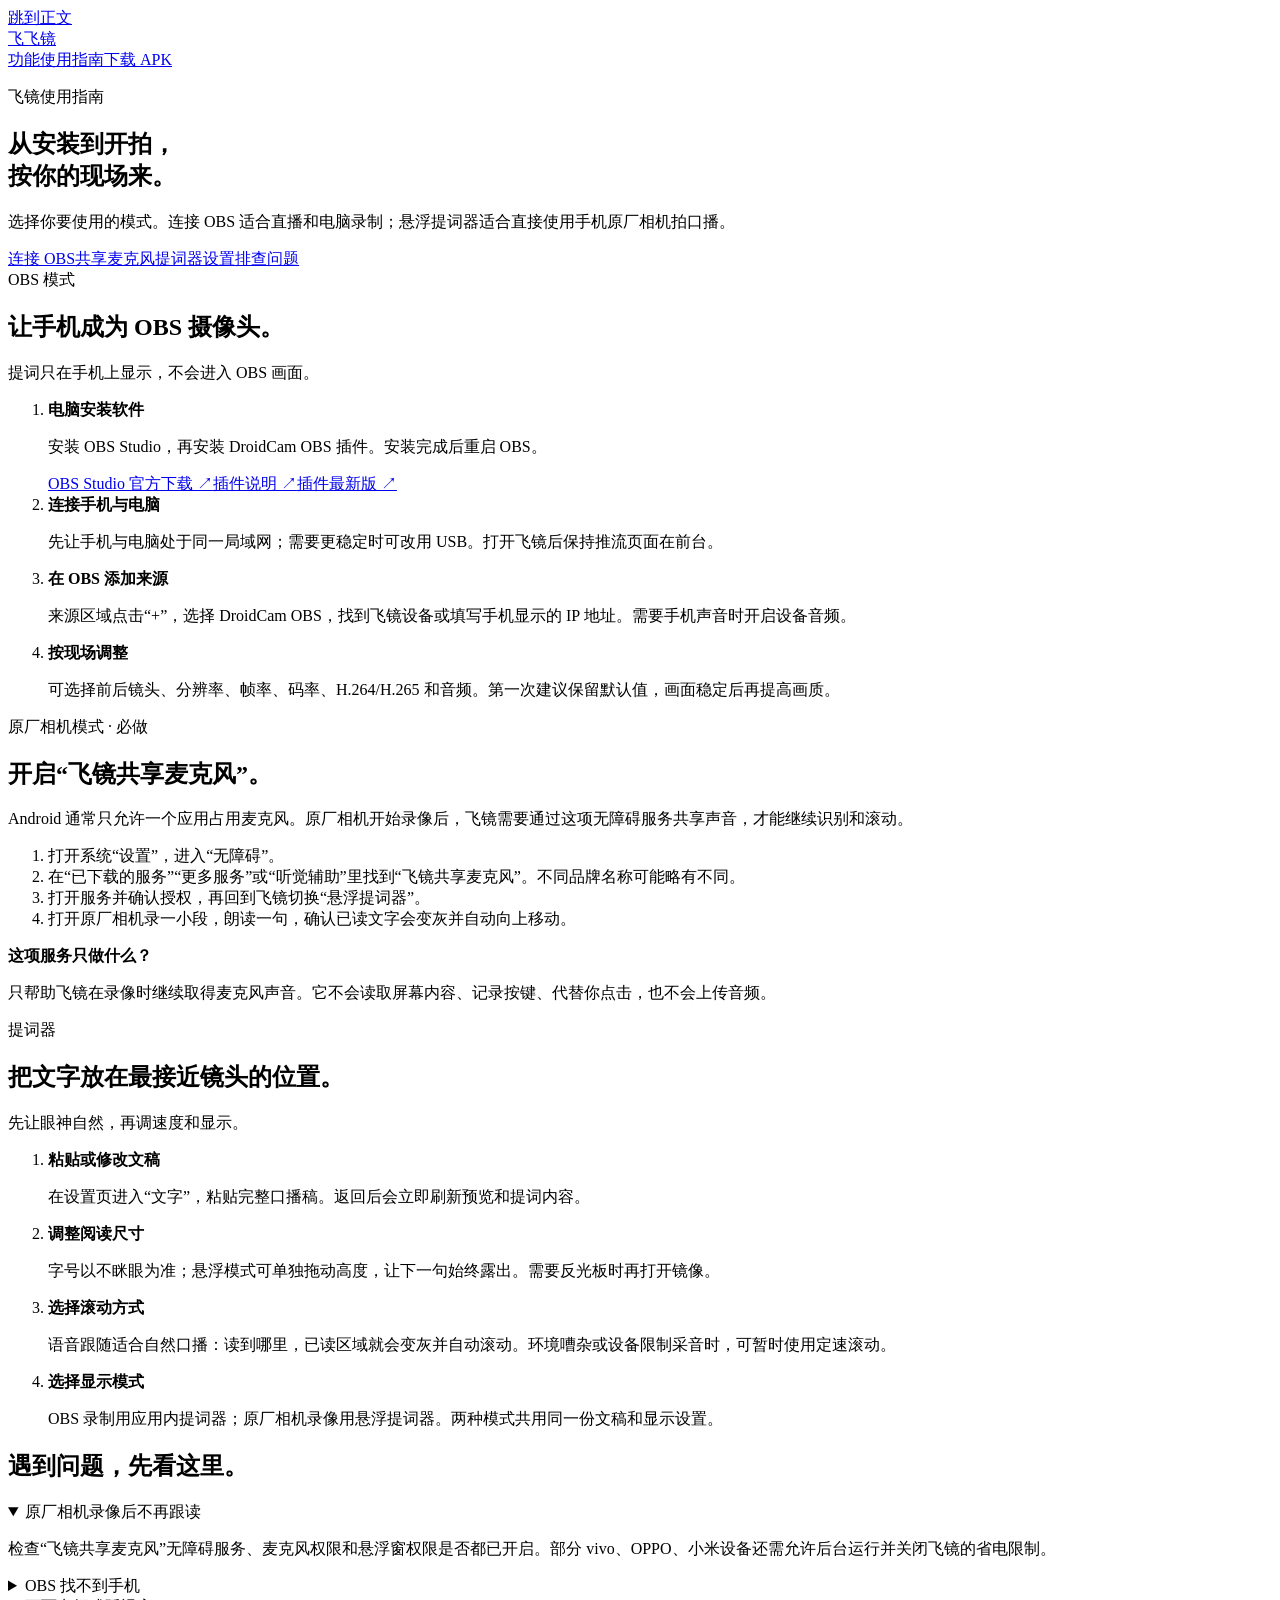
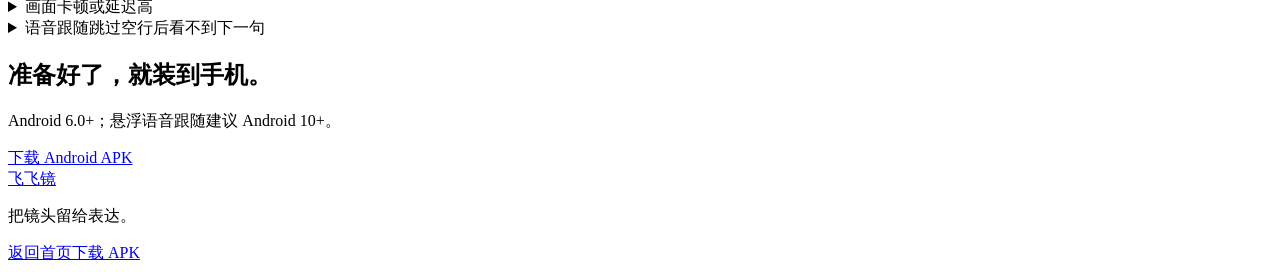
==== guide.html @ b9c84a75 "Publish FlyLens download site" ====
<!doctype html>
<html lang="zh-CN">
<head>
  <meta charset="utf-8"><meta name="viewport" content="width=device-width, initial-scale=1"><meta name="theme-color" content="#f6f1f1">
  <meta name="description" content="飞镜使用指南：连接 OBS、开启共享麦克风无障碍服务，以及设置语音跟随提词器。">
  <title>使用指南 · 飞镜</title><link rel="icon" href="assets/favicon.svg" type="image/svg+xml"><link rel="stylesheet" href="assets/styles.css"><script src="site-config.js"></script><script src="assets/app.js" defer></script>
</head>
<body class="guide-page">
  <a class="skip-link" href="#guide-content">跳到正文</a>
  <header class="site-header"><nav class="nav-wrap" aria-label="主导航"><a class="brand" href="index.html"><span class="brand-mark" aria-hidden="true">飞</span><span>飞镜</span></a><div class="nav-links"><a href="index.html#modes">功能</a><a class="is-current" href="guide.html">使用指南</a><a class="nav-download" id="navDownload" href="#download">下载 APK</a></div></nav></header>
  <main id="guide-content">
    <section class="guide-hero section-wide"><p class="context-line">飞镜使用指南</p><h1>从安装到开拍，<br>按你的现场来。</h1><p>选择你要使用的模式。连接 OBS 适合直播和电脑录制；悬浮提词器适合直接使用手机原厂相机拍口播。</p><nav class="guide-jump" aria-label="本页目录"><a href="#obs">连接 OBS</a><a href="#accessibility">共享麦克风</a><a href="#teleprompter">提词器设置</a><a href="#troubleshooting">排查问题</a></nav></section>
    <section class="guide-chapter section-wide" id="obs"><div class="chapter-heading"><span>OBS 模式</span><h2>让手机成为 OBS 摄像头。</h2><p>提词只在手机上显示，不会进入 OBS 画面。</p></div><ol class="instruction-list"><li><strong>电脑安装软件</strong><p>安装 OBS Studio，再安装 DroidCam OBS 插件。安装完成后重启 OBS。</p><div class="external-actions"><a href="https://obsproject.com/download" target="_blank" rel="noopener noreferrer">OBS Studio 官方下载 ↗</a><a href="https://droidcam.app/obs/" target="_blank" rel="noopener noreferrer">插件说明 ↗</a><a href="https://github.com/dev47apps/droidcam-obs-plugin/releases/latest" target="_blank" rel="noopener noreferrer">插件最新版 ↗</a></div></li><li><strong>连接手机与电脑</strong><p>先让手机与电脑处于同一局域网；需要更稳定时可改用 USB。打开飞镜后保持推流页面在前台。</p></li><li><strong>在 OBS 添加来源</strong><p>来源区域点击“+”，选择 DroidCam OBS，找到飞镜设备或填写手机显示的 IP 地址。需要手机声音时开启设备音频。</p></li><li><strong>按现场调整</strong><p>可选择前后镜头、分辨率、帧率、码率、H.264/H.265 和音频。第一次建议保留默认值，画面稳定后再提高画质。</p></li></ol></section>
    <section class="accessibility-guide" id="accessibility"><div class="section-wide accessibility-guide-inner"><div><span>原厂相机模式 · 必做</span><h2>开启“飞镜共享麦克风”。</h2><p>Android 通常只允许一个应用占用麦克风。原厂相机开始录像后，飞镜需要通过这项无障碍服务共享声音，才能继续识别和滚动。</p></div><ol><li>打开系统“设置”，进入“无障碍”。</li><li>在“已下载的服务”“更多服务”或“听觉辅助”里找到“飞镜共享麦克风”。不同品牌名称可能略有不同。</li><li>打开服务并确认授权，再回到飞镜切换“悬浮提词器”。</li><li>打开原厂相机录一小段，朗读一句，确认已读文字会变灰并自动向上移动。</li></ol><div class="privacy-note"><strong>这项服务只做什么？</strong><p>只帮助飞镜在录像时继续取得麦克风声音。它不会读取屏幕内容、记录按键、代替你点击，也不会上传音频。</p></div></div></section>
    <section class="guide-chapter section-wide" id="teleprompter"><div class="chapter-heading"><span>提词器</span><h2>把文字放在最接近镜头的位置。</h2><p>先让眼神自然，再调速度和显示。</p></div><ol class="instruction-list"><li><strong>粘贴或修改文稿</strong><p>在设置页进入“文字”，粘贴完整口播稿。返回后会立即刷新预览和提词内容。</p></li><li><strong>调整阅读尺寸</strong><p>字号以不眯眼为准；悬浮模式可单独拖动高度，让下一句始终露出。需要反光板时再打开镜像。</p></li><li><strong>选择滚动方式</strong><p>语音跟随适合自然口播：读到哪里，已读区域就会变灰并自动滚动。环境嘈杂或设备限制采音时，可暂时使用定速滚动。</p></li><li><strong>选择显示模式</strong><p>OBS 录制用应用内提词器；原厂相机录像用悬浮提词器。两种模式共用同一份文稿和显示设置。</p></li></ol></section>
    <section class="troubleshooting section-wide" id="troubleshooting"><h2>遇到问题，先看这里。</h2><details open><summary>原厂相机录像后不再跟读</summary><p>检查“飞镜共享麦克风”无障碍服务、麦克风权限和悬浮窗权限是否都已开启。部分 vivo、OPPO、小米设备还需允许后台运行并关闭飞镜的省电限制。</p></details><details><summary>OBS 找不到手机</summary><p>确认手机和电脑在同一局域网、插件已安装并重启 OBS；关闭隔离客户端的访客 Wi-Fi。使用 USB 时，确认系统已识别设备。</p></details><details><summary>画面卡顿或延迟高</summary><p>先降低分辨率、帧率或码率，优先使用 5 GHz Wi-Fi；直播环境建议用 USB 或稳定的局域网。编码可先选择兼容性更高的 H.264。</p></details><details><summary>语音跟随跳过空行后看不到下一句</summary><p>飞镜会把连续空行作为段落间隔处理，并在当前段落读完时提前露出下一段。仍觉得内容太少时，可直接拖高提词区域。</p></details></section>
    <section class="guide-download" id="download"><div class="section-wide"><div><h2>准备好了，就装到手机。</h2><p>Android 6.0+；悬浮语音跟随建议 Android 10+。</p></div><a class="dark-button" id="downloadButton" href="#download">下载 Android APK</a></div></section>
  </main>
  <footer class="section-wide"><a class="brand" href="index.html"><span class="brand-mark" aria-hidden="true">飞</span><span>飞镜</span></a><p>把镜头留给表达。</p><nav><a href="index.html">返回首页</a><a id="footerDownload" href="#download">下载 APK</a></nav></footer><div class="toast" id="toast" role="status" aria-live="polite"></div>
</body></html>
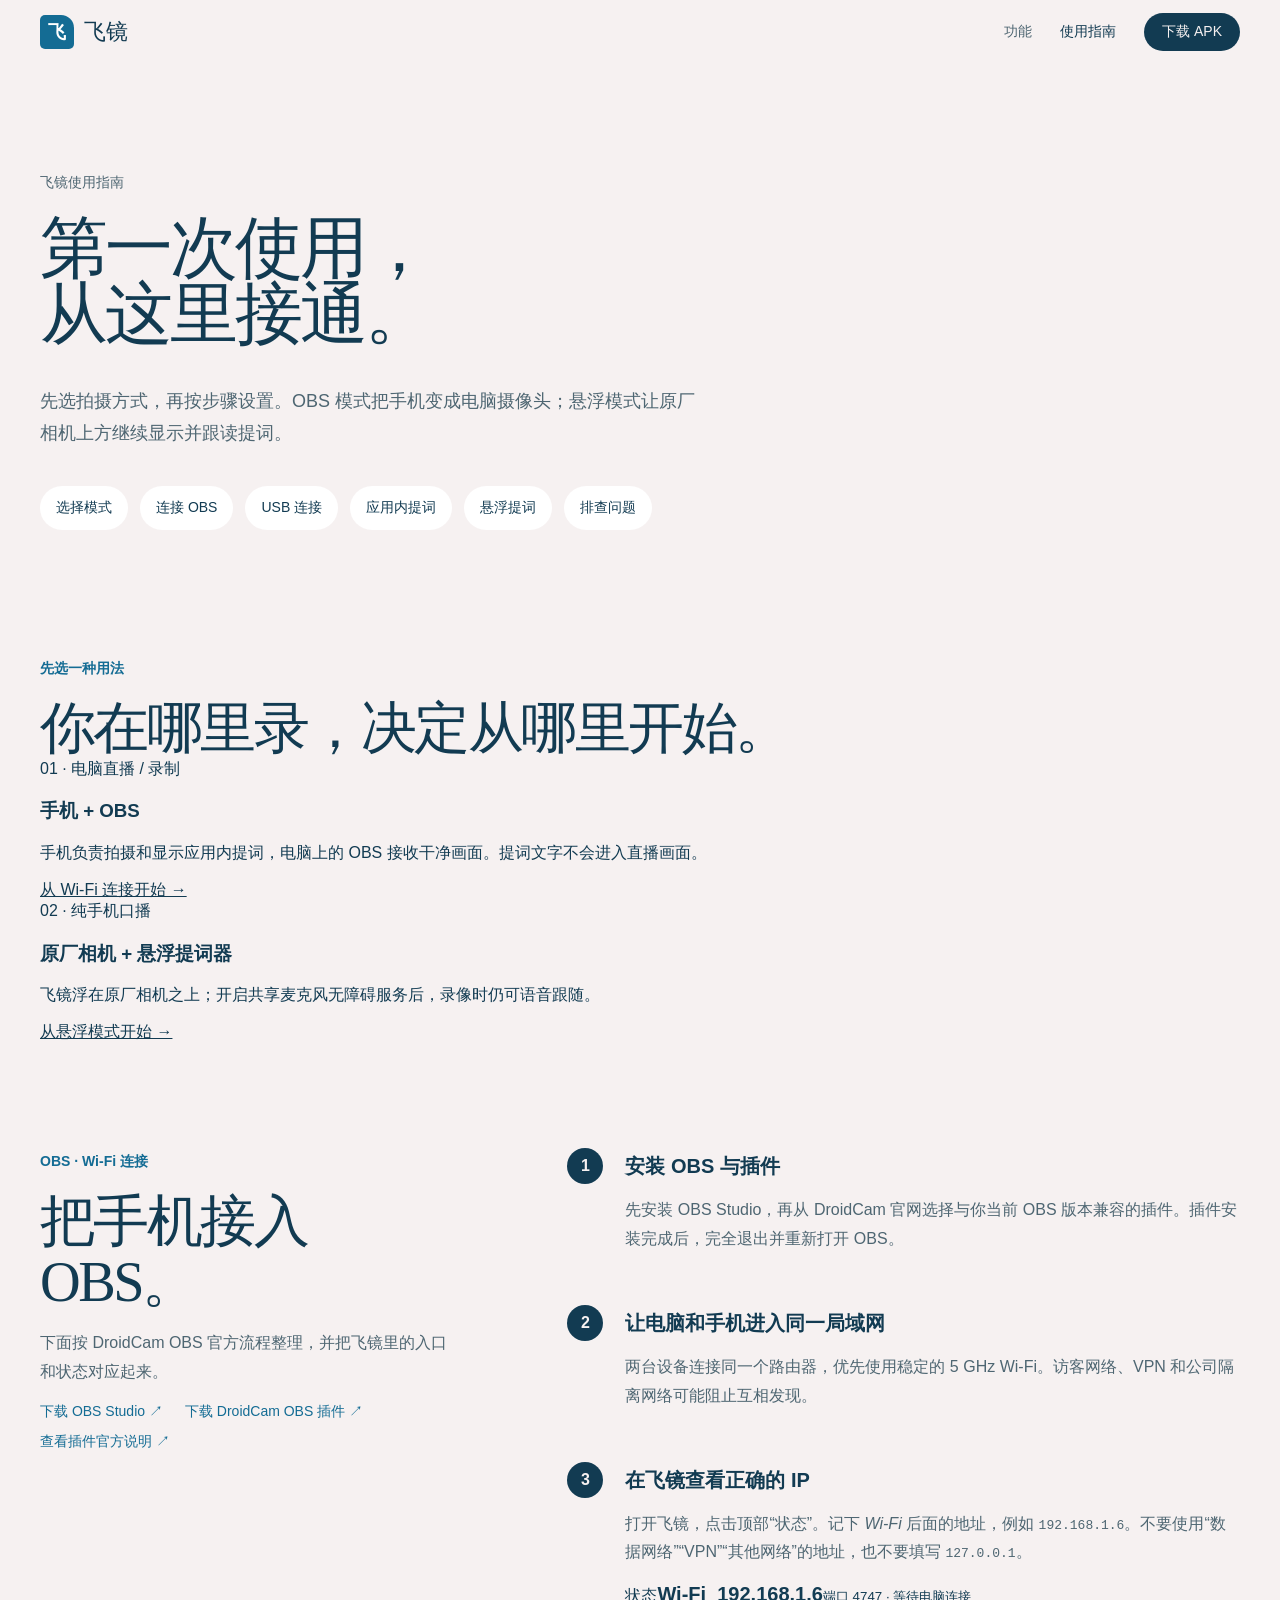
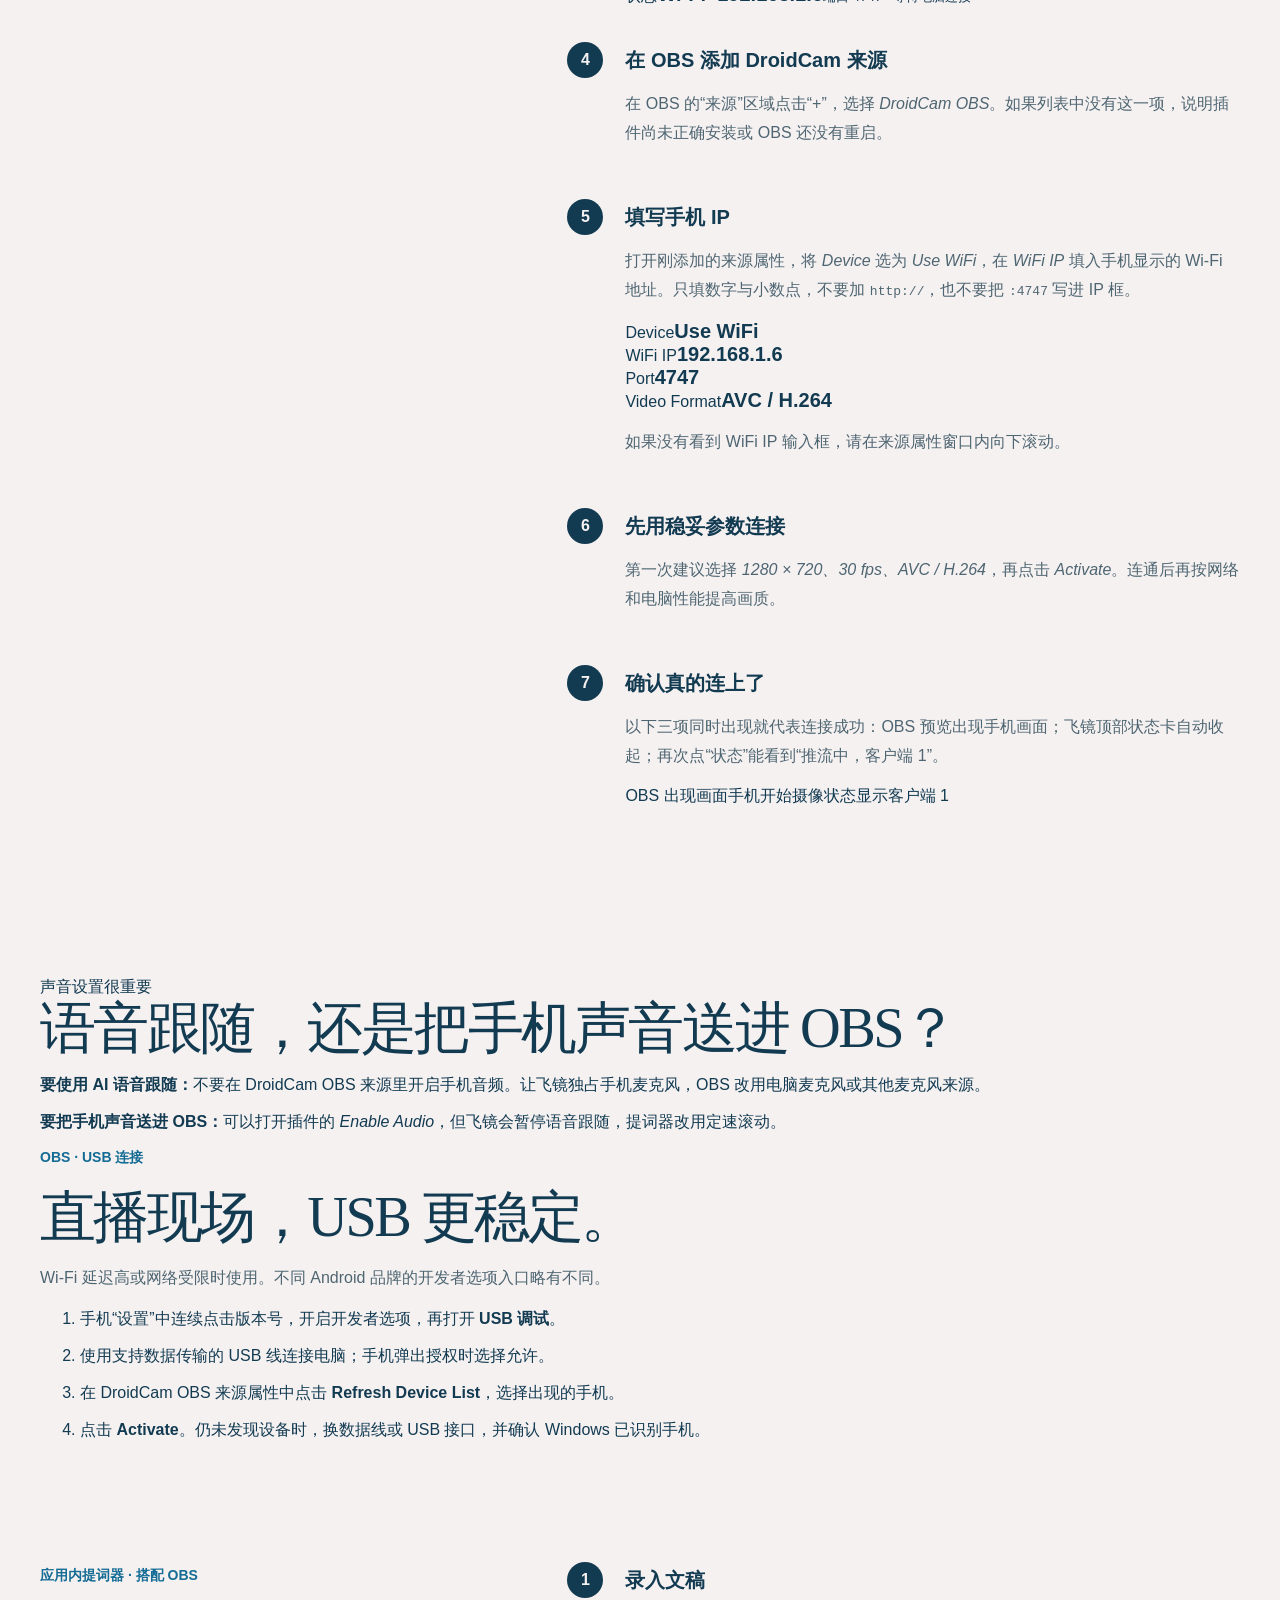
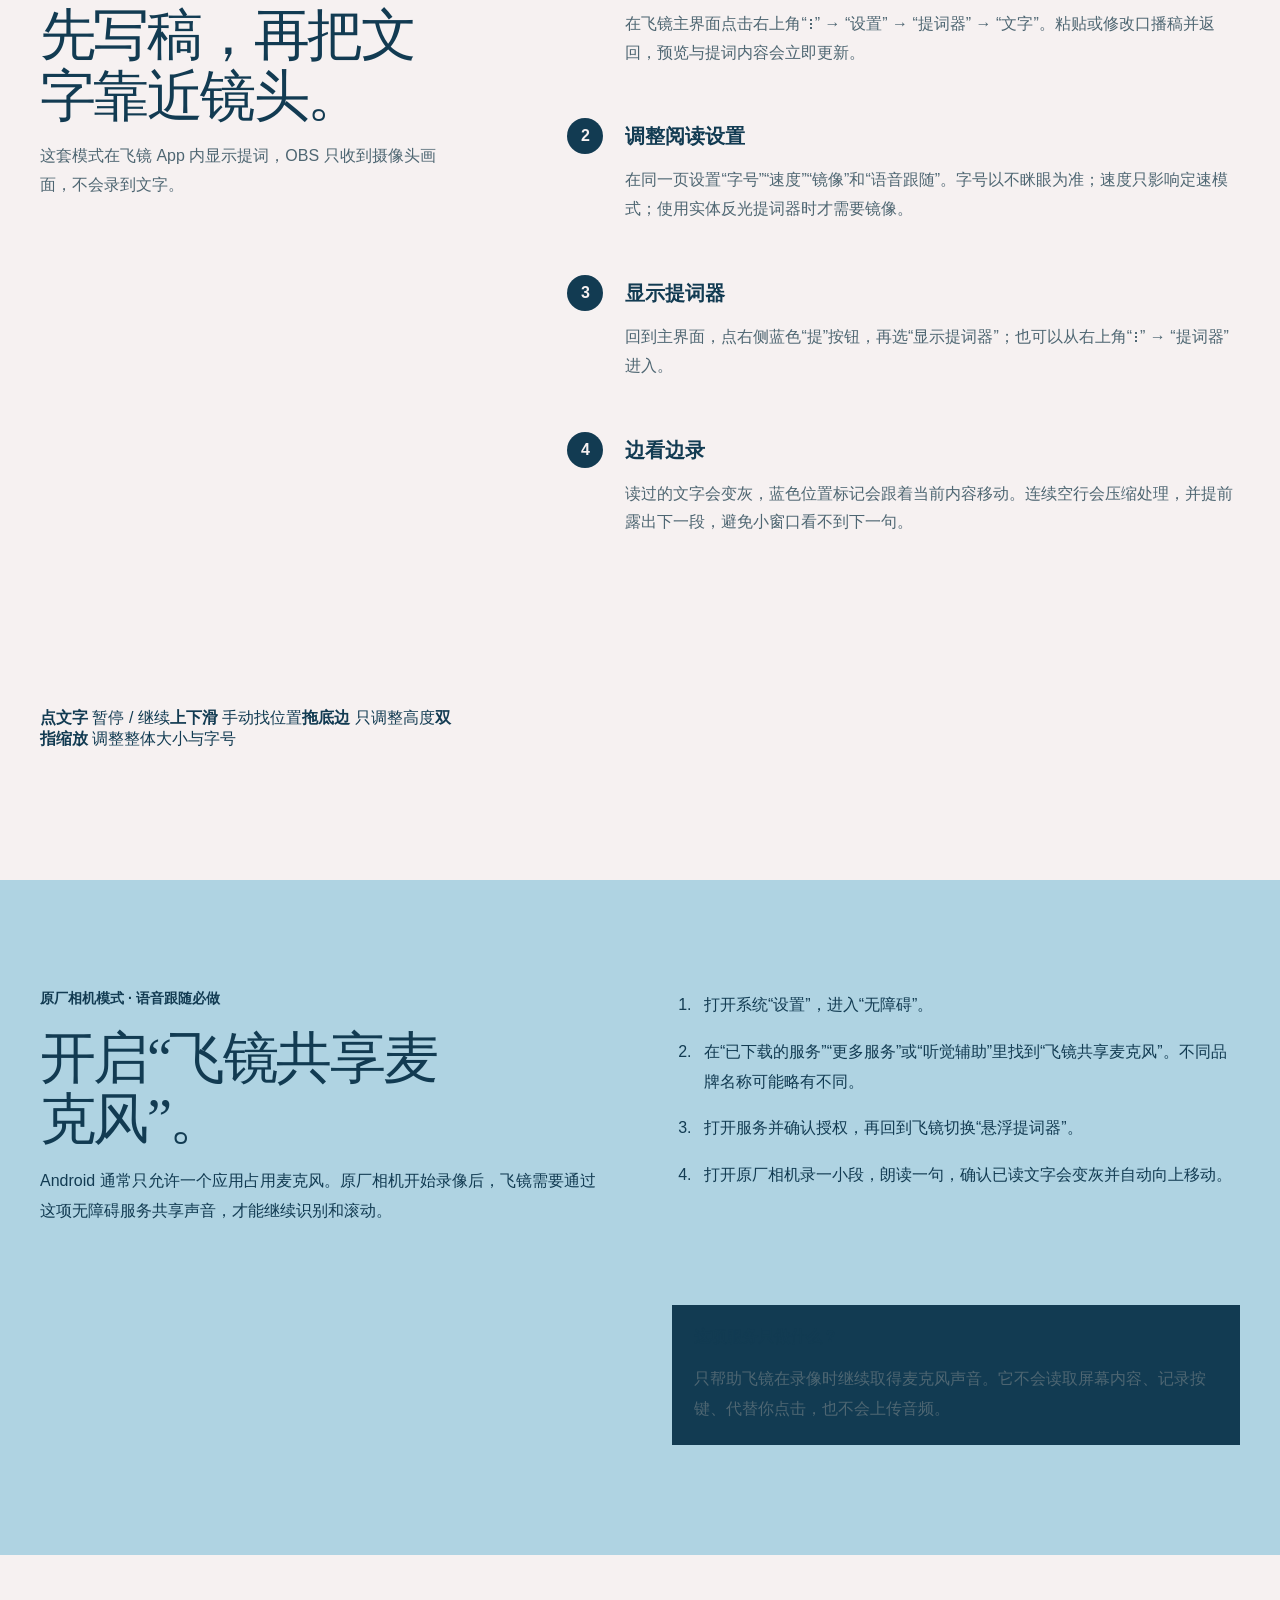
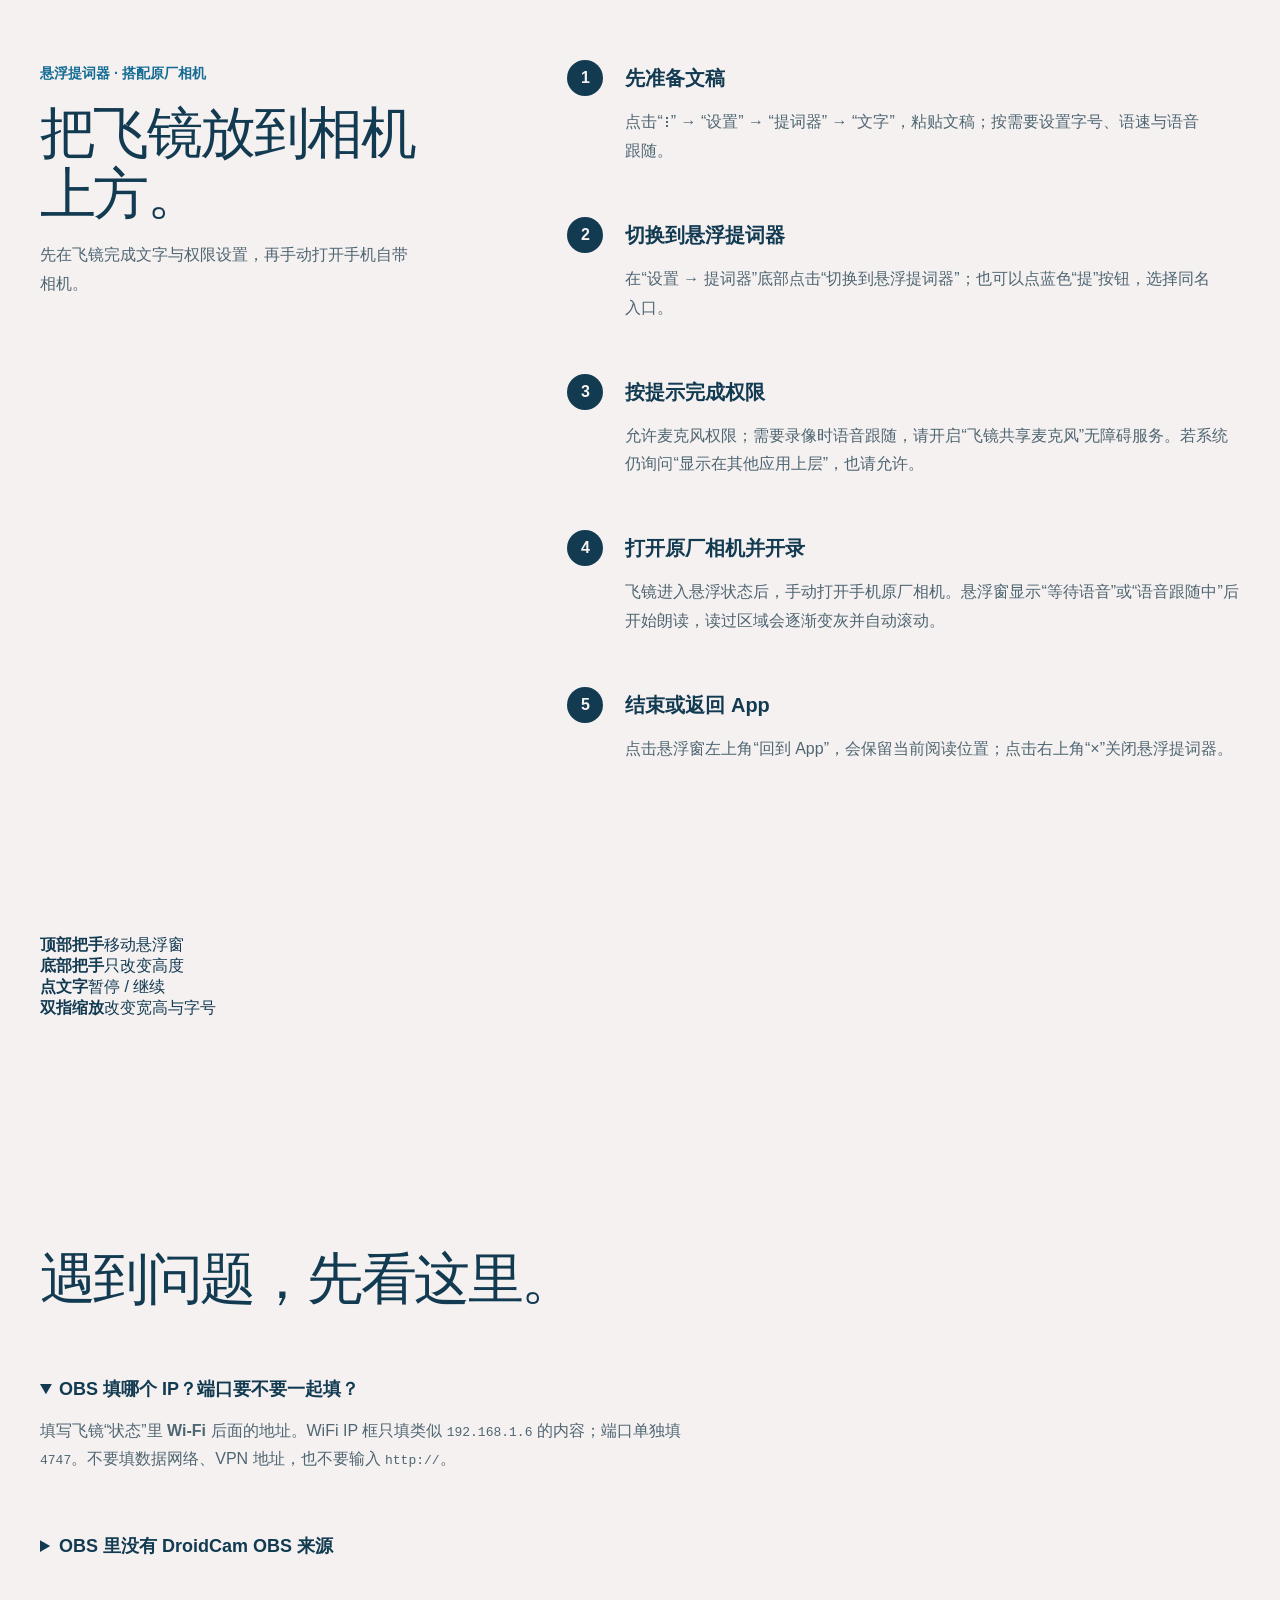
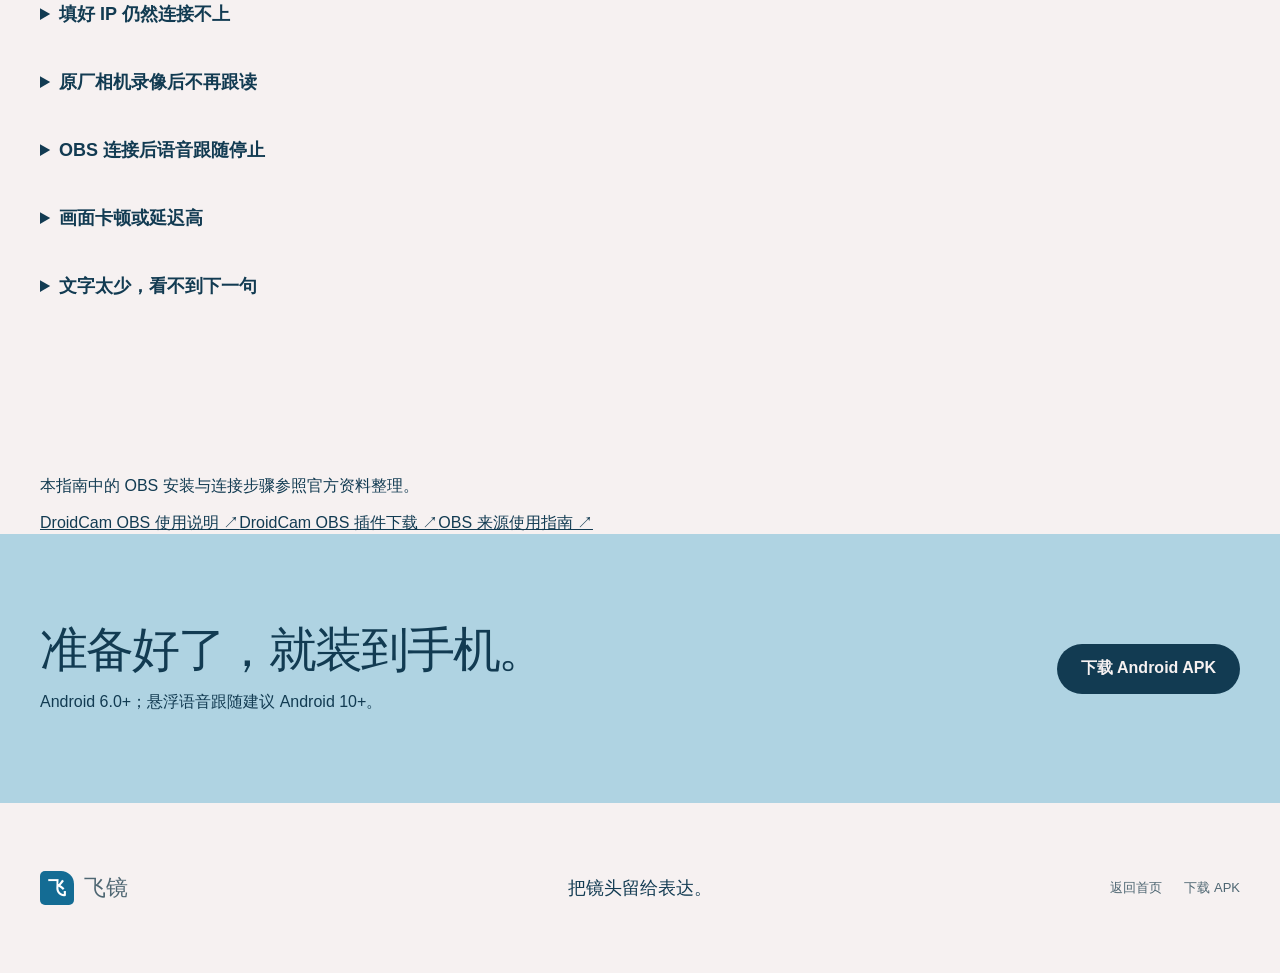
==== commit 7a152040: "docs: update FlyLens guide" ====
--- a/guide.html
+++ b/guide.html
@@ -1,20 +1,129 @@
 <!doctype html>
 <html lang="zh-CN">
 <head>
-  <meta charset="utf-8"><meta name="viewport" content="width=device-width, initial-scale=1"><meta name="theme-color" content="#f6f1f1">
-  <meta name="description" content="飞镜使用指南：连接 OBS、开启共享麦克风无障碍服务，以及设置语音跟随提词器。">
-  <title>使用指南 · 飞镜</title><link rel="icon" href="assets/favicon.svg" type="image/svg+xml"><link rel="stylesheet" href="assets/styles.css"><script src="site-config.js"></script><script src="assets/app.js" defer></script>
+  <meta charset="utf-8">
+  <meta name="viewport" content="width=device-width, initial-scale=1">
+  <meta name="theme-color" content="#f6f1f1">
+  <meta name="description" content="飞镜完整使用指南：连接 OBS、填写手机 IP、配置 USB、开启应用内与悬浮提词器，以及语音跟随排查。">
+  <title>使用指南 · 飞镜</title>
+  <link rel="icon" href="assets/favicon.svg" type="image/svg+xml">
+  <link rel="stylesheet" href="assets/styles.css">
+  <script src="site-config.js"></script>
+  <script src="assets/app.js" defer></script>
 </head>
 <body class="guide-page">
   <a class="skip-link" href="#guide-content">跳到正文</a>
-  <header class="site-header"><nav class="nav-wrap" aria-label="主导航"><a class="brand" href="index.html"><span class="brand-mark" aria-hidden="true">飞</span><span>飞镜</span></a><div class="nav-links"><a href="index.html#modes">功能</a><a class="is-current" href="guide.html">使用指南</a><a class="nav-download" id="navDownload" href="#download">下载 APK</a></div></nav></header>
+  <header class="site-header">
+    <nav class="nav-wrap" aria-label="主导航">
+      <a class="brand" href="index.html"><span class="brand-mark" aria-hidden="true">飞</span><span>飞镜</span></a>
+      <div class="nav-links"><a href="index.html#modes">功能</a><a class="is-current" href="guide.html">使用指南</a><a class="nav-download" id="navDownload" href="#download">下载 APK</a></div>
+    </nav>
+  </header>
+
   <main id="guide-content">
-    <section class="guide-hero section-wide"><p class="context-line">飞镜使用指南</p><h1>从安装到开拍，<br>按你的现场来。</h1><p>选择你要使用的模式。连接 OBS 适合直播和电脑录制；悬浮提词器适合直接使用手机原厂相机拍口播。</p><nav class="guide-jump" aria-label="本页目录"><a href="#obs">连接 OBS</a><a href="#accessibility">共享麦克风</a><a href="#teleprompter">提词器设置</a><a href="#troubleshooting">排查问题</a></nav></section>
-    <section class="guide-chapter section-wide" id="obs"><div class="chapter-heading"><span>OBS 模式</span><h2>让手机成为 OBS 摄像头。</h2><p>提词只在手机上显示，不会进入 OBS 画面。</p></div><ol class="instruction-list"><li><strong>电脑安装软件</strong><p>安装 OBS Studio，再安装 DroidCam OBS 插件。安装完成后重启 OBS。</p><div class="external-actions"><a href="https://obsproject.com/download" target="_blank" rel="noopener noreferrer">OBS Studio 官方下载 ↗</a><a href="https://droidcam.app/obs/" target="_blank" rel="noopener noreferrer">插件说明 ↗</a><a href="https://github.com/dev47apps/droidcam-obs-plugin/releases/latest" target="_blank" rel="noopener noreferrer">插件最新版 ↗</a></div></li><li><strong>连接手机与电脑</strong><p>先让手机与电脑处于同一局域网；需要更稳定时可改用 USB。打开飞镜后保持推流页面在前台。</p></li><li><strong>在 OBS 添加来源</strong><p>来源区域点击“+”，选择 DroidCam OBS，找到飞镜设备或填写手机显示的 IP 地址。需要手机声音时开启设备音频。</p></li><li><strong>按现场调整</strong><p>可选择前后镜头、分辨率、帧率、码率、H.264/H.265 和音频。第一次建议保留默认值，画面稳定后再提高画质。</p></li></ol></section>
-    <section class="accessibility-guide" id="accessibility"><div class="section-wide accessibility-guide-inner"><div><span>原厂相机模式 · 必做</span><h2>开启“飞镜共享麦克风”。</h2><p>Android 通常只允许一个应用占用麦克风。原厂相机开始录像后，飞镜需要通过这项无障碍服务共享声音，才能继续识别和滚动。</p></div><ol><li>打开系统“设置”，进入“无障碍”。</li><li>在“已下载的服务”“更多服务”或“听觉辅助”里找到“飞镜共享麦克风”。不同品牌名称可能略有不同。</li><li>打开服务并确认授权，再回到飞镜切换“悬浮提词器”。</li><li>打开原厂相机录一小段，朗读一句，确认已读文字会变灰并自动向上移动。</li></ol><div class="privacy-note"><strong>这项服务只做什么？</strong><p>只帮助飞镜在录像时继续取得麦克风声音。它不会读取屏幕内容、记录按键、代替你点击，也不会上传音频。</p></div></div></section>
-    <section class="guide-chapter section-wide" id="teleprompter"><div class="chapter-heading"><span>提词器</span><h2>把文字放在最接近镜头的位置。</h2><p>先让眼神自然，再调速度和显示。</p></div><ol class="instruction-list"><li><strong>粘贴或修改文稿</strong><p>在设置页进入“文字”，粘贴完整口播稿。返回后会立即刷新预览和提词内容。</p></li><li><strong>调整阅读尺寸</strong><p>字号以不眯眼为准；悬浮模式可单独拖动高度，让下一句始终露出。需要反光板时再打开镜像。</p></li><li><strong>选择滚动方式</strong><p>语音跟随适合自然口播：读到哪里，已读区域就会变灰并自动滚动。环境嘈杂或设备限制采音时，可暂时使用定速滚动。</p></li><li><strong>选择显示模式</strong><p>OBS 录制用应用内提词器；原厂相机录像用悬浮提词器。两种模式共用同一份文稿和显示设置。</p></li></ol></section>
-    <section class="troubleshooting section-wide" id="troubleshooting"><h2>遇到问题，先看这里。</h2><details open><summary>原厂相机录像后不再跟读</summary><p>检查“飞镜共享麦克风”无障碍服务、麦克风权限和悬浮窗权限是否都已开启。部分 vivo、OPPO、小米设备还需允许后台运行并关闭飞镜的省电限制。</p></details><details><summary>OBS 找不到手机</summary><p>确认手机和电脑在同一局域网、插件已安装并重启 OBS；关闭隔离客户端的访客 Wi-Fi。使用 USB 时，确认系统已识别设备。</p></details><details><summary>画面卡顿或延迟高</summary><p>先降低分辨率、帧率或码率，优先使用 5 GHz Wi-Fi；直播环境建议用 USB 或稳定的局域网。编码可先选择兼容性更高的 H.264。</p></details><details><summary>语音跟随跳过空行后看不到下一句</summary><p>飞镜会把连续空行作为段落间隔处理，并在当前段落读完时提前露出下一段。仍觉得内容太少时，可直接拖高提词区域。</p></details></section>
+    <section class="guide-hero section-wide">
+      <p class="context-line">飞镜使用指南</p>
+      <h1>第一次使用，<br>从这里接通。</h1>
+      <p>先选拍摄方式，再按步骤设置。OBS 模式把手机变成电脑摄像头；悬浮模式让原厂相机上方继续显示并跟读提词。</p>
+      <nav class="guide-jump" aria-label="本页目录">
+        <a href="#choose-mode">选择模式</a><a href="#obs">连接 OBS</a><a href="#usb">USB 连接</a><a href="#teleprompter">应用内提词</a><a href="#overlay">悬浮提词</a><a href="#troubleshooting">排查问题</a>
+      </nav>
+    </section>
+
+    <section class="mode-decision section-wide" id="choose-mode">
+      <div class="chapter-heading"><span>先选一种用法</span><h2>你在哪里录，决定从哪里开始。</h2></div>
+      <div class="mode-paths">
+        <article><span>01 · 电脑直播 / 录制</span><h3>手机 + OBS</h3><p>手机负责拍摄和显示应用内提词，电脑上的 OBS 接收干净画面。提词文字不会进入直播画面。</p><a href="#obs">从 Wi-Fi 连接开始 →</a></article>
+        <article><span>02 · 纯手机口播</span><h3>原厂相机 + 悬浮提词器</h3><p>飞镜浮在原厂相机之上；开启共享麦克风无障碍服务后，录像时仍可语音跟随。</p><a href="#overlay">从悬浮模式开始 →</a></article>
+      </div>
+    </section>
+
+    <section class="guide-chapter section-wide" id="obs">
+      <div class="chapter-heading">
+        <span>OBS · Wi-Fi 连接</span>
+        <h2>把手机接入 OBS。</h2>
+        <p>下面按 DroidCam OBS 官方流程整理，并把飞镜里的入口和状态对应起来。</p>
+        <div class="external-actions"><a href="https://obsproject.com/download" target="_blank" rel="noopener noreferrer">下载 OBS Studio ↗</a><a href="https://droidcam.app/obs/" target="_blank" rel="noopener noreferrer">下载 DroidCam OBS 插件 ↗</a><a href="https://www.droidcam.app/obs/usage/" target="_blank" rel="noopener noreferrer">查看插件官方说明 ↗</a></div>
+      </div>
+      <ol class="instruction-list instruction-list-detailed">
+        <li><strong>安装 OBS 与插件</strong><p>先安装 OBS Studio，再从 DroidCam 官网选择与你当前 OBS 版本兼容的插件。插件安装完成后，完全退出并重新打开 OBS。</p></li>
+        <li><strong>让电脑和手机进入同一局域网</strong><p>两台设备连接同一个路由器，优先使用稳定的 5 GHz Wi-Fi。访客网络、VPN 和公司隔离网络可能阻止互相发现。</p></li>
+        <li><strong>在飞镜查看正确的 IP</strong><p>打开飞镜，点击顶部“状态”。记下 <em>Wi-Fi</em> 后面的地址，例如 <code>192.168.1.6</code>。不要使用“数据网络”“VPN”“其他网络”的地址，也不要填写 <code>127.0.0.1</code>。</p><div class="phone-status-example" aria-label="飞镜状态示例"><span>状态</span><strong>Wi-Fi&nbsp;&nbsp;192.168.1.6</strong><small>端口 4747 · 等待电脑连接</small></div></li>
+        <li><strong>在 OBS 添加 DroidCam 来源</strong><p>在 OBS 的“来源”区域点击“+”，选择 <em>DroidCam OBS</em>。如果列表中没有这一项，说明插件尚未正确安装或 OBS 还没有重启。</p></li>
+        <li><strong>填写手机 IP</strong><p>打开刚添加的来源属性，将 <em>Device</em> 选为 <em>Use WiFi</em>，在 <em>WiFi IP</em> 填入手机显示的 Wi-Fi 地址。只填数字与小数点，不要加 <code>http://</code>，也不要把 <code>:4747</code> 写进 IP 框。</p><div class="obs-settings-example" aria-label="OBS 设置示例"><div><span>Device</span><strong>Use WiFi</strong></div><div><span>WiFi IP</span><strong>192.168.1.6</strong></div><div><span>Port</span><strong>4747</strong></div><div><span>Video Format</span><strong>AVC / H.264</strong></div></div><p class="plain-note">如果没有看到 WiFi IP 输入框，请在来源属性窗口内向下滚动。</p></li>
+        <li><strong>先用稳妥参数连接</strong><p>第一次建议选择 <em>1280 × 720、30 fps、AVC / H.264</em>，再点击 <em>Activate</em>。连通后再按网络和电脑性能提高画质。</p></li>
+        <li><strong>确认真的连上了</strong><p>以下三项同时出现就代表连接成功：OBS 预览出现手机画面；飞镜顶部状态卡自动收起；再次点“状态”能看到“推流中，客户端 1”。</p><div class="success-check"><span>OBS 出现画面</span><span>手机开始摄像</span><span>状态显示客户端 1</span></div></li>
+      </ol>
+    </section>
+
+    <section class="choice-note">
+      <div class="section-wide">
+        <div><span>声音设置很重要</span><h2>语音跟随，还是把手机声音送进 OBS？</h2></div>
+        <div><p><strong>要使用 AI 语音跟随：</strong>不要在 DroidCam OBS 来源里开启手机音频。让飞镜独占手机麦克风，OBS 改用电脑麦克风或其他麦克风来源。</p><p><strong>要把手机声音送进 OBS：</strong>可以打开插件的 <em>Enable Audio</em>，但飞镜会暂停语音跟随，提词器改用定速滚动。</p></div>
+      </div>
+    </section>
+
+    <section class="usb-guide section-wide" id="usb">
+      <div class="chapter-heading"><span>OBS · USB 连接</span><h2>直播现场，USB 更稳定。</h2><p>Wi-Fi 延迟高或网络受限时使用。不同 Android 品牌的开发者选项入口略有不同。</p></div>
+      <ol>
+        <li><p>手机“设置”中连续点击版本号，开启开发者选项，再打开 <strong>USB 调试</strong>。</p></li>
+        <li><p>使用支持数据传输的 USB 线连接电脑；手机弹出授权时选择允许。</p></li>
+        <li><p>在 DroidCam OBS 来源属性中点击 <strong>Refresh Device List</strong>，选择出现的手机。</p></li>
+        <li><p>点击 <strong>Activate</strong>。仍未发现设备时，换数据线或 USB 接口，并确认 Windows 已识别手机。</p></li>
+      </ol>
+    </section>
+
+    <section class="guide-chapter section-wide" id="teleprompter">
+      <div class="chapter-heading"><span>应用内提词器 · 搭配 OBS</span><h2>先写稿，再把文字靠近镜头。</h2><p>这套模式在飞镜 App 内显示提词，OBS 只收到摄像头画面，不会录到文字。</p></div>
+      <ol class="instruction-list instruction-list-detailed">
+        <li><strong>录入文稿</strong><p>在飞镜主界面点击右上角“⋮” → “设置” → “提词器” → “文字”。粘贴或修改口播稿并返回，预览与提词内容会立即更新。</p></li>
+        <li><strong>调整阅读设置</strong><p>在同一页设置“字号”“速度”“镜像”和“语音跟随”。字号以不眯眼为准；速度只影响定速模式；使用实体反光提词器时才需要镜像。</p></li>
+        <li><strong>显示提词器</strong><p>回到主界面，点右侧蓝色“提”按钮，再选“显示提词器”；也可以从右上角“⋮” → “提词器”进入。</p></li>
+        <li><strong>边看边录</strong><p>读过的文字会变灰，蓝色位置标记会跟着当前内容移动。连续空行会压缩处理，并提前露出下一段，避免小窗口看不到下一句。</p></li>
+      </ol>
+      <div class="gesture-list" aria-label="应用内提词器快捷操作"><span><strong>点文字</strong> 暂停 / 继续</span><span><strong>上下滑</strong> 手动找位置</span><span><strong>拖底边</strong> 只调整高度</span><span><strong>双指缩放</strong> 调整整体大小与字号</span></div>
+    </section>
+
+    <section class="accessibility-guide" id="accessibility">
+      <div class="section-wide accessibility-guide-inner">
+        <div><span>原厂相机模式 · 语音跟随必做</span><h2>开启“飞镜共享麦克风”。</h2><p>Android 通常只允许一个应用占用麦克风。原厂相机开始录像后，飞镜需要通过这项无障碍服务共享声音，才能继续识别和滚动。</p></div>
+        <ol><li>打开系统“设置”，进入“无障碍”。</li><li>在“已下载的服务”“更多服务”或“听觉辅助”里找到“飞镜共享麦克风”。不同品牌名称可能略有不同。</li><li>打开服务并确认授权，再回到飞镜切换“悬浮提词器”。</li><li>打开原厂相机录一小段，朗读一句，确认已读文字会变灰并自动向上移动。</li></ol>
+        <div class="privacy-note"><strong>这项服务只做什么？</strong><p>只帮助飞镜在录像时继续取得麦克风声音。它不会读取屏幕内容、记录按键、代替你点击，也不会上传音频。</p></div>
+      </div>
+    </section>
+
+    <section class="guide-chapter section-wide" id="overlay">
+      <div class="chapter-heading"><span>悬浮提词器 · 搭配原厂相机</span><h2>把飞镜放到相机上方。</h2><p>先在飞镜完成文字与权限设置，再手动打开手机自带相机。</p></div>
+      <ol class="instruction-list instruction-list-detailed">
+        <li><strong>先准备文稿</strong><p>点击“⋮” → “设置” → “提词器” → “文字”，粘贴文稿；按需要设置字号、语速与语音跟随。</p></li>
+        <li><strong>切换到悬浮提词器</strong><p>在“设置 → 提词器”底部点击“切换到悬浮提词器”；也可以点蓝色“提”按钮，选择同名入口。</p></li>
+        <li><strong>按提示完成权限</strong><p>允许麦克风权限；需要录像时语音跟随，请开启“飞镜共享麦克风”无障碍服务。若系统仍询问“显示在其他应用上层”，也请允许。</p></li>
+        <li><strong>打开原厂相机并开录</strong><p>飞镜进入悬浮状态后，手动打开手机原厂相机。悬浮窗显示“等待语音”或“语音跟随中”后开始朗读，读过区域会逐渐变灰并自动滚动。</p></li>
+        <li><strong>结束或返回 App</strong><p>点击悬浮窗左上角“回到 App”，会保留当前阅读位置；点击右上角“×”关闭悬浮提词器。</p></li>
+      </ol>
+      <div class="overlay-controls"><div><strong>顶部把手</strong><span>移动悬浮窗</span></div><div><strong>底部把手</strong><span>只改变高度</span></div><div><strong>点文字</strong><span>暂停 / 继续</span></div><div><strong>双指缩放</strong><span>改变宽高与字号</span></div></div>
+    </section>
+
+    <section class="troubleshooting section-wide" id="troubleshooting">
+      <h2>遇到问题，先看这里。</h2>
+      <details open><summary>OBS 填哪个 IP？端口要不要一起填？</summary><p>填写飞镜“状态”里 <strong>Wi-Fi</strong> 后面的地址。WiFi IP 框只填类似 <code>192.168.1.6</code> 的内容；端口单独填 <code>4747</code>。不要填数据网络、VPN 地址，也不要输入 <code>http://</code>。</p></details>
+      <details><summary>OBS 里没有 DroidCam OBS 来源</summary><p>重新确认安装的是与当前 OBS 版本兼容的 DroidCam OBS 插件，并在安装后完全重启 OBS。添加入口位于 OBS“来源”区域的“+”菜单。</p></details>
+      <details><summary>填好 IP 仍然连接不上</summary><p>确认手机和电脑连接同一局域网，临时关闭 VPN，避免访客 Wi-Fi；点击 Activate 前先用 720p / 30 fps / H.264。若网络有设备隔离，改用 USB。</p></details>
+      <details><summary>原厂相机录像后不再跟读</summary><p>检查“飞镜共享麦克风”无障碍服务、麦克风权限和悬浮窗权限是否都已开启。部分 vivo、OPPO、小米设备还需允许后台运行并关闭飞镜的省电限制。</p></details>
+      <details><summary>OBS 连接后语音跟随停止</summary><p>检查 DroidCam OBS 来源是否开启了手机音频。手机音频推流会占用麦克风，此时飞镜自动暂停语音跟随。关闭 Enable Audio，并在 OBS 中改用电脑麦克风即可恢复。</p></details>
+      <details><summary>画面卡顿或延迟高</summary><p>先降低到 1280 × 720、30 fps，使用 H.264，并优先连接 5 GHz Wi-Fi；直播环境建议使用 USB 或稳定局域网。</p></details>
+      <details><summary>文字太少，看不到下一句</summary><p>拖动提词器底部把手可只增加高度；飞镜也会压缩连续空行，并在当前段落读完时提前露出下一段。双指缩放会同时改变窗口与字号。</p></details>
+    </section>
+
+    <section class="official-reference section-wide">
+      <p>本指南中的 OBS 安装与连接步骤参照官方资料整理。</p>
+      <div><a href="https://www.droidcam.app/obs/usage/" target="_blank" rel="noopener noreferrer">DroidCam OBS 使用说明 ↗</a><a href="https://droidcam.app/obs/" target="_blank" rel="noopener noreferrer">DroidCam OBS 插件下载 ↗</a><a href="https://obsproject.com/kb/sources-guide" target="_blank" rel="noopener noreferrer">OBS 来源使用指南 ↗</a></div>
+    </section>
+
     <section class="guide-download" id="download"><div class="section-wide"><div><h2>准备好了，就装到手机。</h2><p>Android 6.0+；悬浮语音跟随建议 Android 10+。</p></div><a class="dark-button" id="downloadButton" href="#download">下载 Android APK</a></div></section>
   </main>
-  <footer class="section-wide"><a class="brand" href="index.html"><span class="brand-mark" aria-hidden="true">飞</span><span>飞镜</span></a><p>把镜头留给表达。</p><nav><a href="index.html">返回首页</a><a id="footerDownload" href="#download">下载 APK</a></nav></footer><div class="toast" id="toast" role="status" aria-live="polite"></div>
-</body></html>
+
+  <footer class="section-wide"><a class="brand" href="index.html"><span class="brand-mark" aria-hidden="true">飞</span><span>飞镜</span></a><p>把镜头留给表达。</p><nav><a href="index.html">返回首页</a><a id="footerDownload" href="#download">下载 APK</a></nav></footer>
+  <div class="toast" id="toast" role="status" aria-live="polite"></div>
+</body>
+</html>
--- a/assets/styles.css
+++ b/assets/styles.css
@@ -0,0 +1,24 @@
+:root{--ink:#f6f1f1;--surface:#ffffff;--raised:#e8f1f4;--paper:#123b52;--muted:#4e6672;--faint:#667d87;--blue:#afd3e2;--accent:#146c94;--blue-dark:#123b52;--display:"STKaiti","KaiTi",serif;--body:"Noto Sans SC","Microsoft YaHei",sans-serif;--ease:cubic-bezier(.16,1,.3,1)}
+*{box-sizing:border-box}html{scroll-behavior:smooth}body{margin:0;background:var(--ink);color:var(--paper);font-family:var(--body);-webkit-font-smoothing:antialiased;overflow-x:hidden}a{color:inherit}button,a{-webkit-tap-highlight-color:transparent}button{font:inherit}.section-wide{width:min(1200px,calc(100% - 48px));margin-inline:auto}.skip-link{position:fixed;z-index:99;top:12px;left:12px;padding:10px 14px;background:var(--paper);color:var(--ink);transform:translateY(-180%)}.skip-link:focus{transform:none}.site-header{position:sticky;top:0;z-index:20;background:rgba(0,31,63,.96)}.nav-wrap{width:min(1200px,calc(100% - 48px));height:64px;margin:auto;display:flex;align-items:center;justify-content:space-between}.brand{display:inline-flex;align-items:center;gap:10px;text-decoration:none;font:500 22px var(--display)}.brand-mark{width:34px;height:34px;display:grid;place-items:center;background:var(--blue);color:var(--blue-dark);font:800 18px var(--body);border-radius:5px 13px 5px 5px}.nav-links{display:flex;align-items:center;gap:28px}.nav-links a{text-decoration:none;color:var(--muted);font-size:14px}.nav-links a:hover,.nav-links .is-current{color:var(--paper)}.nav-links .nav-download{height:38px;padding:0 18px;display:flex;align-items:center;border-radius:999px;background:var(--paper);color:var(--ink)}
+h1,h2,h3,p{text-wrap:pretty}h1,h2{font-family:var(--display);font-weight:500;letter-spacing:-.045em}h1{margin:0;font-size:clamp(58px,6.4vw,96px);line-height:.98}h2{margin:0;font-size:clamp(40px,4.4vw,66px);line-height:1.08}.context-line{margin:0 0 24px;color:var(--muted);font-size:14px}.hero{min-height:790px;display:grid;grid-template-columns:.9fr 1.1fr;gap:7vw;align-items:center;padding:78px 0 88px}.hero-lede{max-width:520px;margin:34px 0 0;color:var(--muted);font-size:18px;line-height:1.85}.hero-actions{display:flex;align-items:center;gap:28px;margin-top:38px}.primary-button,.dark-button{min-height:50px;display:inline-flex;align-items:center;justify-content:center;padding:0 24px;border:0;border-radius:999px;background:var(--paper);color:var(--ink);font-weight:700;text-decoration:none;transition:transform 180ms var(--ease),background 180ms ease}.primary-button:hover,.dark-button:hover{transform:translateY(-2px)}.primary-button:focus-visible,.dark-button:focus-visible,a:focus-visible,button:focus-visible,summary:focus-visible{outline:3px solid var(--blue);outline-offset:4px}.text-link{font-weight:700;text-decoration:none}.text-link span{display:inline-block;transition:transform 180ms ease}.text-link:hover span{transform:translateX(5px)}.compatibility{margin:18px 0 0;color:var(--faint);font-size:13px}
+.product-stage{min-height:630px;position:relative;overflow:hidden;padding:34px;background:var(--blue);color:var(--blue-dark);clip-path:inset(0 100% 0 0);animation:shutter 1.15s var(--ease) .15s forwards}.stage-copy{display:flex;justify-content:space-between;align-items:flex-start;gap:20px}.stage-copy span{font-size:13px;font-weight:700}.stage-copy strong{max-width:240px;text-align:right;font-size:19px}.mode-switch{display:inline-flex;margin-top:32px;padding:4px;background:var(--blue-dark);border-radius:999px}.mode-switch button{min-height:42px;padding:0 18px;border:0;border-radius:999px;background:transparent;color:var(--muted);cursor:pointer}.mode-switch button.is-active{background:var(--paper);color:var(--ink)}.camera-canvas{position:absolute;left:34px;right:34px;top:158px;bottom:34px;overflow:hidden;background:#0c0e10;color:var(--paper);transition:background 260ms ease}.camera-top{height:54px;padding:0 18px;display:flex;align-items:center;justify-content:space-between;background:#f0f2f3;color:#23303a;font-size:12px;font-weight:700}.lens-field{position:absolute;inset:54px 0 0;background:#20262b}.lens-field:before,.lens-field:after{content:"";position:absolute}.lens-field:before{width:220px;height:220px;left:calc(50% - 110px);top:65px;background:#333d43;border-radius:50%}.lens-field:after{width:150px;height:190px;left:calc(50% - 75px);top:96px;background:#6f7b81;border-radius:48% 48% 24% 24%}.lens-field span{position:absolute;z-index:1;width:86px;height:86px;left:calc(50% - 43px);top:107px;background:#121619;border-radius:50%}.lens-field i{position:absolute;z-index:2;width:30px;height:30px;left:calc(50% - 15px);top:135px;background:var(--blue);border-radius:50%}.teleprompter-panel{position:absolute;z-index:3;left:28px;right:28px;top:110px;max-height:238px;overflow:hidden;padding:36px 24px 22px;background:rgba(5,6,7,.9);border-radius:20px}.teleprompter-panel p{margin:0 0 10px;font-size:19px;font-weight:700;line-height:1.58}.teleprompter-panel .read-text{color:#676d72}.teleprompter-panel .next-text{color:#aeb3b7}.prompt-state{position:absolute;top:13px;left:24px;color:#b8dcf5;font-size:11px}.prompt-state span,.obs-output span,.connection-state span{display:inline-block;width:7px;height:7px;margin-right:7px;background:var(--blue);border-radius:50%}.obs-output{position:absolute;z-index:4;left:18px;bottom:16px;padding:10px 13px;background:var(--paper);color:var(--ink);font-size:11px;font-weight:800;border-radius:999px}.camera-canvas.is-camera .obs-output{background:#ffd859}.camera-canvas.is-camera .obs-output span{background:#111}.camera-canvas.is-camera .teleprompter-panel{left:46px;right:46px;top:95px}.camera-canvas.is-camera .camera-top span:first-child{color:transparent}
+@keyframes shutter{to{clip-path:inset(0)}}
+.mode-section{padding:150px 0;display:grid;grid-template-columns:.78fr 1.22fr;gap:9vw}.section-intro p{max-width:390px;margin:28px 0 0;color:var(--muted);line-height:1.8}.mode-rows article{padding:30px 0 38px}.mode-rows article+article{margin-top:24px}.mode-rows h3{margin:0 0 14px;font-size:26px}.mode-rows p{max-width:620px;margin:0 0 18px;color:var(--muted);font-size:16px;line-height:1.8}.mode-rows span,.mode-rows a{color:var(--blue);font-size:14px;text-decoration:none}.accessibility-band{background:var(--blue);color:var(--blue-dark);padding:100px 24px}.accessibility-inner{width:min(1200px,100%);margin:auto;display:grid;grid-template-columns:1.08fr .92fr;gap:9vw}.accessibility-band h2{max-width:680px}.accessibility-band p{margin:0 0 20px;line-height:1.8}.accessibility-band>div>div:first-child>p{font-size:14px;font-weight:800}.accessibility-band .dark-button,.guide-download .dark-button{background:var(--blue-dark);color:var(--paper)}
+.setup-section{padding:150px 0;display:grid;grid-template-columns:.9fr 1.1fr;gap:9vw;align-items:center}.setup-copy>p{max-width:490px;margin:30px 0;color:var(--muted);line-height:1.85}.external-actions{display:flex;flex-wrap:wrap;gap:12px 22px}.external-actions a{color:var(--blue);text-decoration:none;font-size:14px}.obs-fragment{overflow:hidden;background:var(--surface);border-radius:18px}.obs-bar{height:58px;padding:0 22px;display:flex;align-items:center;justify-content:space-between;background:#24272a}.obs-bar span{color:var(--muted);font-size:13px}.obs-body{padding:24px;display:grid;grid-template-columns:88px 1fr;gap:14px 18px;align-items:center}.obs-body label{color:var(--muted);font-size:13px}.select-like,.switch-like{height:44px;padding:0 14px;display:flex;align-items:center;justify-content:space-between;background:var(--raised);border-radius:8px;font-size:13px}.switch-like i{width:34px;height:20px;position:relative;background:var(--blue);border-radius:999px}.switch-like i:after{content:"";position:absolute;width:14px;height:14px;right:3px;top:3px;background:var(--paper);border-radius:50%}.connection-state{grid-column:2;color:var(--muted);font-size:12px}.privacy-section{padding:120px 0 150px;display:grid;grid-template-columns:1.15fr .85fr;gap:9vw;align-items:end}.statement{max-width:680px;margin:0;font-family:var(--display);font-size:clamp(42px,5vw,74px);line-height:1.1}.privacy-section>div p{color:var(--muted);line-height:1.8}.privacy-section h2{font:700 24px var(--body);letter-spacing:0}.faq{padding:20px 0 150px;display:grid;grid-template-columns:.8fr 1.2fr;gap:8vw}.faq h2{font-size:48px}.faq-list details,.troubleshooting details{padding:22px 0}.faq-list summary,.troubleshooting summary{cursor:pointer;font-size:18px;font-weight:700}.faq-list p,.troubleshooting p{max-width:680px;color:var(--muted);line-height:1.8}.guide-link{grid-column:2;margin-top:10px}.download-close{min-height:670px;padding:90px 24px;display:grid;align-items:center;background:var(--blue);color:var(--blue-dark)}.download-close-inner{width:min(1200px,100%);margin:auto;display:grid;grid-template-columns:1fr 1fr;gap:9vw;align-items:center}.download-ticket{display:flex;align-items:center;gap:28px}.download-ticket img{width:min(220px,45%);background:#fff;padding:12px}.download-ticket>div{display:grid;gap:12px}.download-ticket button{border:0;background:transparent;color:var(--blue-dark);font-weight:700;text-decoration:underline;cursor:pointer}.download-ticket span{font-size:12px}.download-close h2{font-size:clamp(62px,7vw,104px)}footer{min-height:170px;display:grid;grid-template-columns:1fr 1fr 1fr;align-items:center;color:var(--muted);font-size:13px}footer>p{text-align:center;font-family:var(--display);font-size:18px;color:var(--paper)}footer nav{display:flex;justify-content:flex-end;gap:22px}footer nav a{text-decoration:none}.toast{position:fixed;z-index:50;left:50%;bottom:26px;padding:12px 18px;background:var(--paper);color:var(--ink);border-radius:999px;opacity:0;transform:translate(-50%,16px);pointer-events:none;transition:opacity 180ms ease,transform 180ms var(--ease)}.toast.show{opacity:1;transform:translate(-50%,0)}
+.guide-hero{padding:110px 0 130px}.guide-hero>p:not(.context-line){max-width:660px;margin:36px 0;color:var(--muted);font-size:18px;line-height:1.8}.guide-jump{display:flex;flex-wrap:wrap;gap:12px}.guide-jump a{min-height:44px;display:flex;align-items:center;padding:0 16px;background:var(--surface);border-radius:999px;text-decoration:none;font-size:14px}.guide-chapter{padding:110px 0 130px;display:grid;grid-template-columns:.76fr 1.24fr;gap:9vw}.chapter-heading>span,.accessibility-guide-inner>div>span{display:block;margin-bottom:20px;color:var(--blue);font-size:14px;font-weight:700}.chapter-heading>p{color:var(--muted);line-height:1.8}.instruction-list{margin:0;padding:0;list-style:none;counter-reset:steps}.instruction-list li{position:relative;padding:0 0 40px 58px;counter-increment:steps}.instruction-list li:before{content:counter(steps);position:absolute;left:0;top:-5px;width:36px;height:36px;display:grid;place-items:center;background:var(--paper);color:var(--ink);border-radius:50%;font-weight:800}.instruction-list strong{font-size:20px}.instruction-list p{color:var(--muted);line-height:1.8}.accessibility-guide{padding:110px 0;background:var(--blue);color:var(--blue-dark)}.accessibility-guide-inner{display:grid;grid-template-columns:1fr 1fr;gap:5vw}.accessibility-guide-inner>div>span{color:var(--blue-dark)}.accessibility-guide-inner>div>p,.accessibility-guide li{line-height:1.85}.accessibility-guide ol{margin:0;padding-left:24px}.accessibility-guide li{padding-left:8px;margin-bottom:17px}.privacy-note{grid-column:2;padding:22px;background:var(--blue-dark);color:var(--paper)}.privacy-note p{margin-bottom:0;color:var(--muted)}.troubleshooting{padding:100px 0 140px}.troubleshooting h2{margin-bottom:45px}.troubleshooting details{max-width:800px}.guide-download{padding:90px 0;background:var(--blue);color:var(--blue-dark)}.guide-download>div{display:flex;align-items:center;justify-content:space-between;gap:40px}.guide-download h2{font-size:48px}.guide-download p{margin-bottom:0}
+@media(max-width:900px){.hero,.mode-section,.setup-section,.privacy-section,.faq,.guide-chapter{grid-template-columns:1fr}.hero{padding-top:70px}.product-stage{min-height:610px}.mode-section,.setup-section{gap:60px}.accessibility-inner,.download-close-inner,.accessibility-guide-inner{grid-template-columns:1fr}.privacy-note{grid-column:1}.faq,.guide-chapter{gap:55px}.guide-link{grid-column:1}.download-close{min-height:760px}.download-ticket{justify-content:flex-start}}
+@media(max-width:620px){.section-wide,.nav-wrap{width:min(100% - 32px,560px)}.nav-wrap{height:58px}.nav-links{gap:16px}.nav-links>a:first-child{display:none}.nav-links a{font-size:13px}.nav-links .nav-download{height:36px;padding:0 14px}.brand{font-size:19px}.brand-mark{width:31px;height:31px}.hero{min-height:0;padding:64px 0 90px;gap:58px}h1{font-size:clamp(52px,16vw,72px)}h2{font-size:42px}.hero-lede{font-size:16px}.hero-actions{align-items:flex-start;flex-direction:column;gap:20px}.product-stage{min-height:560px;padding:18px}.camera-canvas{left:18px;right:18px;top:146px;bottom:18px}.stage-copy strong{font-size:16px}.mode-switch{margin-top:22px}.camera-top{padding:0 12px}.teleprompter-panel{left:16px;right:16px;padding-inline:18px}.teleprompter-panel p{font-size:16px}.mode-section,.setup-section,.privacy-section,.faq,.guide-chapter{padding:90px 0}.accessibility-band,.accessibility-guide{padding:76px 16px}.accessibility-inner{gap:36px}.obs-body{grid-template-columns:1fr}.connection-state{grid-column:1}.privacy-section{gap:60px}.faq h2{font-size:40px}.download-close{min-height:760px;padding:76px 16px}.download-close-inner{gap:48px}.download-close h2{font-size:64px}.download-ticket{align-items:flex-start}.download-ticket img{width:46%}.download-ticket>div{flex:1}.guide-hero{padding:76px 0 90px}.guide-jump{display:grid;grid-template-columns:1fr 1fr}.instruction-list li{padding-left:50px}.guide-download>div{align-items:flex-start;flex-direction:column}.guide-download h2{font-size:40px}footer{min-height:240px;padding:45px 0;grid-template-columns:1fr;gap:18px}footer>p{text-align:left;margin:0}footer nav{justify-content:flex-start}}
+@media(prefers-reduced-motion:reduce){html{scroll-behavior:auto}.product-stage{clip-path:none;animation:none}*,*::before,*::after{transition-duration:.01ms!important;animation-duration:.01ms!important;animation-iteration-count:1!important}}
+@view-transition{navigation:auto}@media(prefers-reduced-motion:reduce){@view-transition{navigation:none}}::view-transition-old(root){animation:fade-out 180ms ease both}::view-transition-new(root){animation:arrive 360ms var(--ease) both}@keyframes fade-out{to{opacity:0}}@keyframes arrive{from{opacity:0;transform:translateY(16px)}}
+@media(max-width:620px){.stage-copy strong{max-width:170px;font-size:14px}.guide-hero h1{font-size:46px}}
+.site-header{background:rgba(246,241,241,.96)}
+.brand-mark{background:var(--accent);color:#fff}
+.primary-button:focus-visible,.dark-button:focus-visible,a:focus-visible,button:focus-visible,summary:focus-visible{outline-color:var(--accent)}
+.lens-field i,.prompt-state span,.obs-output span,.connection-state span{background:var(--accent)}
+.switch-like i{background:var(--accent)}
+.mode-rows span,.mode-rows a,.external-actions a,.chapter-heading>span{color:var(--accent)}
+.camera-canvas,.teleprompter-panel{color:#f6f1f1}.teleprompter-panel{background:rgba(5,15,22,.92)}
+.mode-switch button{color:#c9dbe3}.mode-switch button.is-active{background:var(--ink);color:var(--paper)}
+.accessibility-band .dark-button,.guide-download .dark-button{color:var(--ink)}
+h1{font-size:clamp(52px,5.3vw,76px)}
+.stage-copy strong{max-width:210px;font-size:17px;word-break:break-all}
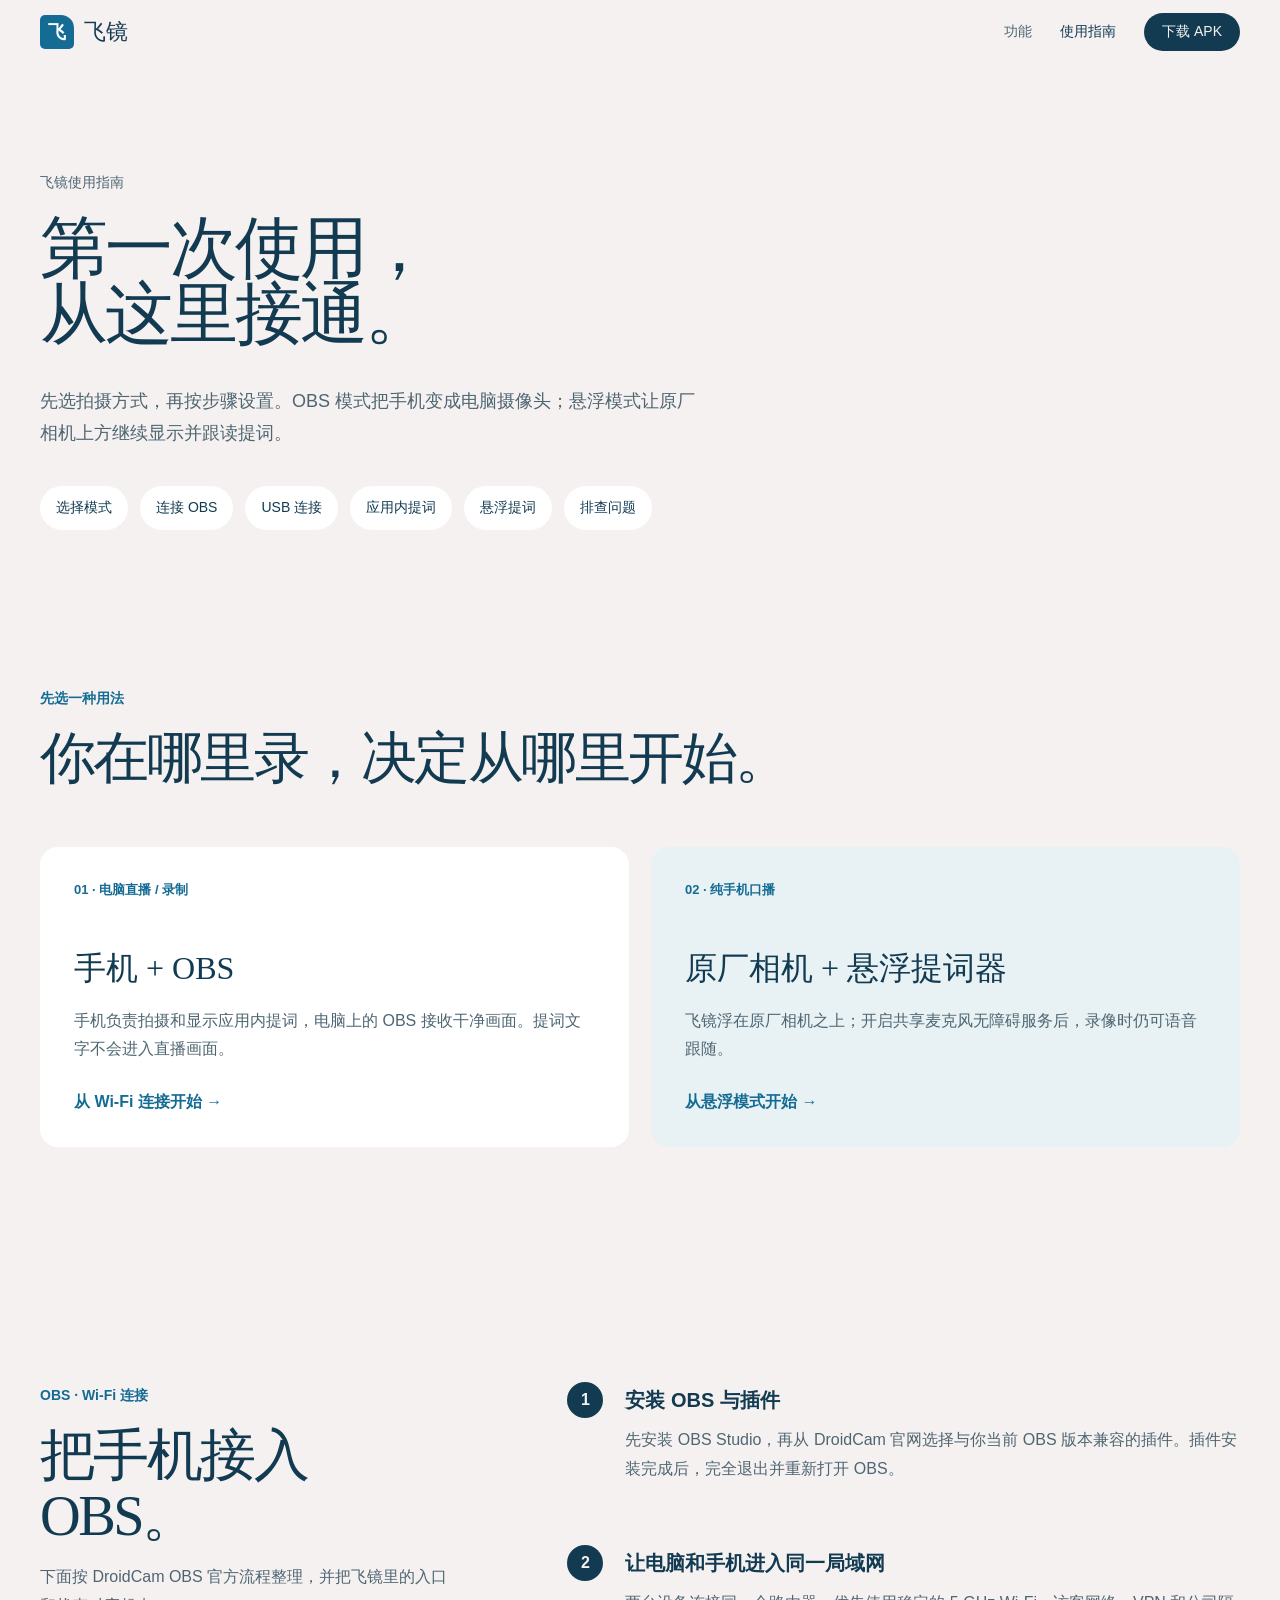
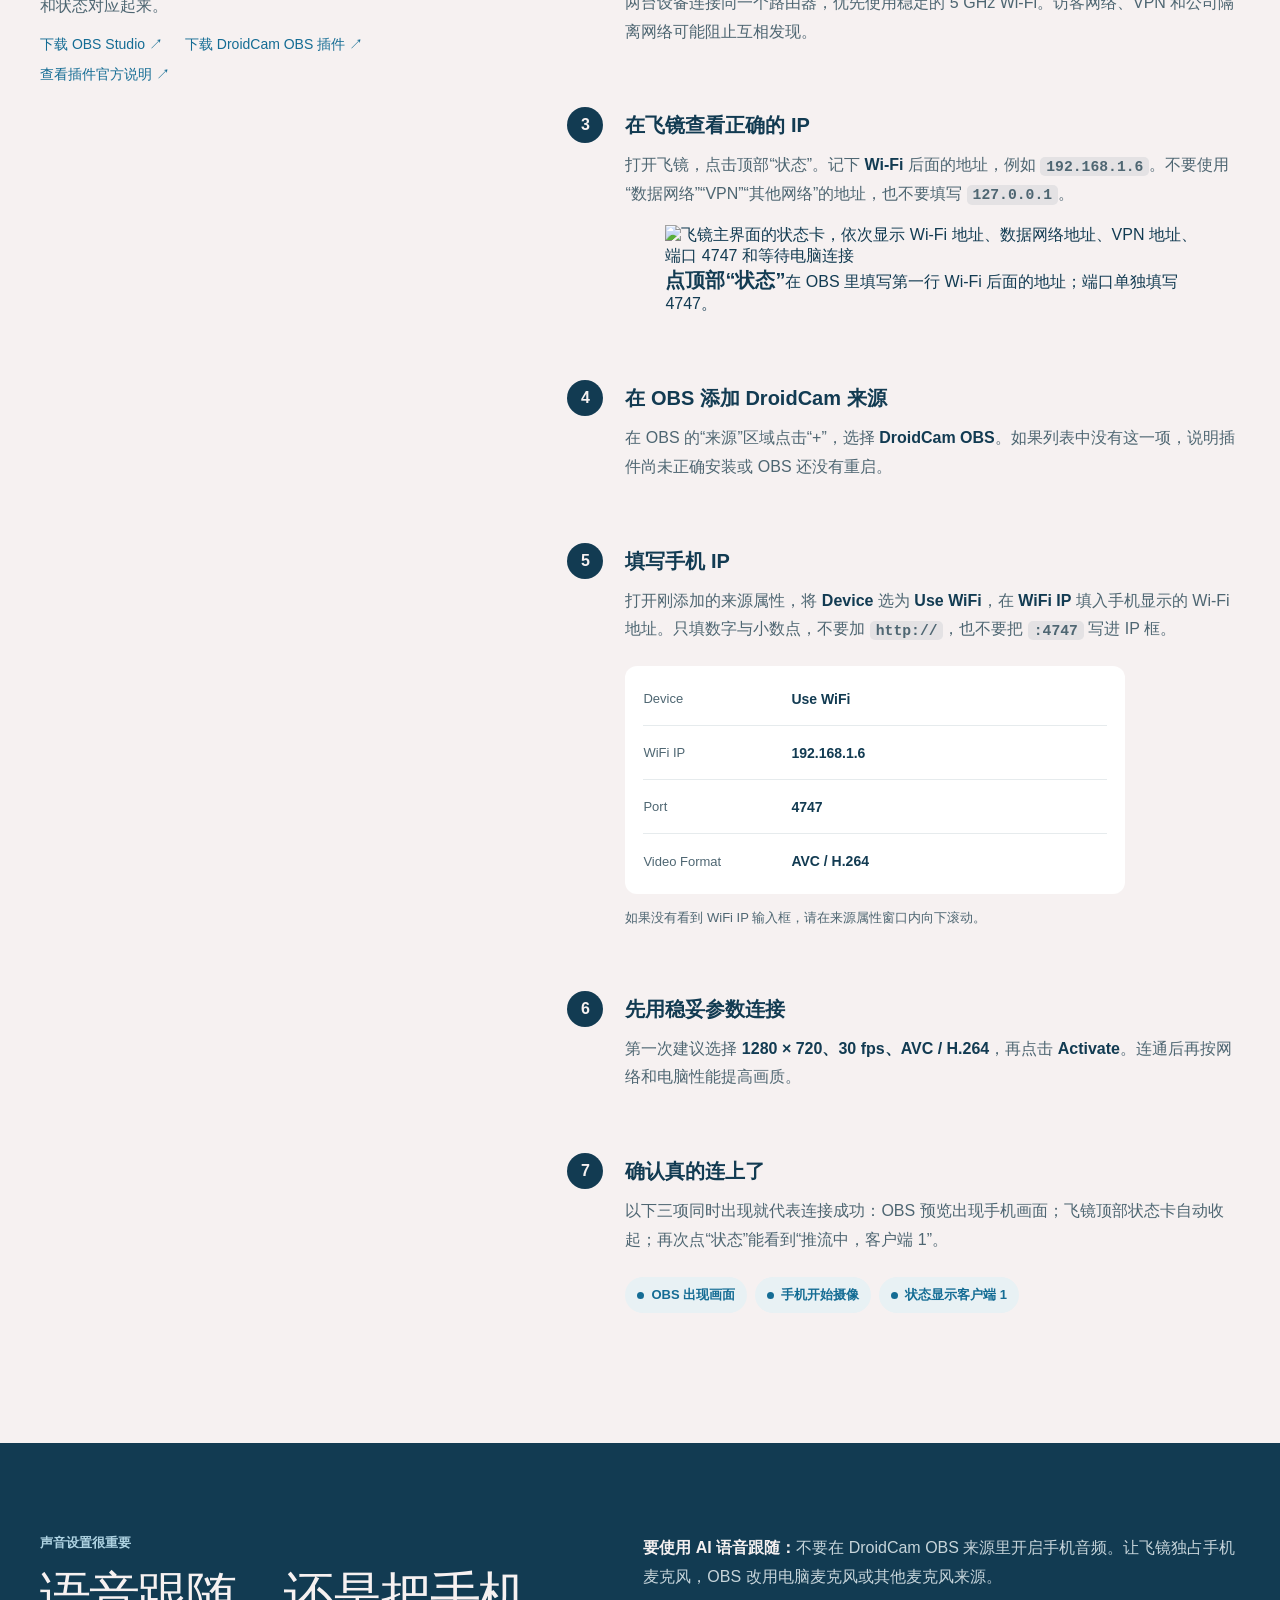
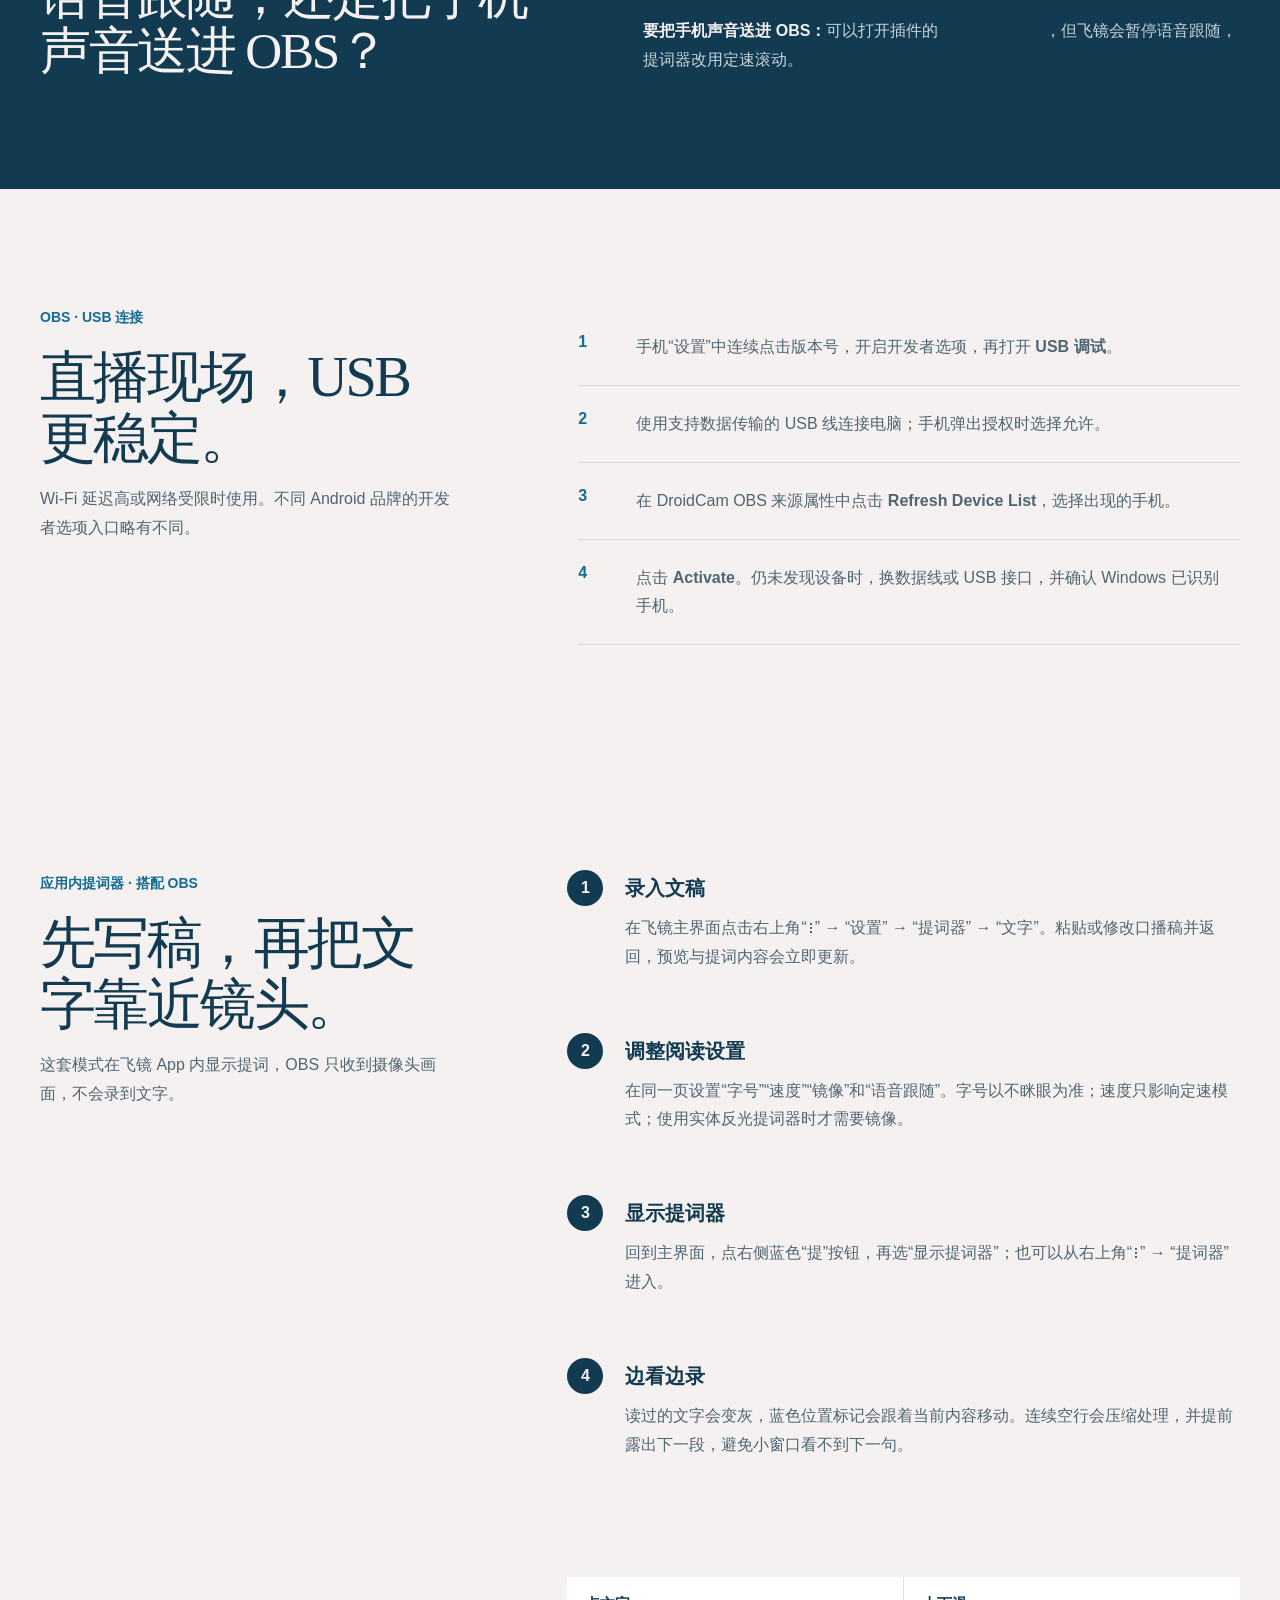
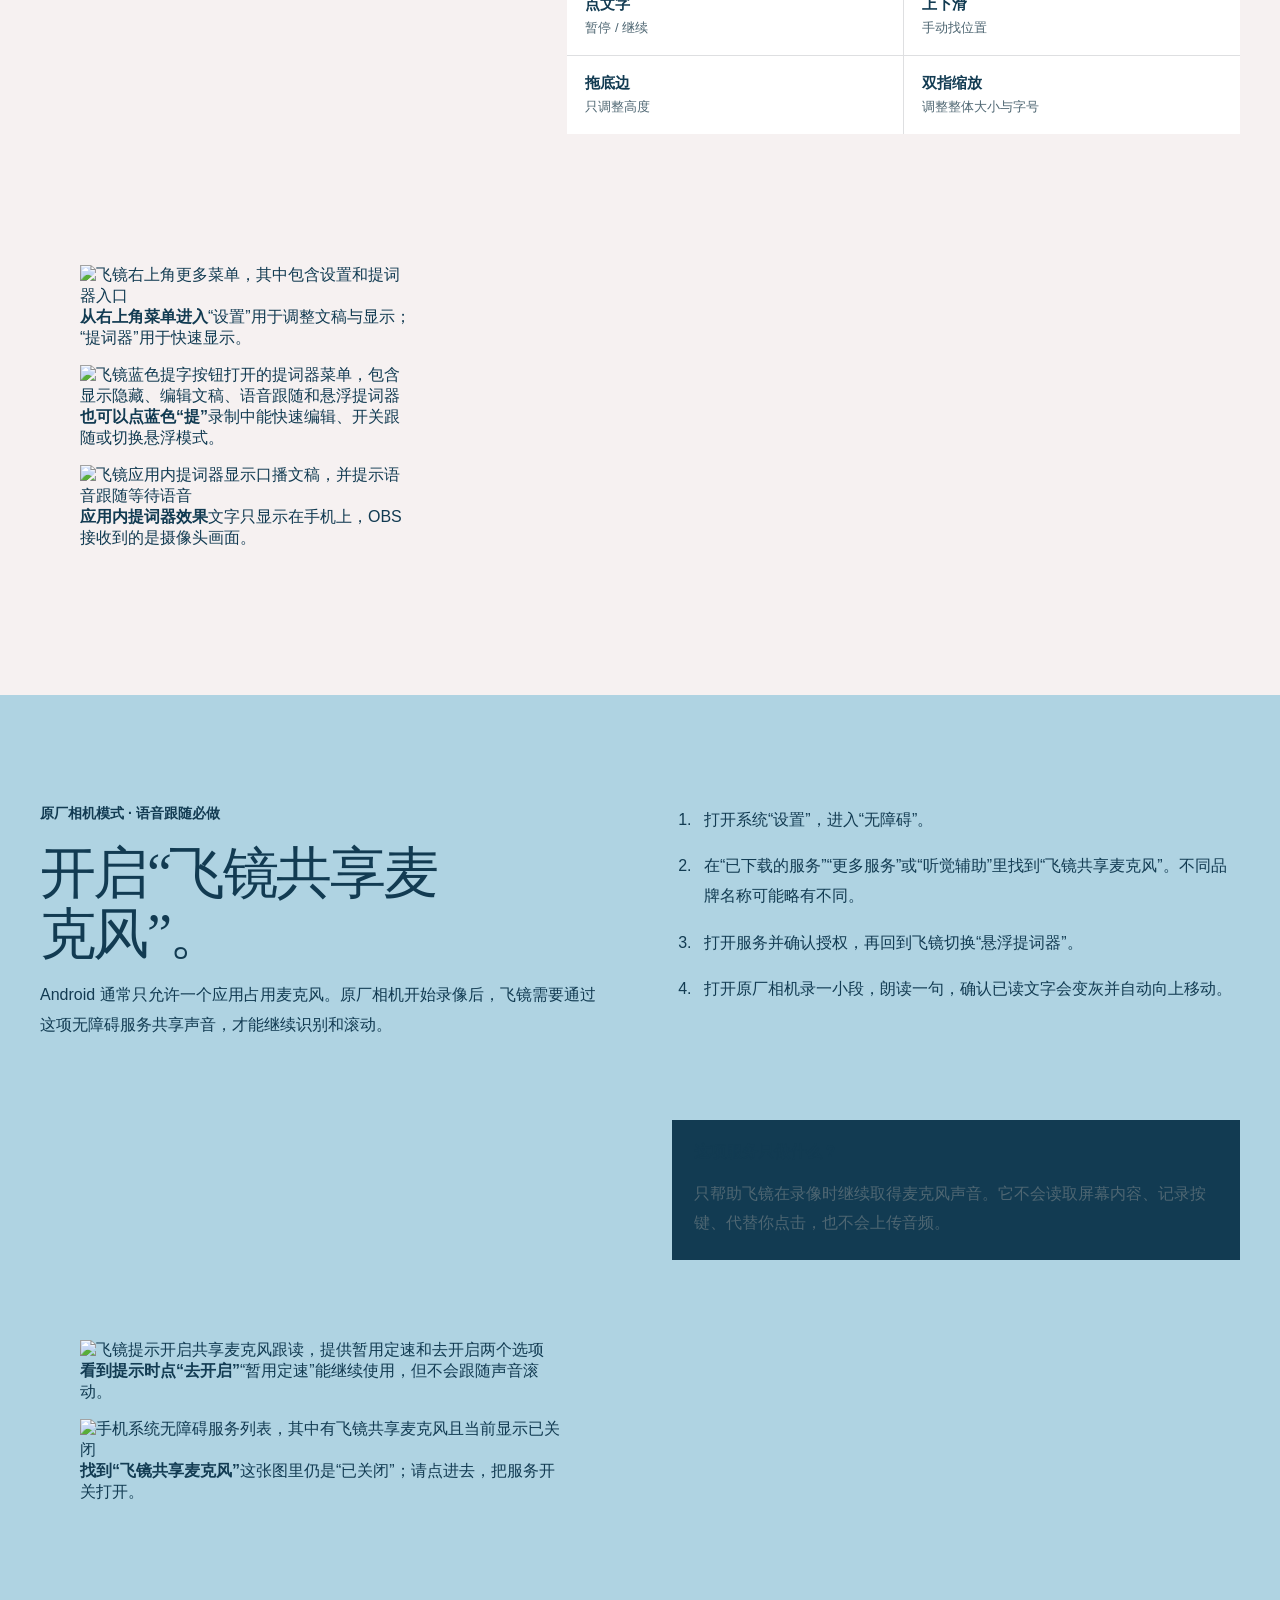
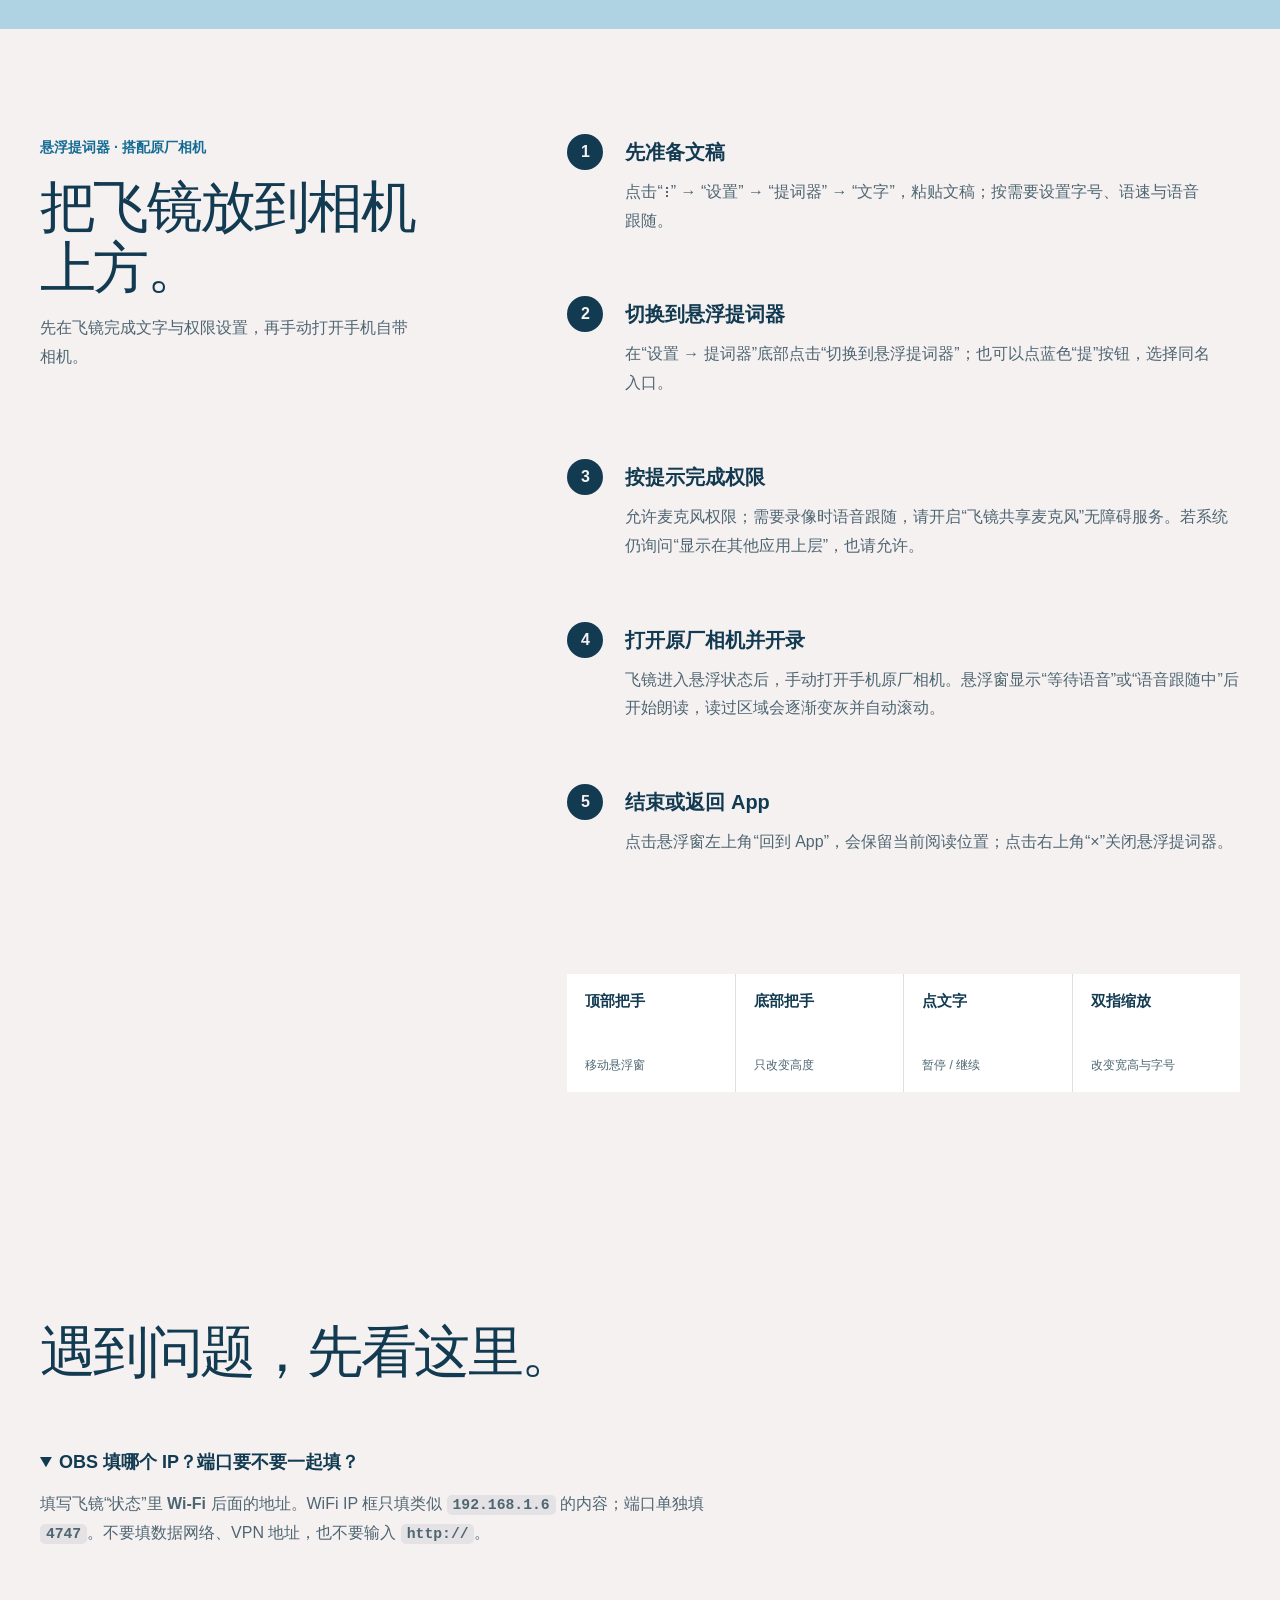
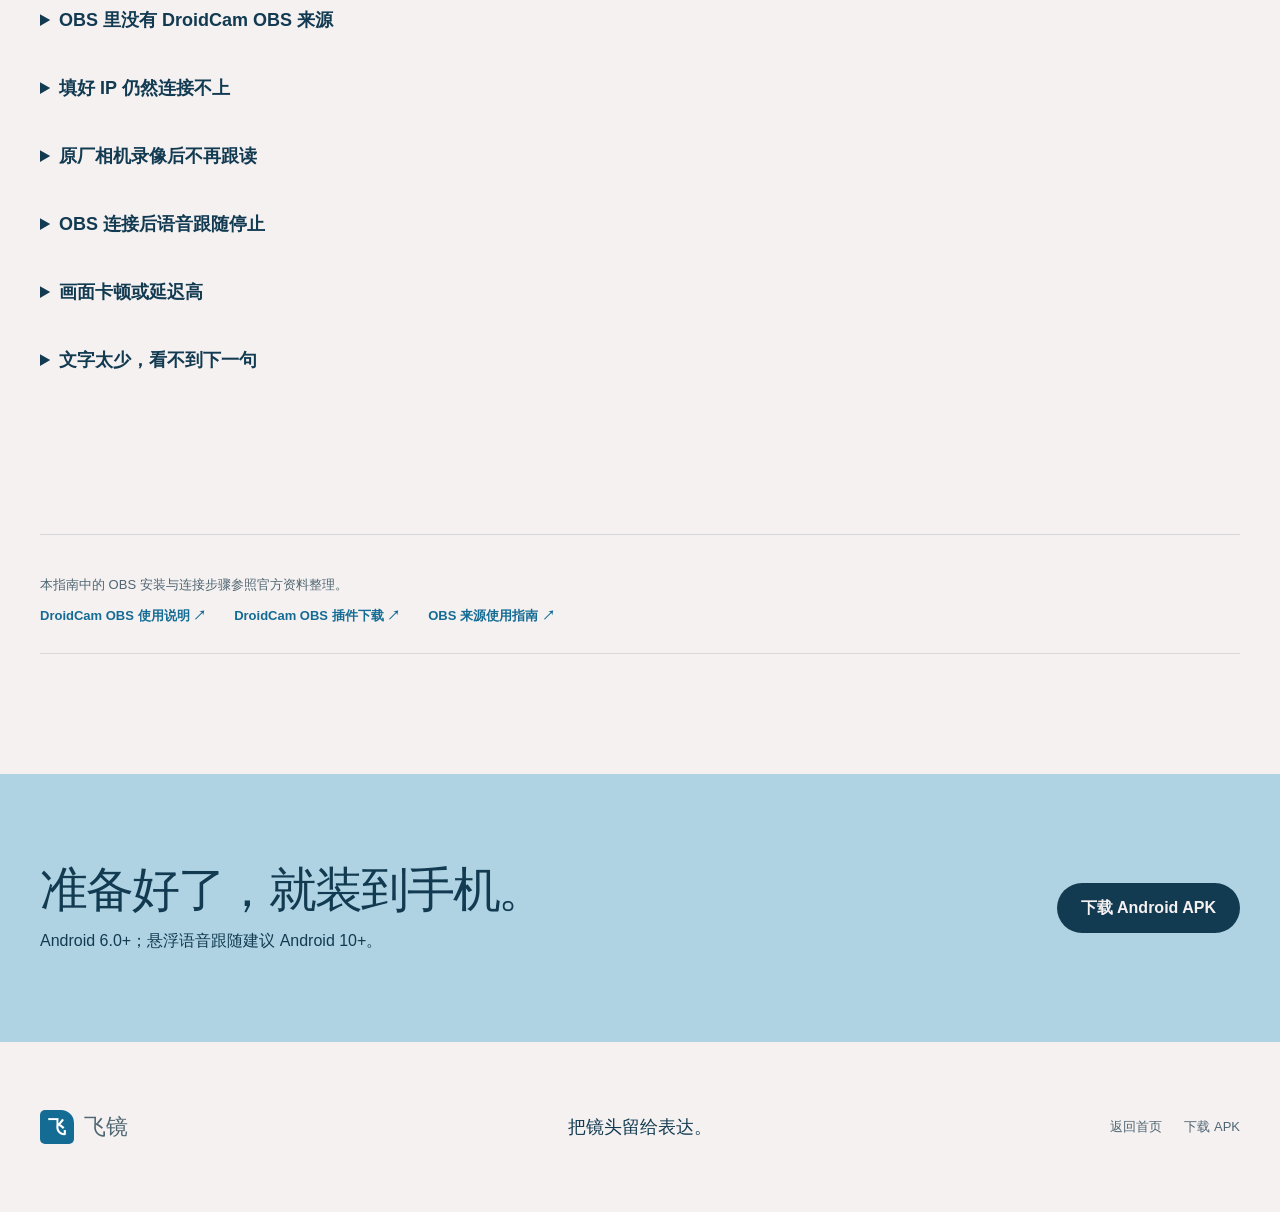
==== commit 860cf882: "docs: add app screenshots to usage guide" ====
--- a/guide.html
+++ b/guide.html
@@ -48,7 +48,7 @@
       <ol class="instruction-list instruction-list-detailed">
         <li><strong>安装 OBS 与插件</strong><p>先安装 OBS Studio，再从 DroidCam 官网选择与你当前 OBS 版本兼容的插件。插件安装完成后，完全退出并重新打开 OBS。</p></li>
         <li><strong>让电脑和手机进入同一局域网</strong><p>两台设备连接同一个路由器，优先使用稳定的 5 GHz Wi-Fi。访客网络、VPN 和公司隔离网络可能阻止互相发现。</p></li>
-        <li><strong>在飞镜查看正确的 IP</strong><p>打开飞镜，点击顶部“状态”。记下 <em>Wi-Fi</em> 后面的地址，例如 <code>192.168.1.6</code>。不要使用“数据网络”“VPN”“其他网络”的地址，也不要填写 <code>127.0.0.1</code>。</p><div class="phone-status-example" aria-label="飞镜状态示例"><span>状态</span><strong>Wi-Fi&nbsp;&nbsp;192.168.1.6</strong><small>端口 4747 · 等待电脑连接</small></div></li>
+        <li><strong>在飞镜查看正确的 IP</strong><p>打开飞镜，点击顶部“状态”。记下 <em>Wi-Fi</em> 后面的地址，例如 <code>192.168.1.6</code>。不要使用“数据网络”“VPN”“其他网络”的地址，也不要填写 <code>127.0.0.1</code>。</p><figure class="guide-shot shot-status"><img src="assets/screenshots/wifi-status.png" alt="飞镜主界面的状态卡，依次显示 Wi-Fi 地址、数据网络地址、VPN 地址、端口 4747 和等待电脑连接" loading="lazy"><figcaption><strong>点顶部“状态”</strong><span>在 OBS 里填写第一行 Wi-Fi 后面的地址；端口单独填写 4747。</span></figcaption></figure></li>
         <li><strong>在 OBS 添加 DroidCam 来源</strong><p>在 OBS 的“来源”区域点击“+”，选择 <em>DroidCam OBS</em>。如果列表中没有这一项，说明插件尚未正确安装或 OBS 还没有重启。</p></li>
         <li><strong>填写手机 IP</strong><p>打开刚添加的来源属性，将 <em>Device</em> 选为 <em>Use WiFi</em>，在 <em>WiFi IP</em> 填入手机显示的 Wi-Fi 地址。只填数字与小数点，不要加 <code>http://</code>，也不要把 <code>:4747</code> 写进 IP 框。</p><div class="obs-settings-example" aria-label="OBS 设置示例"><div><span>Device</span><strong>Use WiFi</strong></div><div><span>WiFi IP</span><strong>192.168.1.6</strong></div><div><span>Port</span><strong>4747</strong></div><div><span>Video Format</span><strong>AVC / H.264</strong></div></div><p class="plain-note">如果没有看到 WiFi IP 输入框，请在来源属性窗口内向下滚动。</p></li>
         <li><strong>先用稳妥参数连接</strong><p>第一次建议选择 <em>1280 × 720、30 fps、AVC / H.264</em>，再点击 <em>Activate</em>。连通后再按网络和电脑性能提高画质。</p></li>
@@ -82,6 +82,11 @@
         <li><strong>边看边录</strong><p>读过的文字会变灰，蓝色位置标记会跟着当前内容移动。连续空行会压缩处理，并提前露出下一段，避免小窗口看不到下一句。</p></li>
       </ol>
       <div class="gesture-list" aria-label="应用内提词器快捷操作"><span><strong>点文字</strong> 暂停 / 继续</span><span><strong>上下滑</strong> 手动找位置</span><span><strong>拖底边</strong> 只调整高度</span><span><strong>双指缩放</strong> 调整整体大小与字号</span></div>
+      <div class="shot-sequence">
+        <figure class="guide-shot shot-menu"><img src="assets/screenshots/overflow-menu.png" alt="飞镜右上角更多菜单，其中包含设置和提词器入口" loading="lazy"><figcaption><strong>从右上角菜单进入</strong><span>“设置”用于调整文稿与显示；“提词器”用于快速显示。</span></figcaption></figure>
+        <figure class="guide-shot shot-menu"><img src="assets/screenshots/teleprompter-menu.png" alt="飞镜蓝色提字按钮打开的提词器菜单，包含显示隐藏、编辑文稿、语音跟随和悬浮提词器" loading="lazy"><figcaption><strong>也可以点蓝色“提”</strong><span>录制中能快速编辑、开关跟随或切换悬浮模式。</span></figcaption></figure>
+        <figure class="guide-shot shot-result"><img src="assets/screenshots/in-app-teleprompter.png" alt="飞镜应用内提词器显示口播文稿，并提示语音跟随等待语音" loading="lazy"><figcaption><strong>应用内提词器效果</strong><span>文字只显示在手机上，OBS 接收到的是摄像头画面。</span></figcaption></figure>
+      </div>
     </section>
 
     <section class="accessibility-guide" id="accessibility">
@@ -89,6 +94,10 @@
         <div><span>原厂相机模式 · 语音跟随必做</span><h2>开启“飞镜共享麦克风”。</h2><p>Android 通常只允许一个应用占用麦克风。原厂相机开始录像后，飞镜需要通过这项无障碍服务共享声音，才能继续识别和滚动。</p></div>
         <ol><li>打开系统“设置”，进入“无障碍”。</li><li>在“已下载的服务”“更多服务”或“听觉辅助”里找到“飞镜共享麦克风”。不同品牌名称可能略有不同。</li><li>打开服务并确认授权，再回到飞镜切换“悬浮提词器”。</li><li>打开原厂相机录一小段，朗读一句，确认已读文字会变灰并自动向上移动。</li></ol>
         <div class="privacy-note"><strong>这项服务只做什么？</strong><p>只帮助飞镜在录像时继续取得麦克风声音。它不会读取屏幕内容、记录按键、代替你点击，也不会上传音频。</p></div>
+        <div class="accessibility-shots">
+          <figure class="guide-shot shot-dialog"><img src="assets/screenshots/accessibility-prompt.png" alt="飞镜提示开启共享麦克风跟读，提供暂用定速和去开启两个选项" loading="lazy"><figcaption><strong>看到提示时点“去开启”</strong><span>“暂用定速”能继续使用，但不会跟随声音滚动。</span></figcaption></figure>
+          <figure class="guide-shot shot-list"><img src="assets/screenshots/accessibility-list.png" alt="手机系统无障碍服务列表，其中有飞镜共享麦克风且当前显示已关闭" loading="lazy"><figcaption><strong>找到“飞镜共享麦克风”</strong><span>这张图里仍是“已关闭”；请点进去，把服务开关打开。</span></figcaption></figure>
+        </div>
       </div>
     </section>
 
--- a/assets/styles.css
+++ b/assets/styles.css
@@ -22,3 +22,15 @@
 .accessibility-band .dark-button,.guide-download .dark-button{color:var(--ink)}
 h1{font-size:clamp(52px,5.3vw,76px)}
 .stage-copy strong{max-width:210px;font-size:17px;word-break:break-all}
+
+/* Detailed guide */
+.guide-page code{padding:.12em .4em;border-radius:5px;background:rgba(18,59,82,.08);font:600 .92em ui-monospace,SFMono-Regular,Consolas,monospace}.guide-page em{font-style:normal;font-weight:700;color:var(--paper)}
+.mode-decision{padding:30px 0 130px}.mode-decision>.chapter-heading{max-width:780px}.mode-paths{display:grid;grid-template-columns:1fr 1fr;gap:22px;margin-top:58px}.mode-paths article{min-height:300px;padding:34px;display:flex;flex-direction:column;background:var(--surface);border-radius:18px}.mode-paths article:nth-child(2){background:var(--raised)}.mode-paths article>span{color:var(--accent);font-size:13px;font-weight:800}.mode-paths h3{margin:48px 0 16px;font:500 32px var(--display)}.mode-paths p{margin:0 0 28px;color:var(--muted);line-height:1.8}.mode-paths a{margin-top:auto;color:var(--accent);font-weight:700;text-decoration:none}
+.instruction-list-detailed li{padding-bottom:54px}.instruction-list-detailed li:last-child{padding-bottom:0}.instruction-list-detailed code{white-space:nowrap}.instruction-list p{margin:12px 0}.phone-status-example{max-width:440px;margin-top:22px;padding:18px 20px;display:grid;gap:8px;background:var(--paper);color:var(--ink);border-radius:12px}.phone-status-example span,.phone-status-example small{color:#b6c9d3}.phone-status-example strong{font-size:18px}.obs-settings-example{max-width:500px;margin-top:22px;padding:6px 18px;background:var(--surface);border-radius:12px}.obs-settings-example>div{min-height:54px;display:grid;grid-template-columns:130px 1fr;gap:18px;align-items:center;border-bottom:1px solid rgba(18,59,82,.1)}.obs-settings-example>div:last-child{border:0}.obs-settings-example span{color:var(--muted);font-size:13px}.obs-settings-example strong{font-size:14px}.plain-note{font-size:13px}.success-check{display:flex;flex-wrap:wrap;gap:8px;margin-top:22px}.success-check span{padding:9px 12px;border-radius:999px;background:var(--raised);color:var(--accent);font-size:13px;font-weight:800}.success-check span::before{content:"";width:7px;height:7px;display:inline-block;margin-right:7px;border-radius:50%;background:var(--accent)}
+.choice-note{padding:90px 0;background:var(--paper);color:var(--ink)}.choice-note>.section-wide{display:grid;grid-template-columns:.9fr 1.1fr;gap:9vw}.choice-note span{color:var(--blue);font-size:13px;font-weight:800}.choice-note h2{max-width:540px;margin-top:16px;font-size:clamp(38px,4vw,58px)}.choice-note p{margin:0 0 24px;color:#c6d4da;line-height:1.85}.choice-note strong{color:var(--ink)}
+.usb-guide{padding:120px 0;display:grid;grid-template-columns:.78fr 1.22fr;gap:9vw}.usb-guide>ol{margin:0;padding:0;list-style:none;counter-reset:usb-steps}.usb-guide li{position:relative;padding:24px 0 24px 58px;border-bottom:1px solid rgba(18,59,82,.14);counter-increment:usb-steps}.usb-guide li::before{content:counter(usb-steps);position:absolute;left:0;top:24px;color:var(--accent);font-weight:800}.usb-guide li p{margin:0;color:var(--muted);line-height:1.75}.gesture-list{grid-column:2;display:grid;grid-template-columns:1fr 1fr;gap:1px;margin-top:-10px;background:rgba(18,59,82,.1)}.gesture-list span{padding:18px;background:var(--surface);color:var(--muted);font-size:13px}.gesture-list strong{display:block;margin-bottom:5px;color:var(--paper);font-size:15px}
+.overlay-controls{grid-column:2;display:grid;grid-template-columns:repeat(4,1fr);gap:1px;margin-top:-10px;background:rgba(18,59,82,.1)}.overlay-controls div{min-height:118px;padding:18px;display:flex;flex-direction:column;justify-content:space-between;background:var(--surface)}.overlay-controls strong{font-size:15px}.overlay-controls span{color:var(--muted);font-size:12px;line-height:1.5}
+.official-reference{margin-bottom:120px;padding:28px 0;border-top:1px solid rgba(18,59,82,.14);border-bottom:1px solid rgba(18,59,82,.14)}.official-reference p{color:var(--muted);font-size:13px}.official-reference>div{display:flex;flex-wrap:wrap;gap:12px 28px}.official-reference a{color:var(--accent);font-size:13px;font-weight:700;text-decoration:none}
+.guide-bridge{margin-bottom:150px;padding:74px 7vw;background:var(--blue);color:var(--blue-dark);border-radius:18px}.guide-bridge>p{margin:0 0 20px;font-size:13px;font-weight:800}.guide-bridge h2{max-width:900px;margin-bottom:38px}.guide-bridge .dark-button{background:var(--blue-dark);color:var(--ink)}
+@media(max-width:900px){.mode-paths,.choice-note>.section-wide,.usb-guide{grid-template-columns:1fr}.gesture-list,.overlay-controls{grid-column:1}.usb-guide{gap:55px}.overlay-controls{grid-template-columns:1fr 1fr}}
+@media(max-width:620px){.guide-jump{grid-template-columns:1fr 1fr}.mode-decision{padding:10px 0 90px}.mode-paths{grid-template-columns:1fr;margin-top:38px}.mode-paths article{min-height:260px;padding:26px}.mode-paths h3{margin-top:34px}.choice-note{padding:72px 0}.choice-note>.section-wide{gap:42px}.usb-guide{padding:90px 0}.gesture-list,.overlay-controls{grid-template-columns:1fr 1fr}.obs-settings-example>div{grid-template-columns:96px 1fr}.phone-status-example{padding:16px}.official-reference{margin-bottom:90px}.official-reference>div{display:grid}.guide-bridge{margin-bottom:90px;padding:46px 24px}.guide-bridge h2{font-size:36px}}
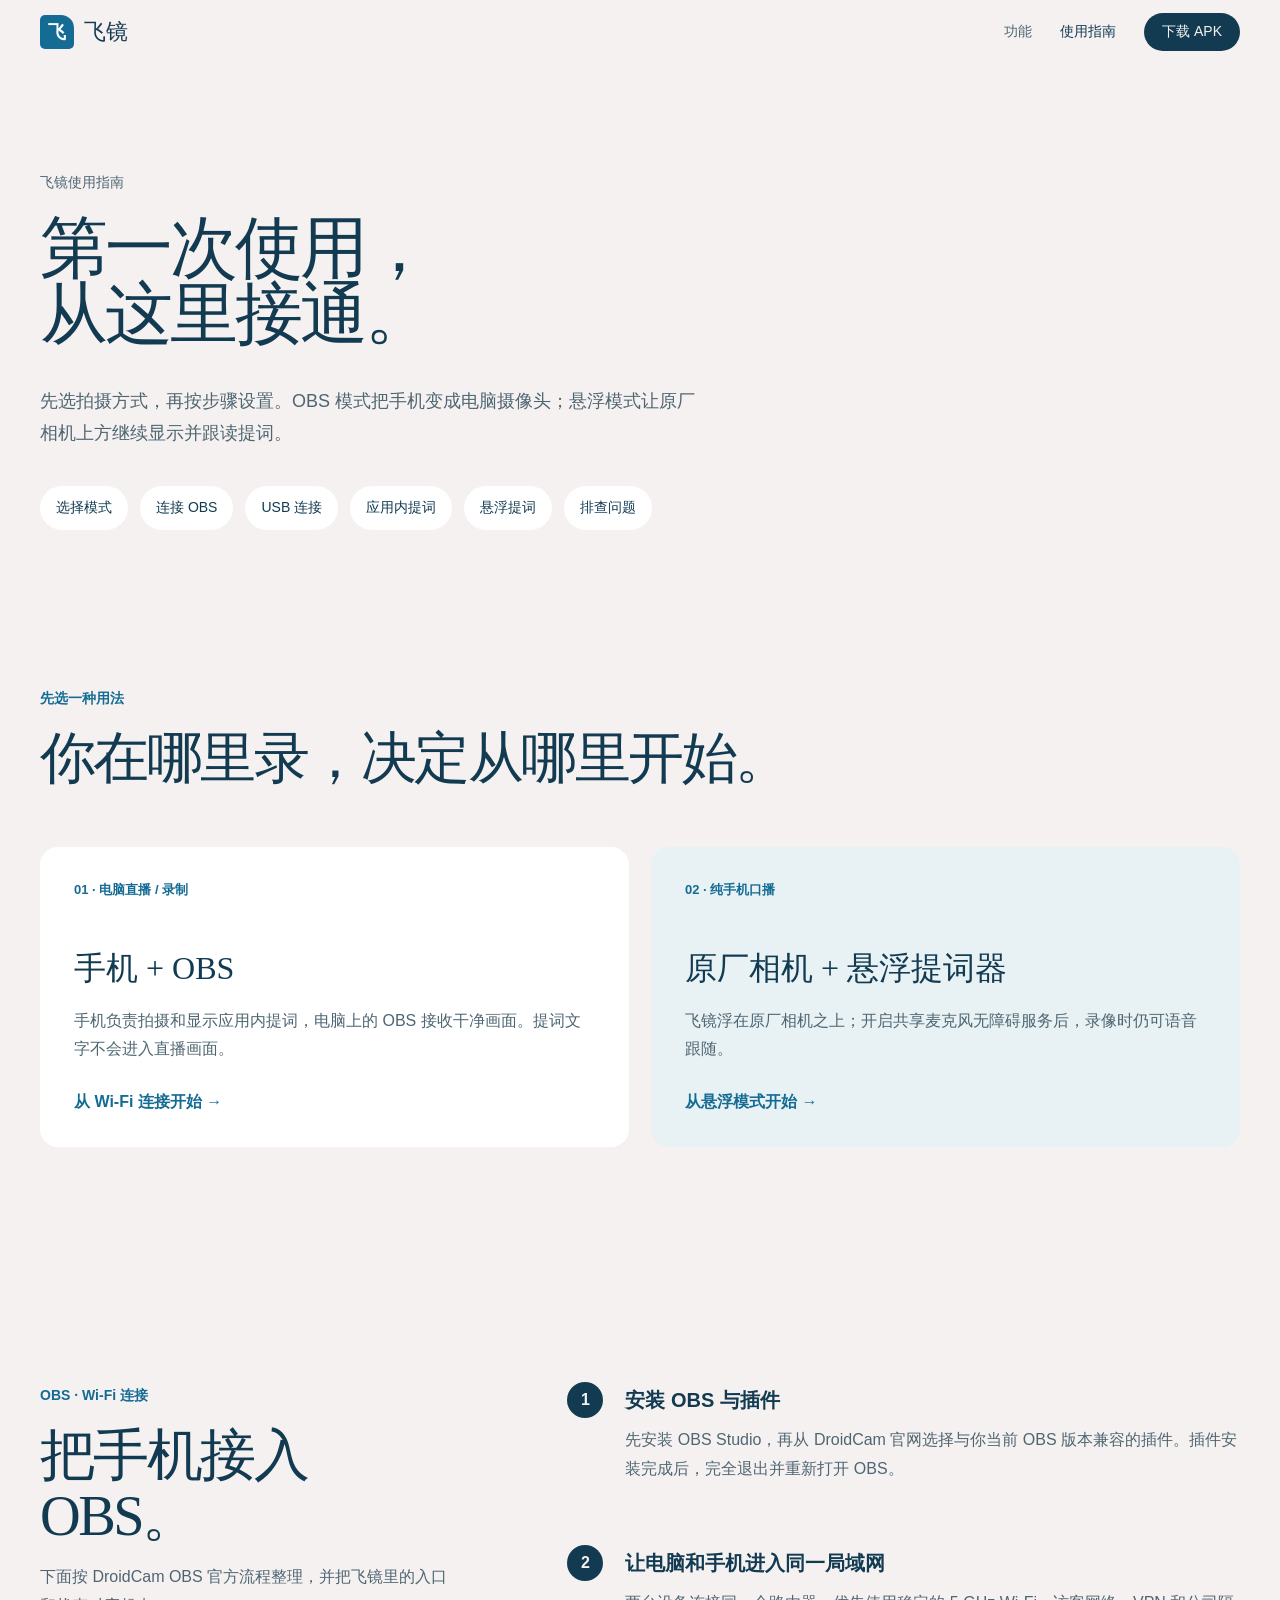
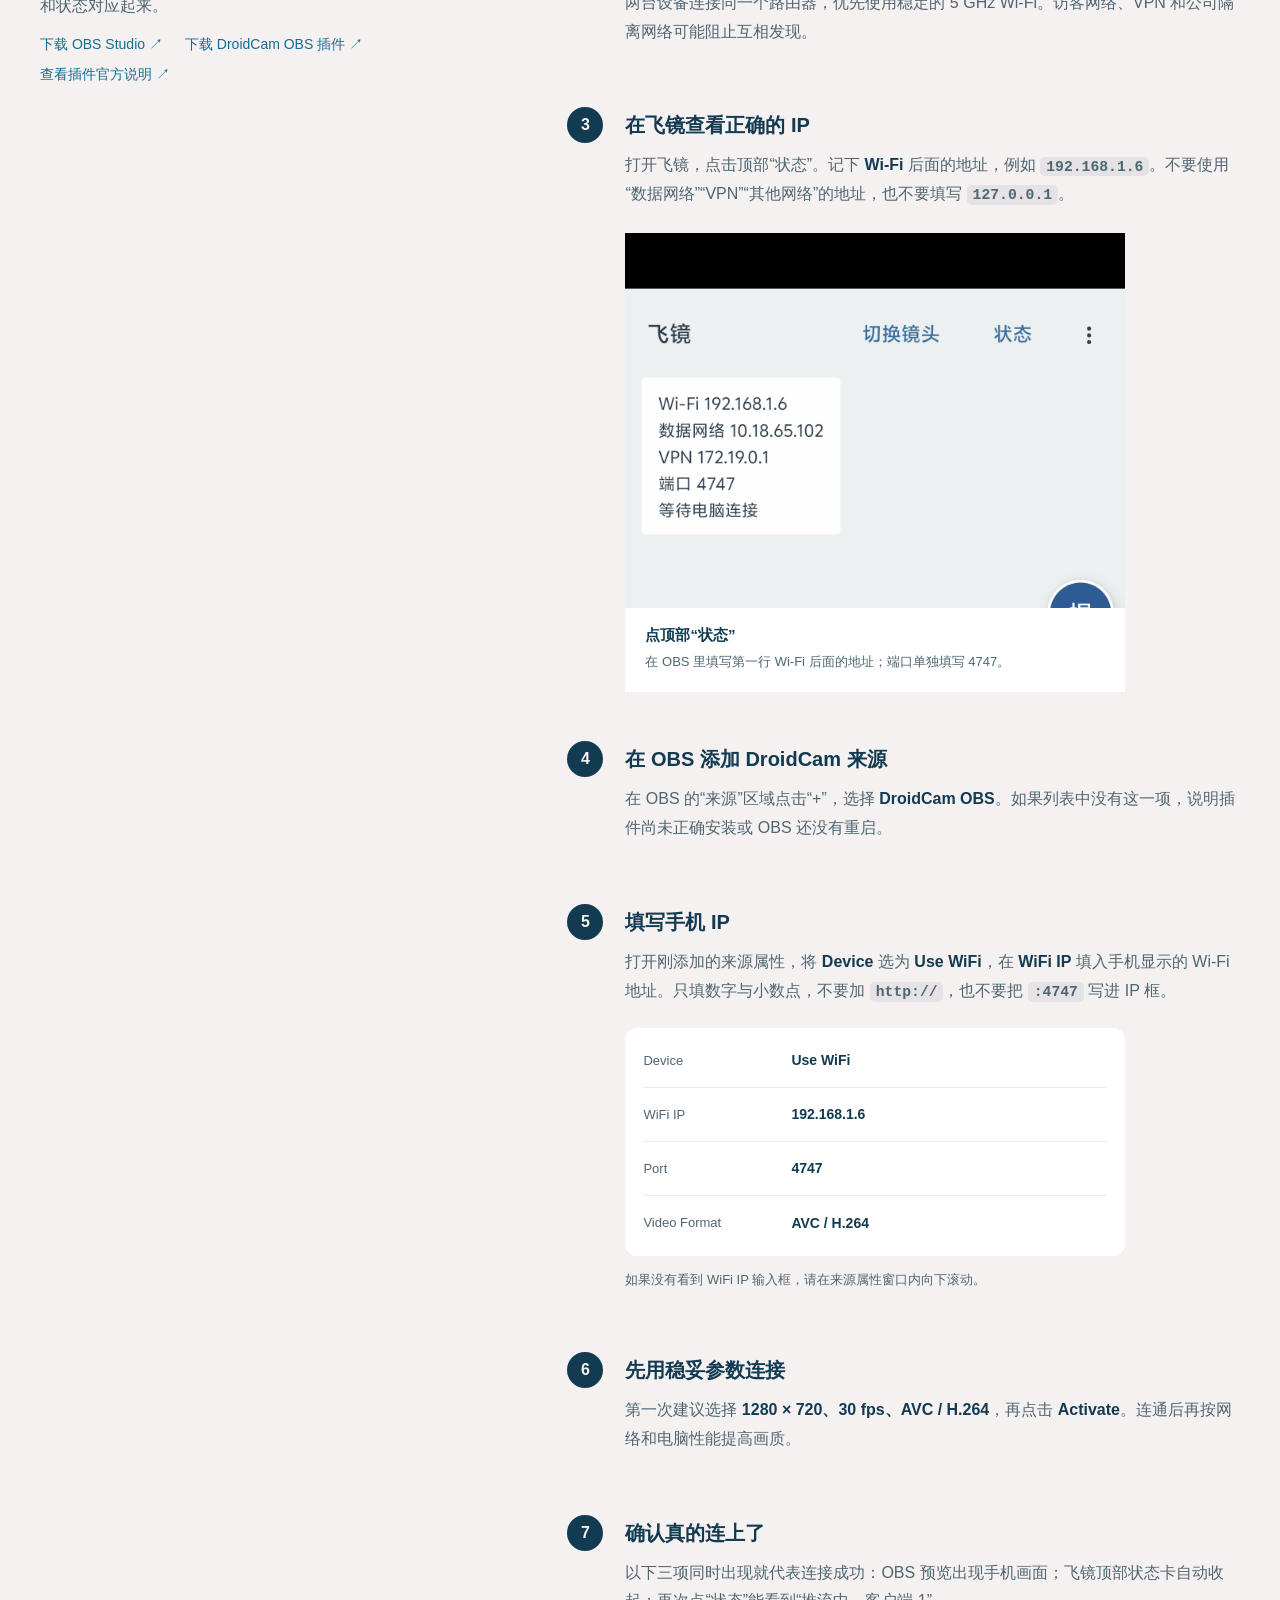
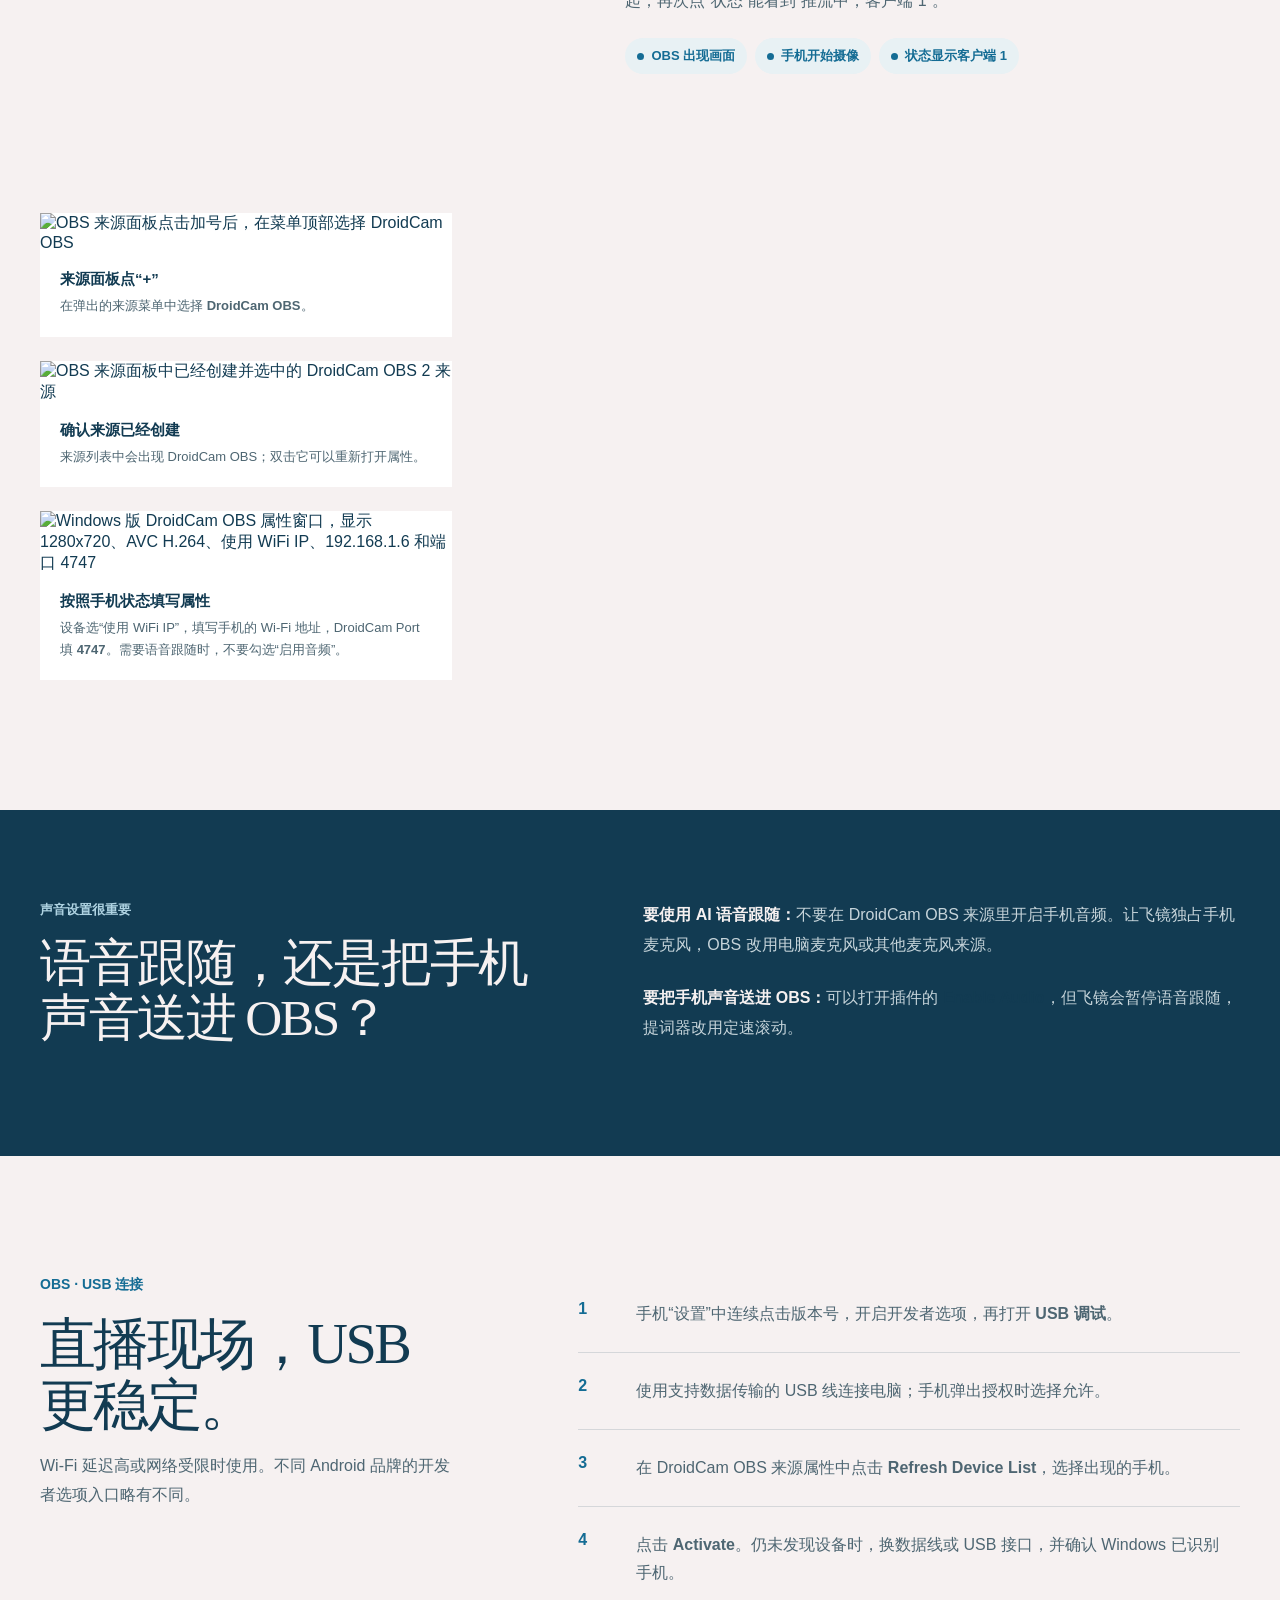
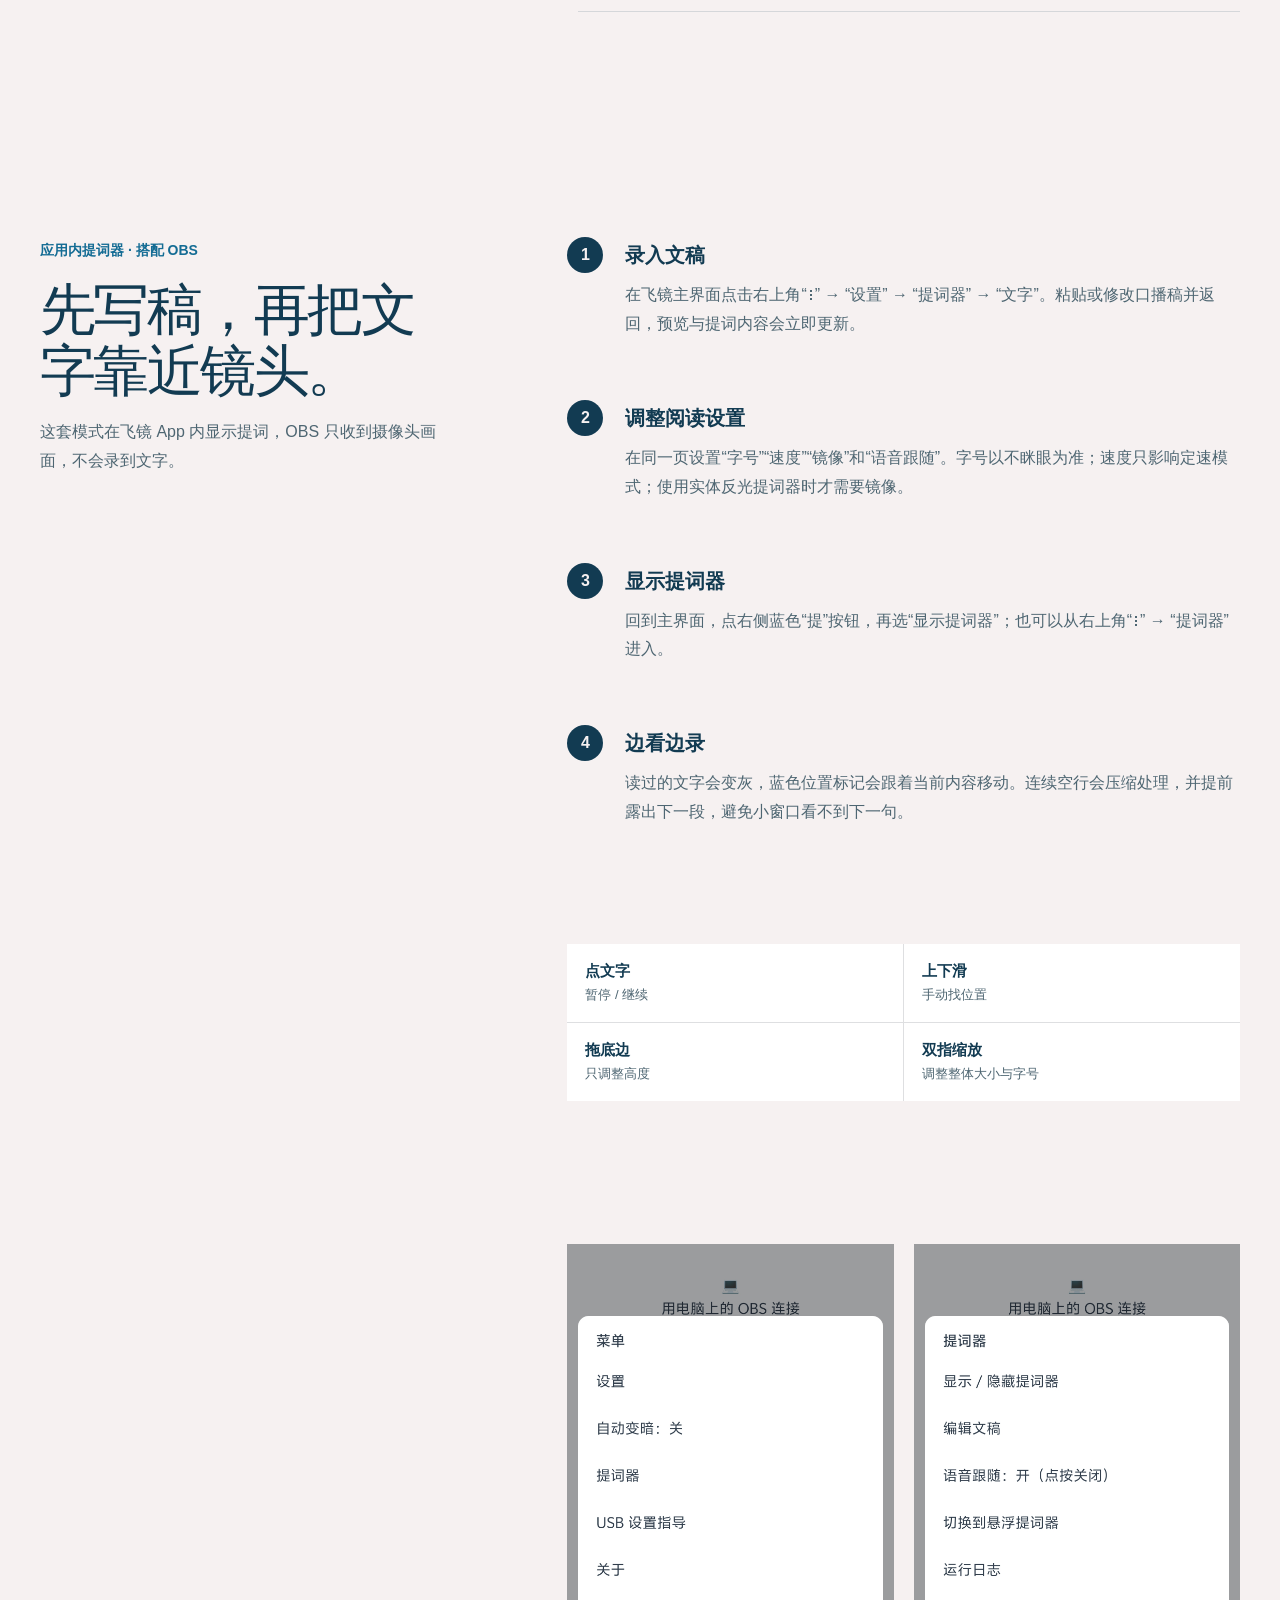
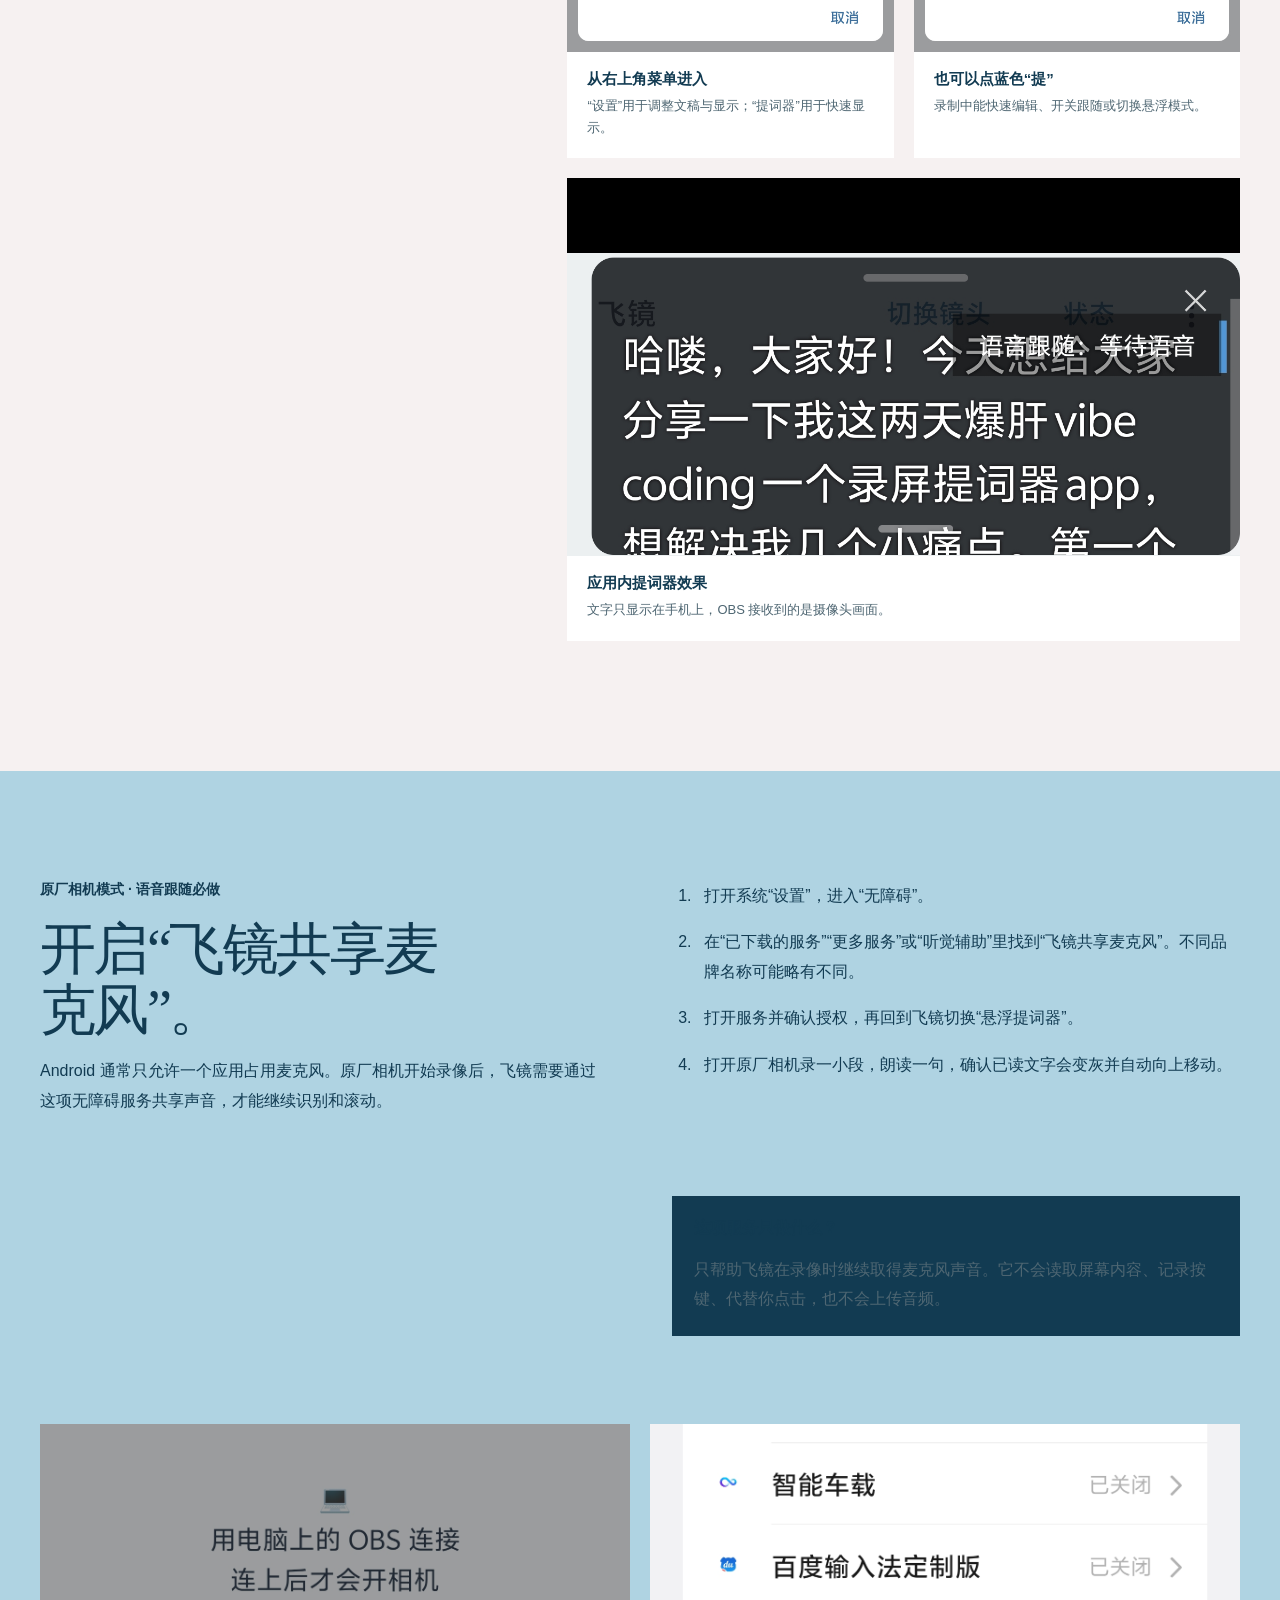
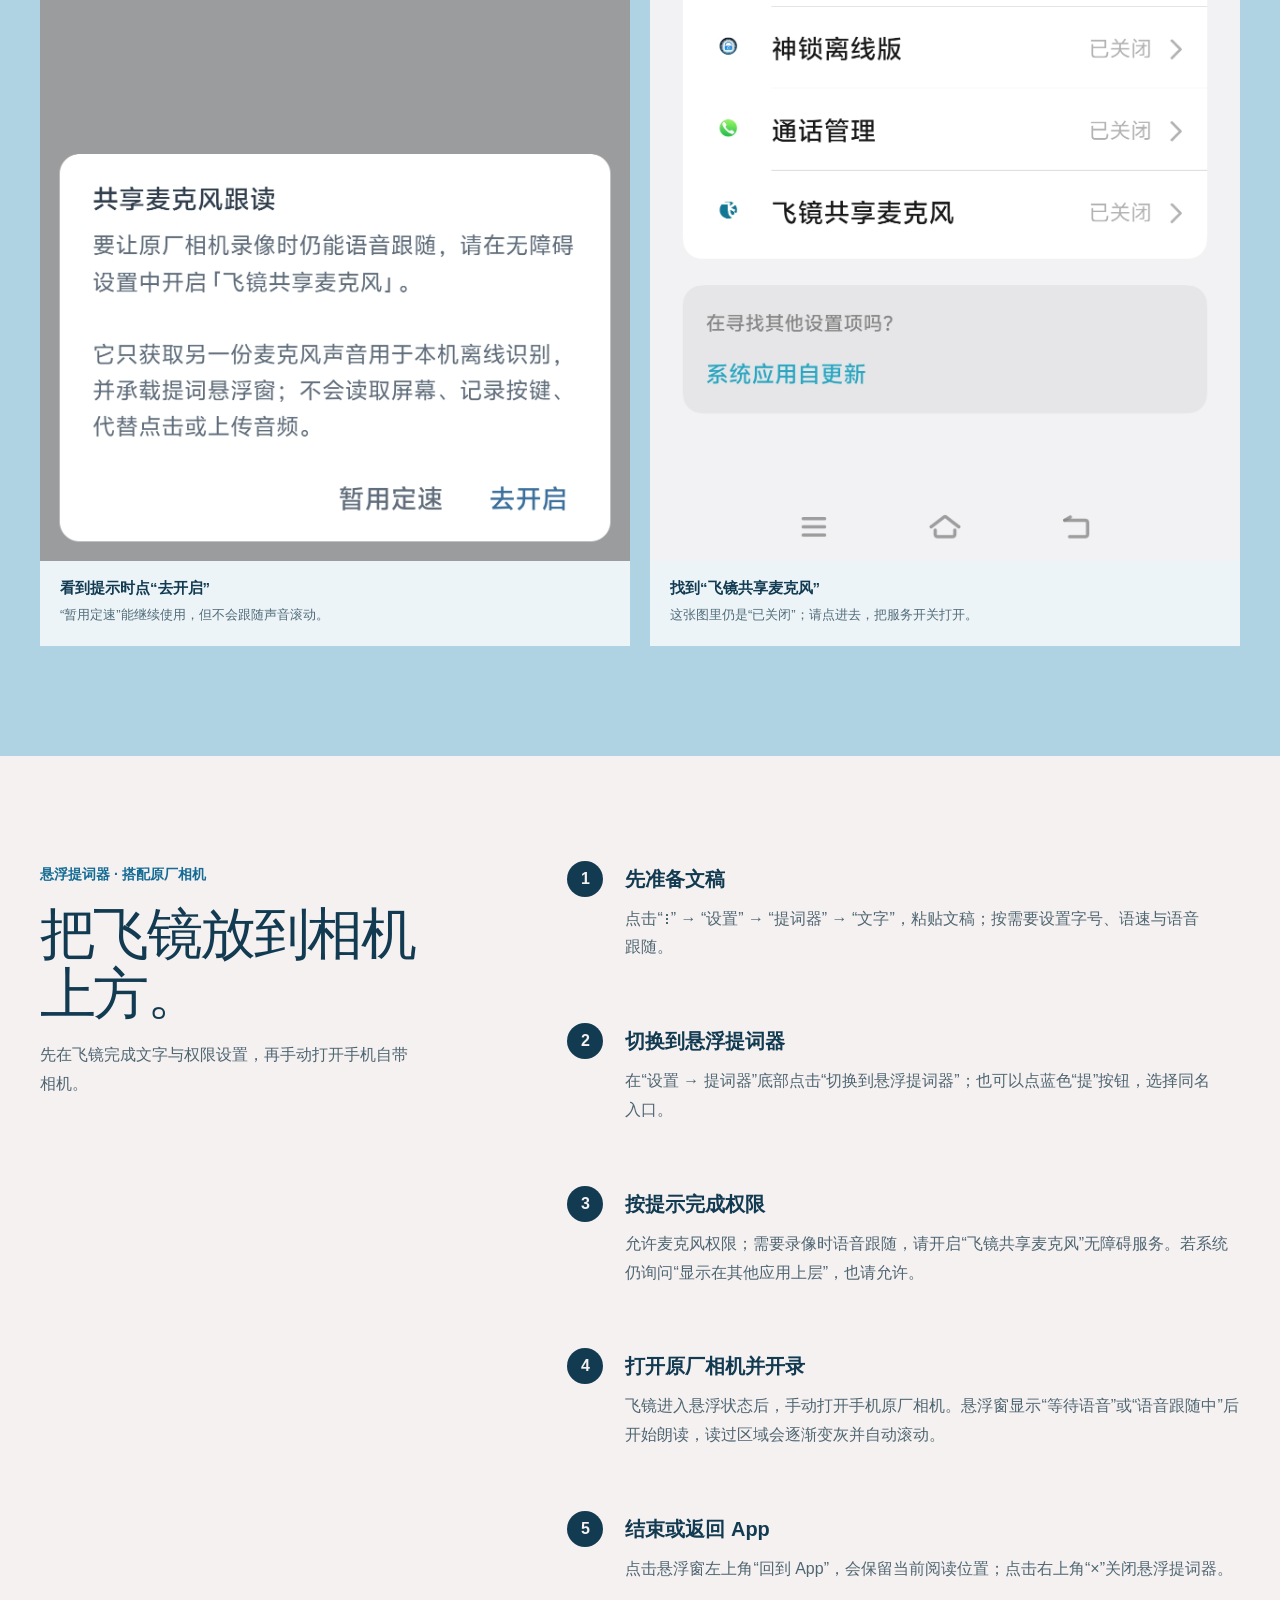
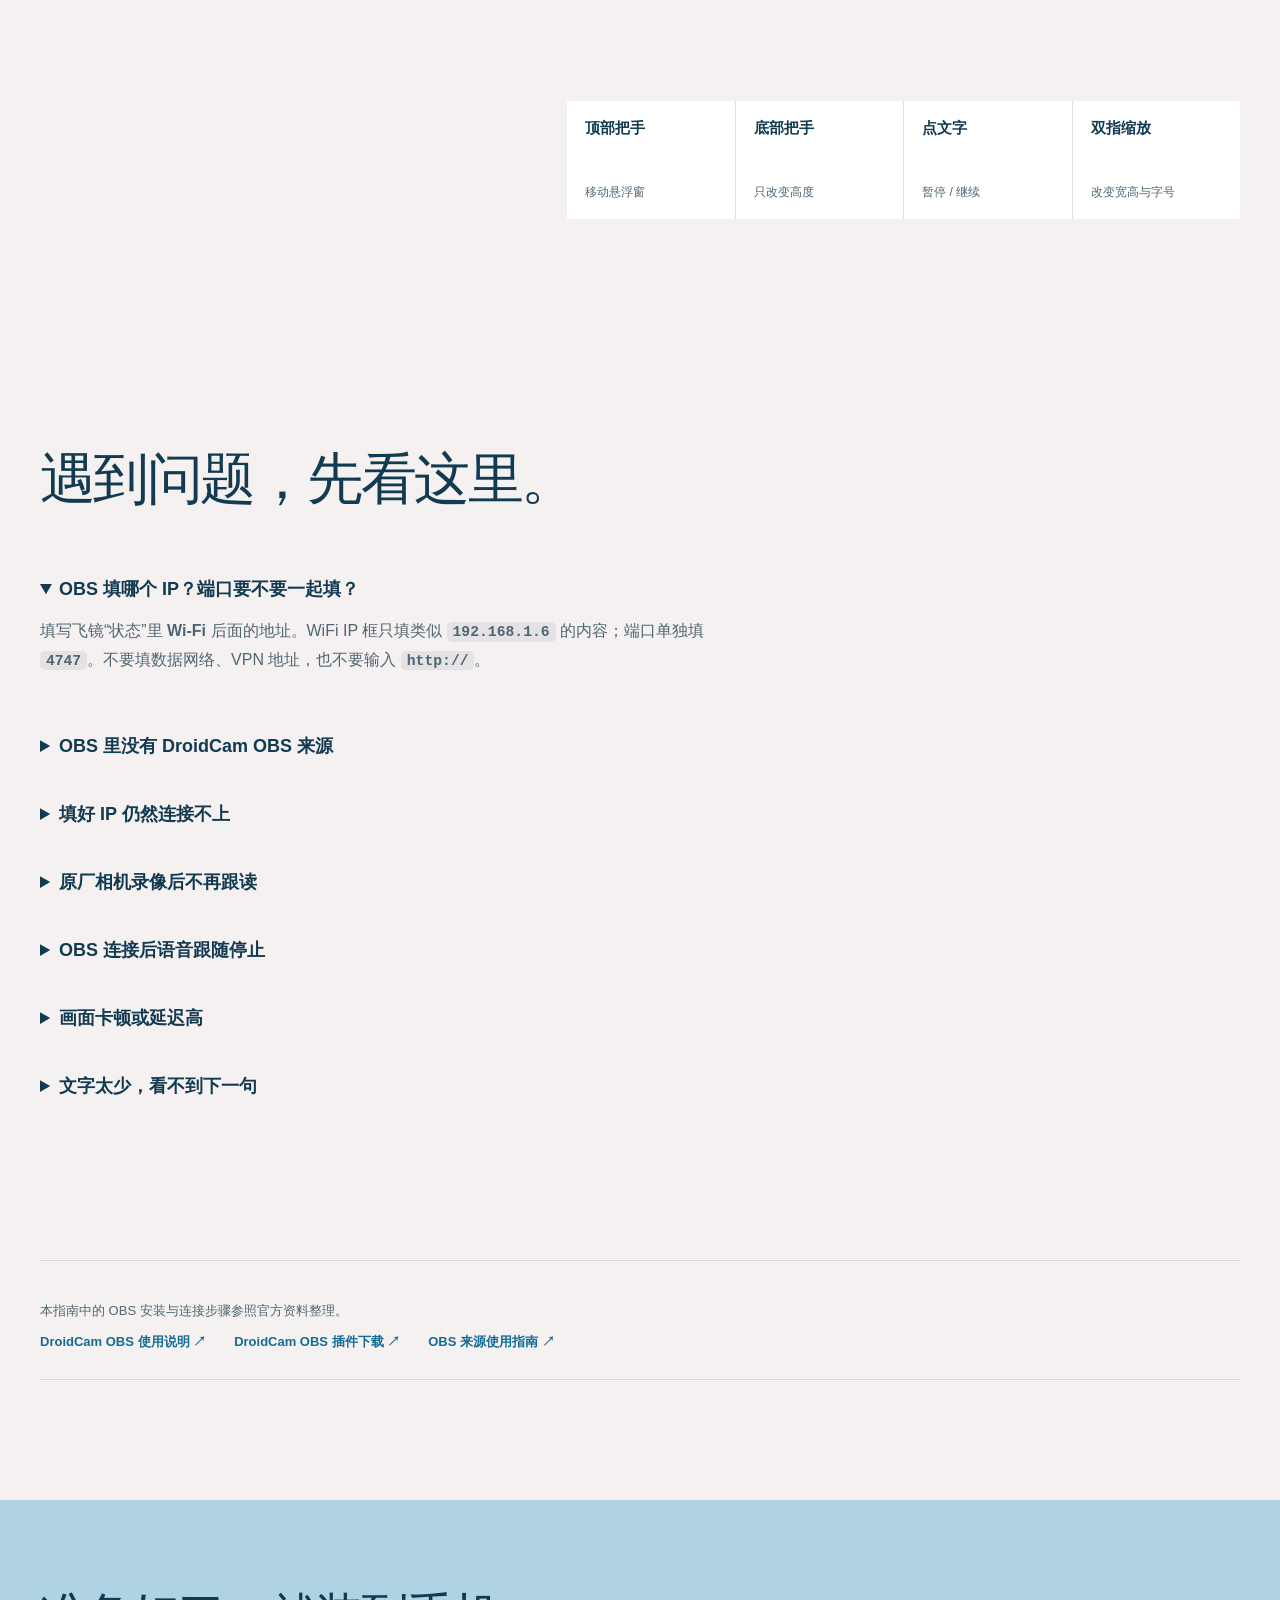
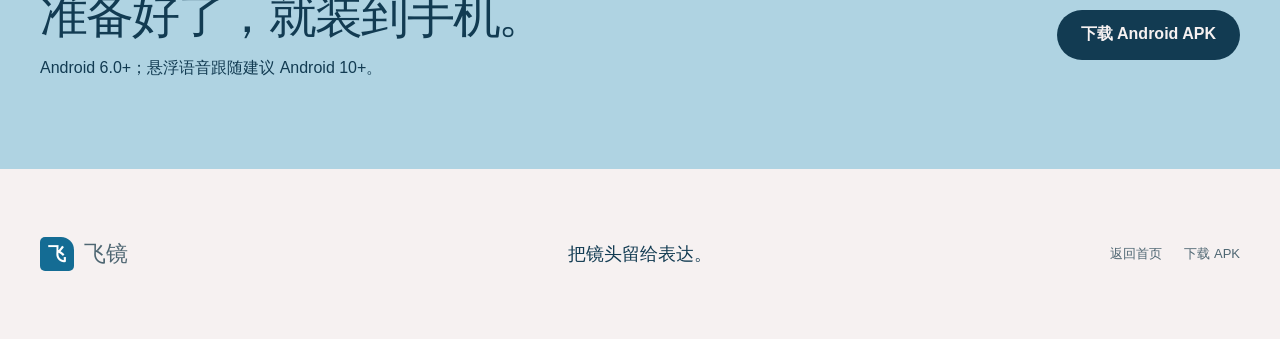
==== commit c3ff4cbf: "docs: add OBS setup screenshots" ====
--- a/guide.html
+++ b/guide.html
@@ -54,6 +54,11 @@
         <li><strong>先用稳妥参数连接</strong><p>第一次建议选择 <em>1280 × 720、30 fps、AVC / H.264</em>，再点击 <em>Activate</em>。连通后再按网络和电脑性能提高画质。</p></li>
         <li><strong>确认真的连上了</strong><p>以下三项同时出现就代表连接成功：OBS 预览出现手机画面；飞镜顶部状态卡自动收起；再次点“状态”能看到“推流中，客户端 1”。</p><div class="success-check"><span>OBS 出现画面</span><span>手机开始摄像</span><span>状态显示客户端 1</span></div></li>
       </ol>
+      <div class="obs-shot-sequence">
+        <figure class="guide-shot shot-obs-add"><img src="assets/screenshots/obs-add-source.png" alt="OBS 来源面板点击加号后，在菜单顶部选择 DroidCam OBS" loading="lazy"><figcaption><strong>来源面板点“+”</strong><span>在弹出的来源菜单中选择 <b>DroidCam OBS</b>。</span></figcaption></figure>
+        <figure class="guide-shot shot-obs-created"><img src="assets/screenshots/obs-source-created.png" alt="OBS 来源面板中已经创建并选中的 DroidCam OBS 2 来源" loading="lazy"><figcaption><strong>确认来源已经创建</strong><span>来源列表中会出现 DroidCam OBS；双击它可以重新打开属性。</span></figcaption></figure>
+        <figure class="guide-shot shot-obs-properties"><img src="assets/screenshots/obs-source-properties.png" alt="Windows 版 DroidCam OBS 属性窗口，显示 1280x720、AVC H.264、使用 WiFi IP、192.168.1.6 和端口 4747" loading="lazy"><figcaption><strong>按照手机状态填写属性</strong><span>设备选“使用 WiFi IP”，填写手机的 Wi-Fi 地址，DroidCam Port 填 <b>4747</b>。需要语音跟随时，不要勾选“启用音频”。</span></figcaption></figure>
+      </div>
     </section>
 
     <section class="choice-note">
--- a/assets/styles.css
+++ b/assets/styles.css
@@ -31,6 +31,7 @@
 .usb-guide{padding:120px 0;display:grid;grid-template-columns:.78fr 1.22fr;gap:9vw}.usb-guide>ol{margin:0;padding:0;list-style:none;counter-reset:usb-steps}.usb-guide li{position:relative;padding:24px 0 24px 58px;border-bottom:1px solid rgba(18,59,82,.14);counter-increment:usb-steps}.usb-guide li::before{content:counter(usb-steps);position:absolute;left:0;top:24px;color:var(--accent);font-weight:800}.usb-guide li p{margin:0;color:var(--muted);line-height:1.75}.gesture-list{grid-column:2;display:grid;grid-template-columns:1fr 1fr;gap:1px;margin-top:-10px;background:rgba(18,59,82,.1)}.gesture-list span{padding:18px;background:var(--surface);color:var(--muted);font-size:13px}.gesture-list strong{display:block;margin-bottom:5px;color:var(--paper);font-size:15px}
 .overlay-controls{grid-column:2;display:grid;grid-template-columns:repeat(4,1fr);gap:1px;margin-top:-10px;background:rgba(18,59,82,.1)}.overlay-controls div{min-height:118px;padding:18px;display:flex;flex-direction:column;justify-content:space-between;background:var(--surface)}.overlay-controls strong{font-size:15px}.overlay-controls span{color:var(--muted);font-size:12px;line-height:1.5}
 .official-reference{margin-bottom:120px;padding:28px 0;border-top:1px solid rgba(18,59,82,.14);border-bottom:1px solid rgba(18,59,82,.14)}.official-reference p{color:var(--muted);font-size:13px}.official-reference>div{display:flex;flex-wrap:wrap;gap:12px 28px}.official-reference a{color:var(--accent);font-size:13px;font-weight:700;text-decoration:none}
+.guide-shot{margin:24px 0 0;background:var(--surface);overflow:hidden}.guide-shot img{width:100%;display:block;object-fit:cover}.guide-shot figcaption{padding:18px 20px 20px;display:grid;gap:6px}.guide-shot figcaption strong{font-size:15px}.guide-shot figcaption span{color:var(--muted);font-size:13px;line-height:1.65}.shot-status{max-width:500px}.shot-status img{aspect-ratio:4/3;object-position:top}.shot-sequence{grid-column:2;display:grid;grid-template-columns:1fr 1fr;gap:20px;margin-top:28px}.shot-sequence .guide-shot{margin:0}.shot-menu img{aspect-ratio:4/5;object-position:bottom}.shot-result{grid-column:1/-1}.shot-result img{aspect-ratio:16/9;object-position:top}.accessibility-shots{grid-column:1/-1;display:grid;grid-template-columns:1fr 1fr;gap:20px;margin-top:24px}.accessibility-shots .guide-shot{margin:0;background:rgba(255,255,255,.76);color:var(--blue-dark)}.accessibility-shots figcaption span{color:#516b78}.shot-dialog img,.shot-list img{aspect-ratio:4/5;object-position:bottom}
 .guide-bridge{margin-bottom:150px;padding:74px 7vw;background:var(--blue);color:var(--blue-dark);border-radius:18px}.guide-bridge>p{margin:0 0 20px;font-size:13px;font-weight:800}.guide-bridge h2{max-width:900px;margin-bottom:38px}.guide-bridge .dark-button{background:var(--blue-dark);color:var(--ink)}
-@media(max-width:900px){.mode-paths,.choice-note>.section-wide,.usb-guide{grid-template-columns:1fr}.gesture-list,.overlay-controls{grid-column:1}.usb-guide{gap:55px}.overlay-controls{grid-template-columns:1fr 1fr}}
-@media(max-width:620px){.guide-jump{grid-template-columns:1fr 1fr}.mode-decision{padding:10px 0 90px}.mode-paths{grid-template-columns:1fr;margin-top:38px}.mode-paths article{min-height:260px;padding:26px}.mode-paths h3{margin-top:34px}.choice-note{padding:72px 0}.choice-note>.section-wide{gap:42px}.usb-guide{padding:90px 0}.gesture-list,.overlay-controls{grid-template-columns:1fr 1fr}.obs-settings-example>div{grid-template-columns:96px 1fr}.phone-status-example{padding:16px}.official-reference{margin-bottom:90px}.official-reference>div{display:grid}.guide-bridge{margin-bottom:90px;padding:46px 24px}.guide-bridge h2{font-size:36px}}
+@media(max-width:900px){.mode-paths,.choice-note>.section-wide,.usb-guide{grid-template-columns:1fr}.gesture-list,.overlay-controls,.shot-sequence{grid-column:1}.usb-guide{gap:55px}.overlay-controls{grid-template-columns:1fr 1fr}}
+@media(max-width:620px){.guide-jump{grid-template-columns:1fr 1fr}.mode-decision{padding:10px 0 90px}.mode-paths{grid-template-columns:1fr;margin-top:38px}.mode-paths article{min-height:260px;padding:26px}.mode-paths h3{margin-top:34px}.choice-note{padding:72px 0}.choice-note>.section-wide{gap:42px}.usb-guide{padding:90px 0}.gesture-list,.overlay-controls{grid-template-columns:1fr 1fr}.obs-settings-example>div{grid-template-columns:96px 1fr}.phone-status-example{padding:16px}.official-reference{margin-bottom:90px}.official-reference>div{display:grid}.guide-bridge{margin-bottom:90px;padding:46px 24px}.guide-bridge h2{font-size:36px}.shot-sequence,.accessibility-shots{grid-template-columns:1fr}.shot-result{grid-column:1}.shot-menu img,.shot-dialog img,.shot-list img{aspect-ratio:5/6}}
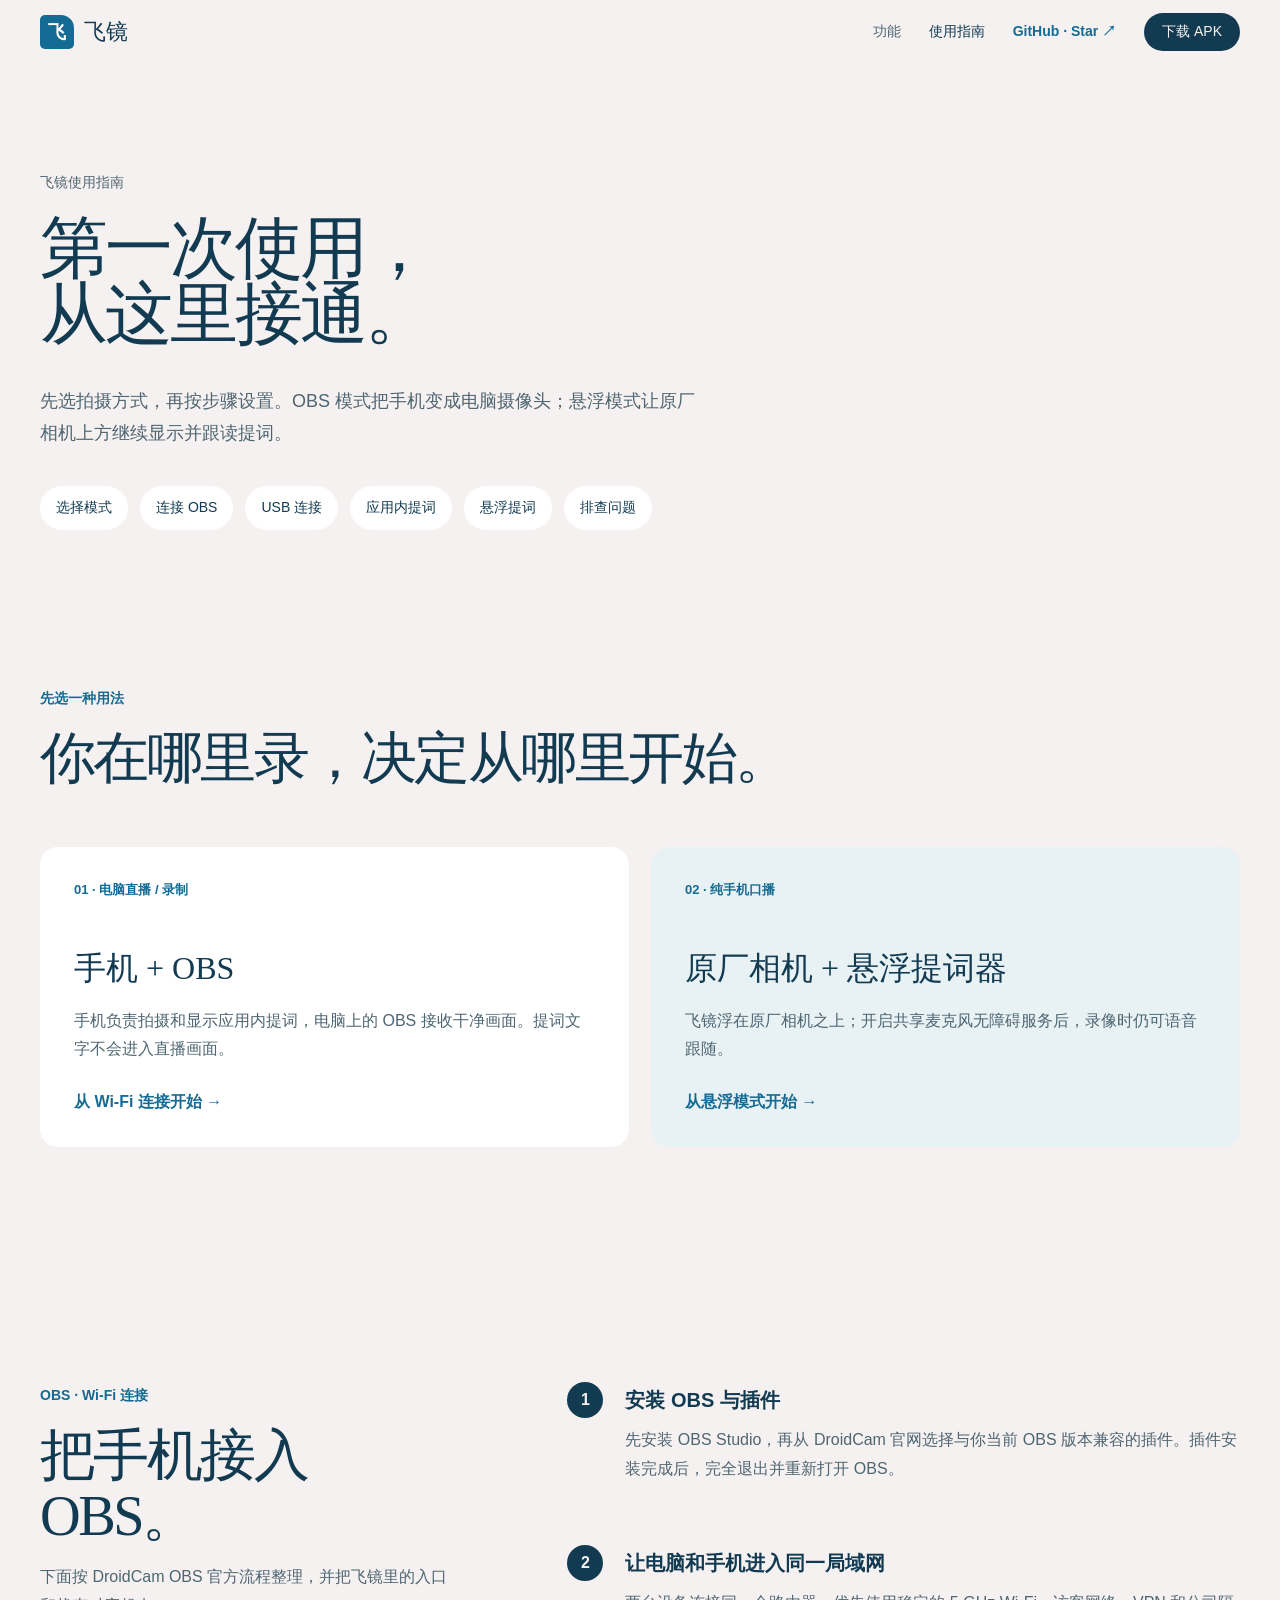
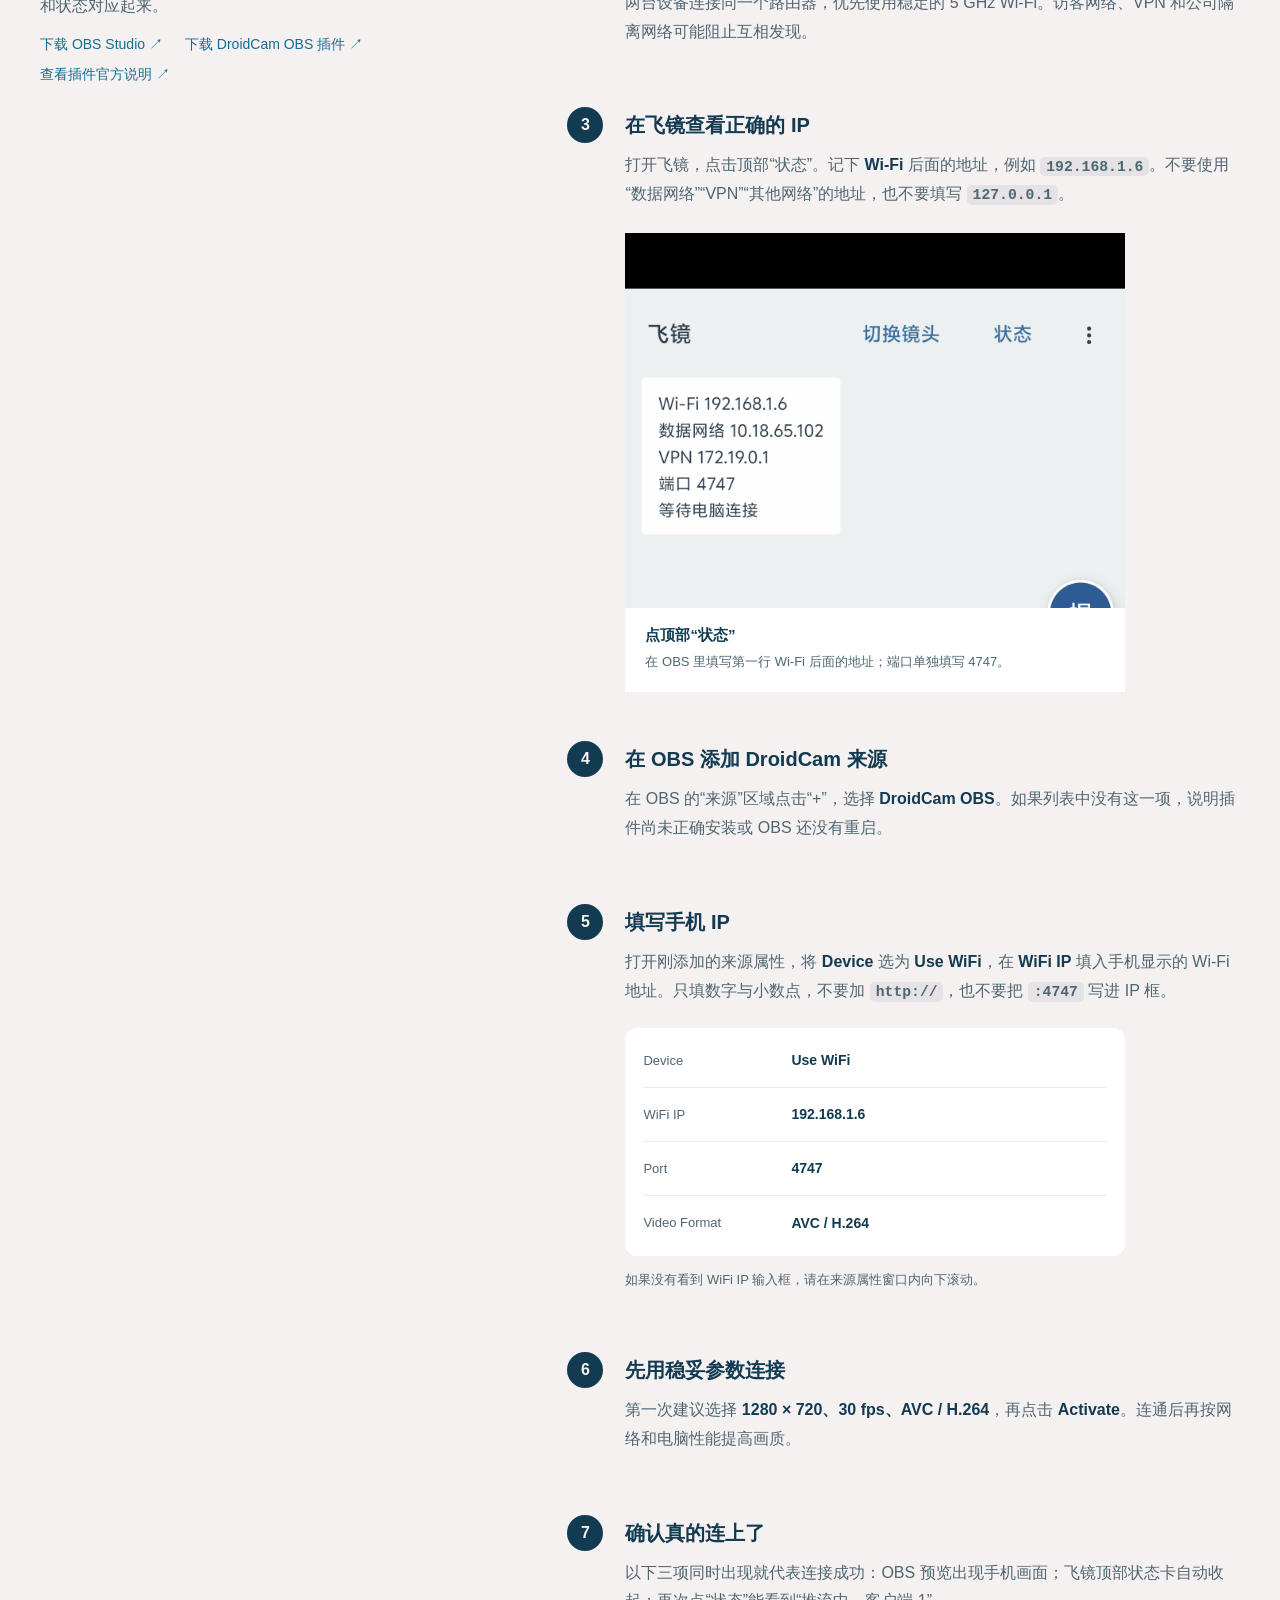
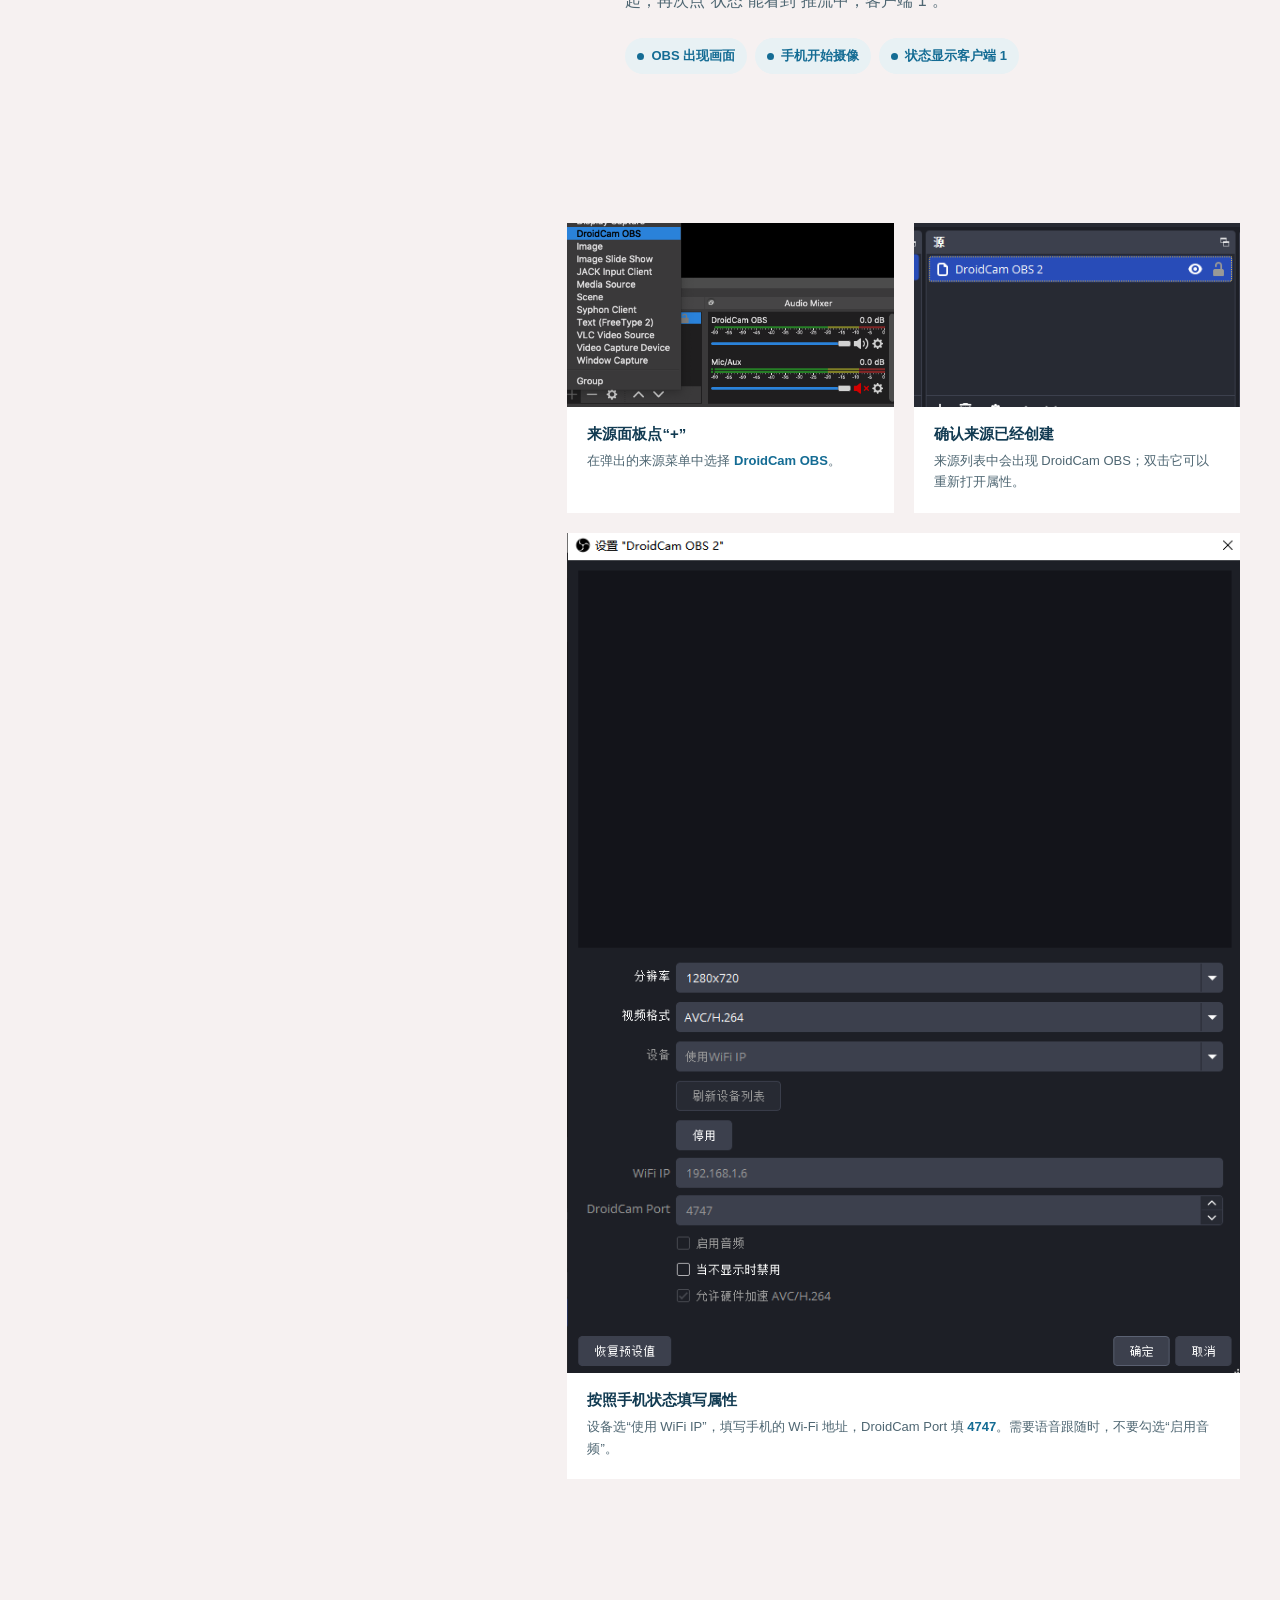
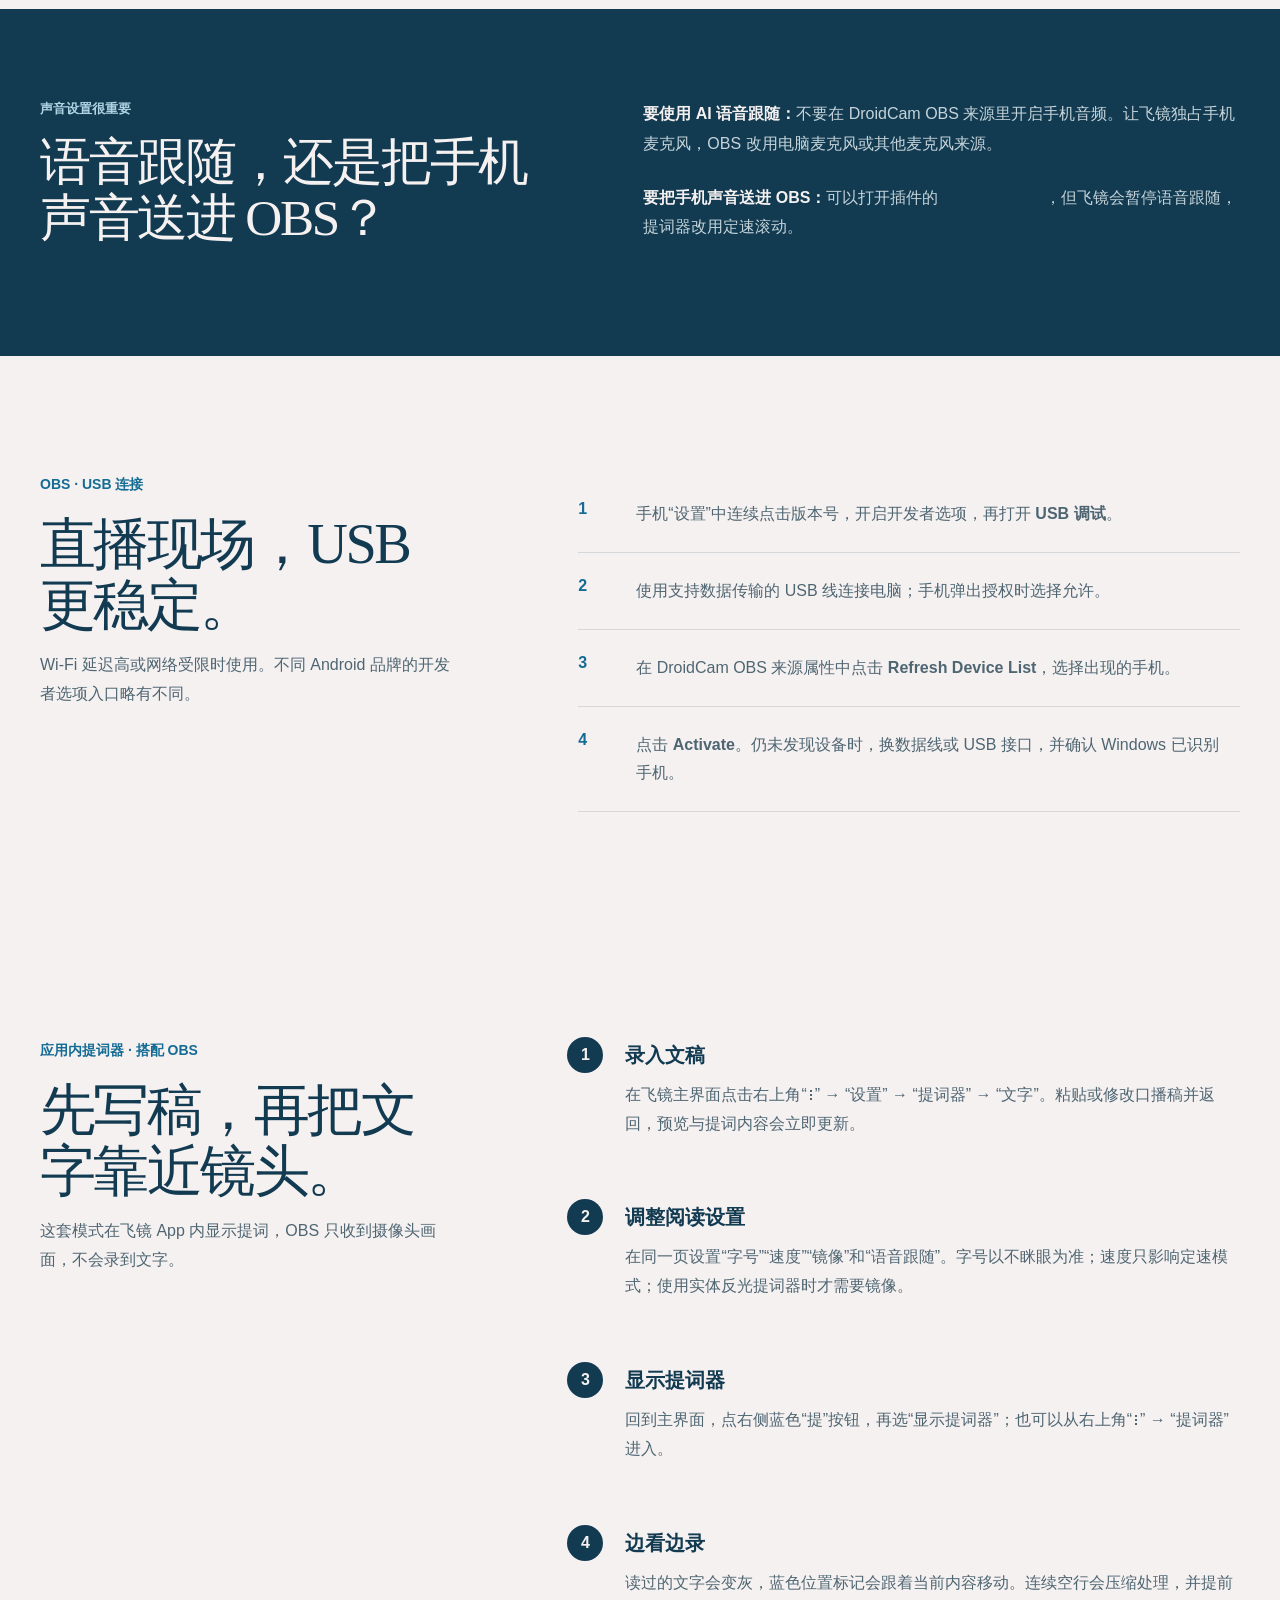
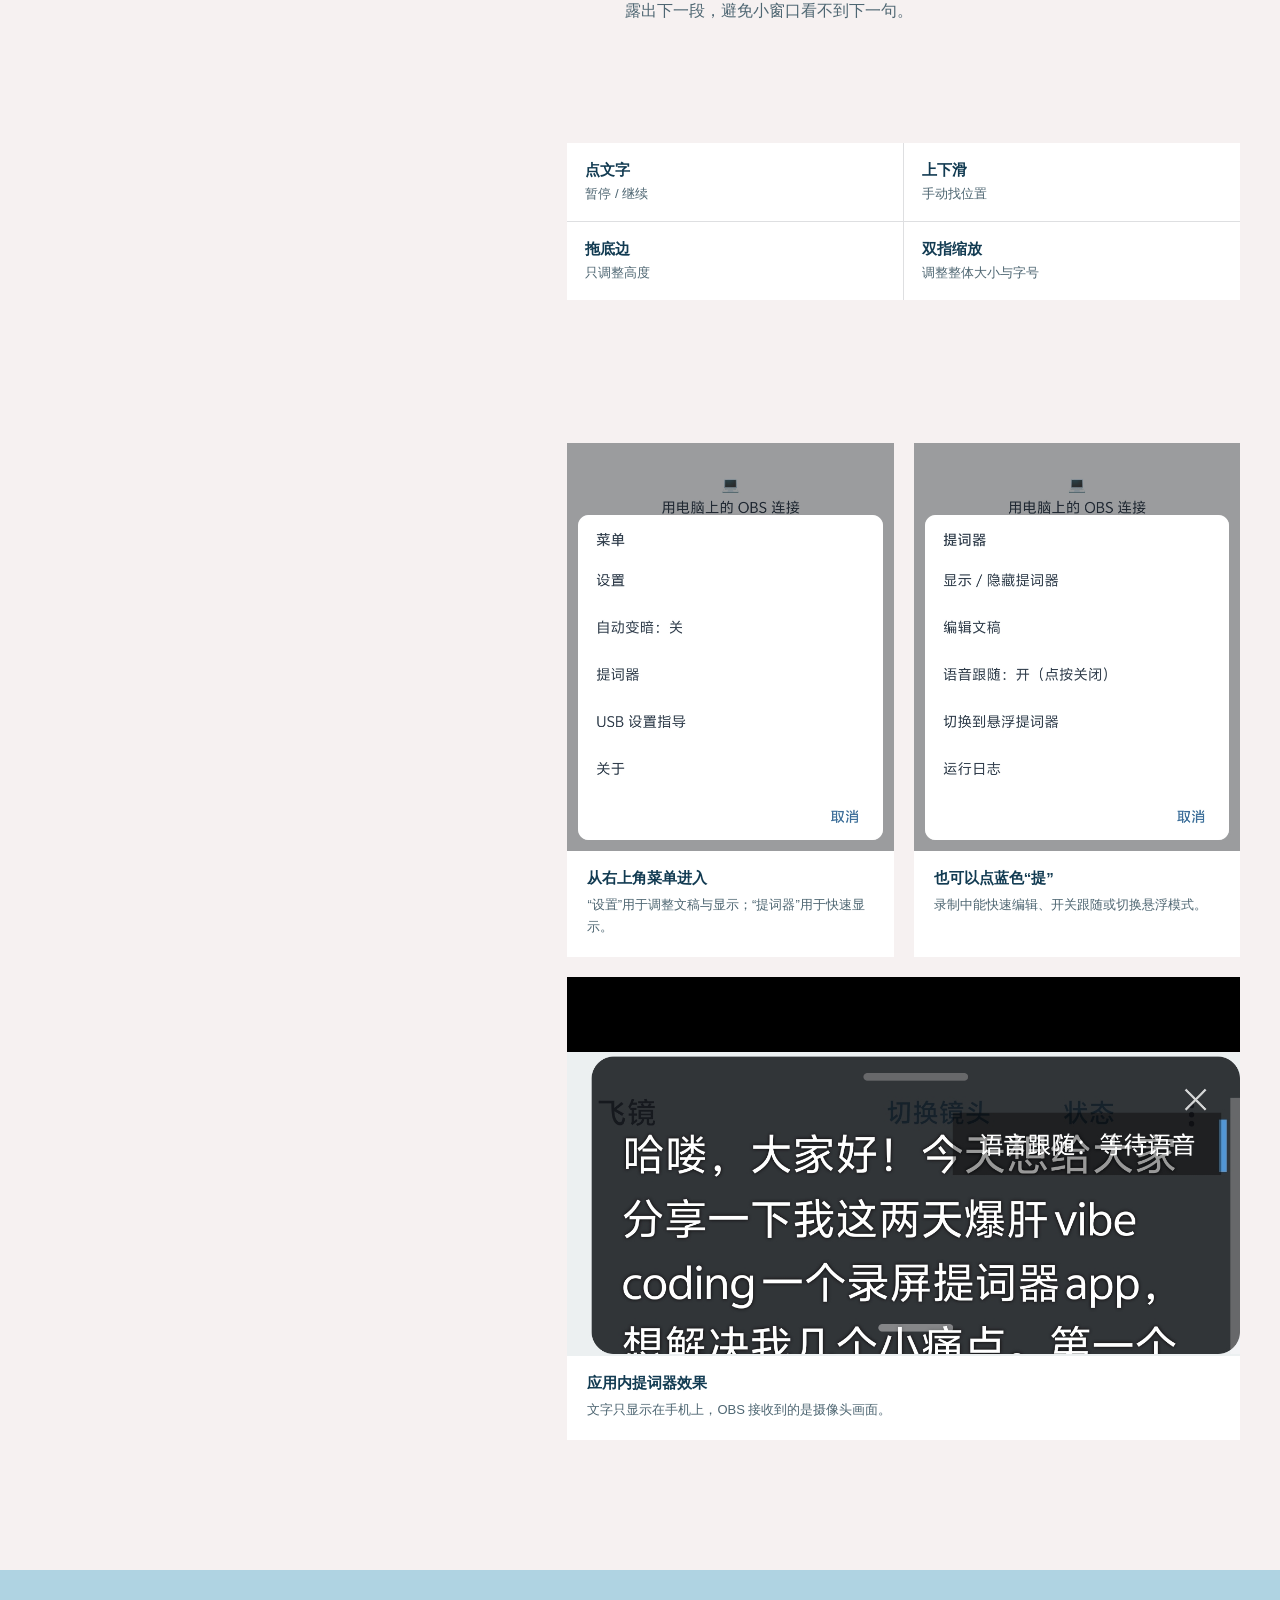
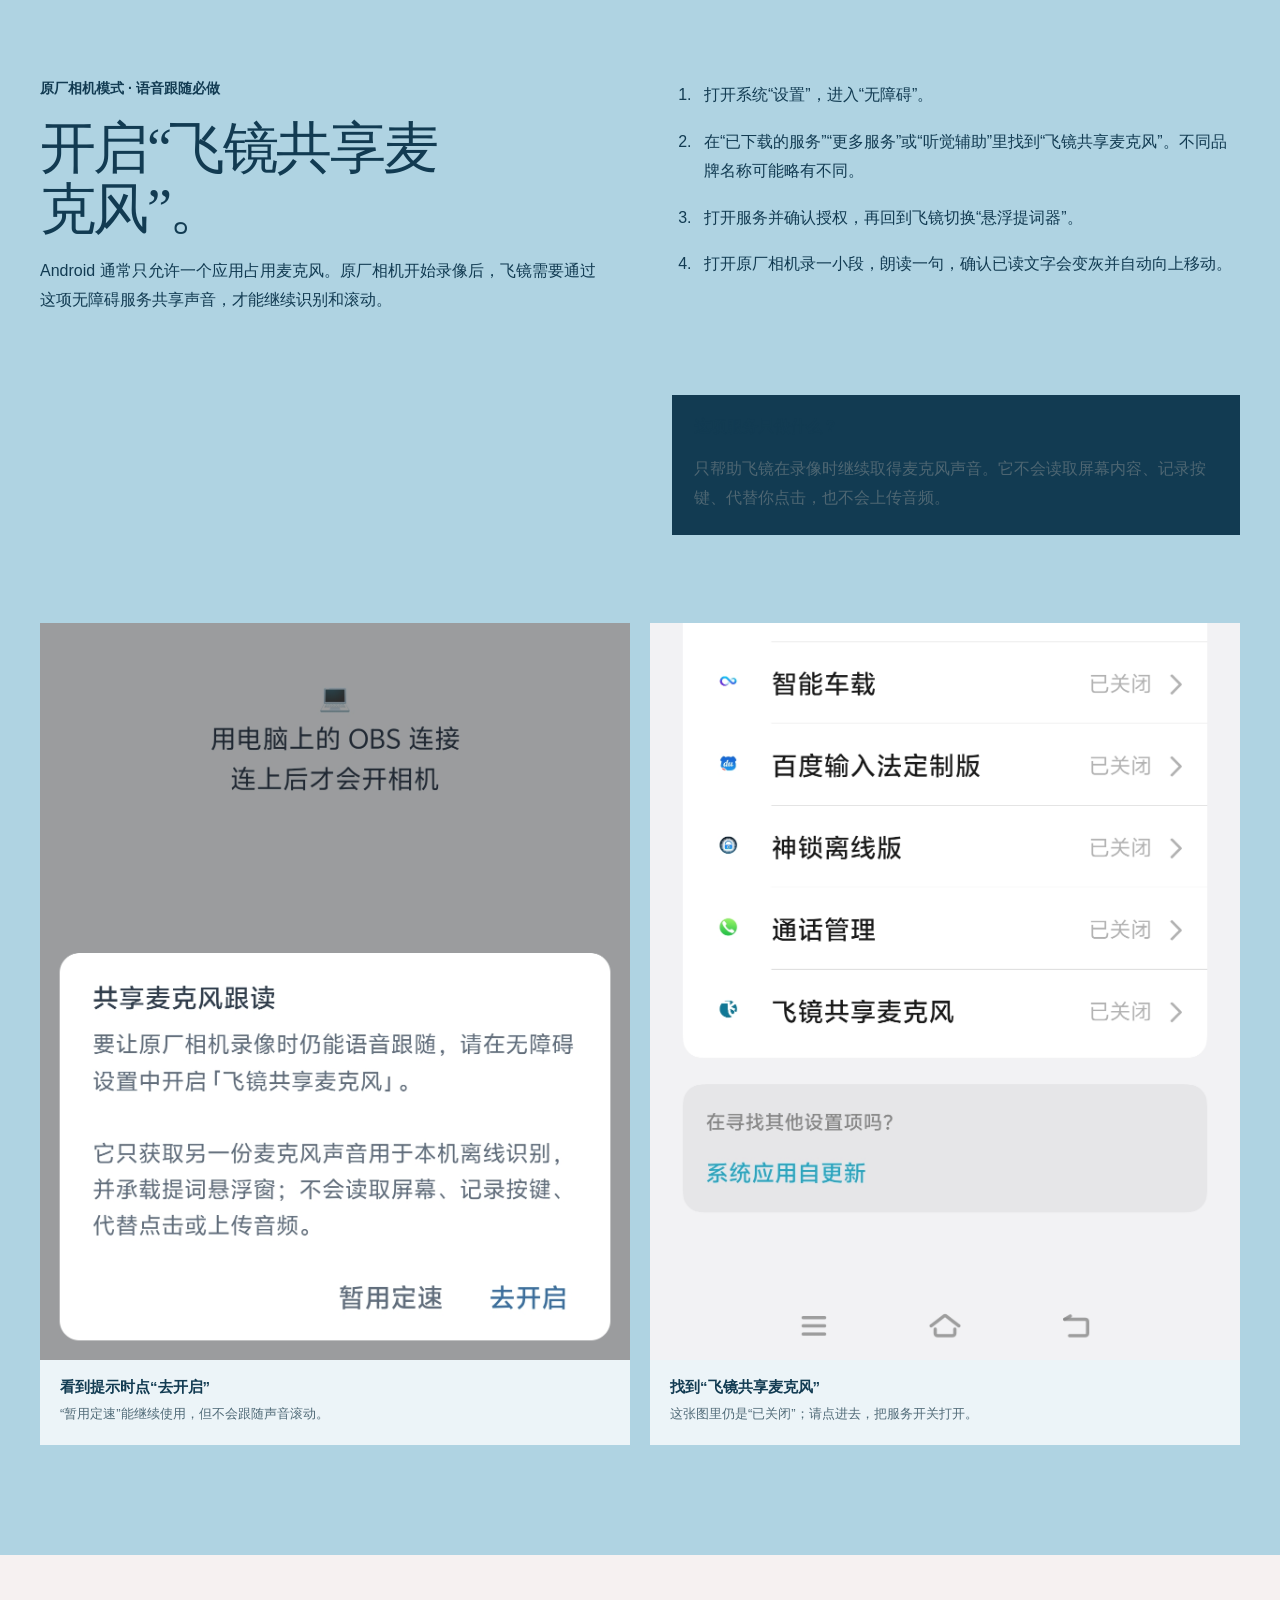
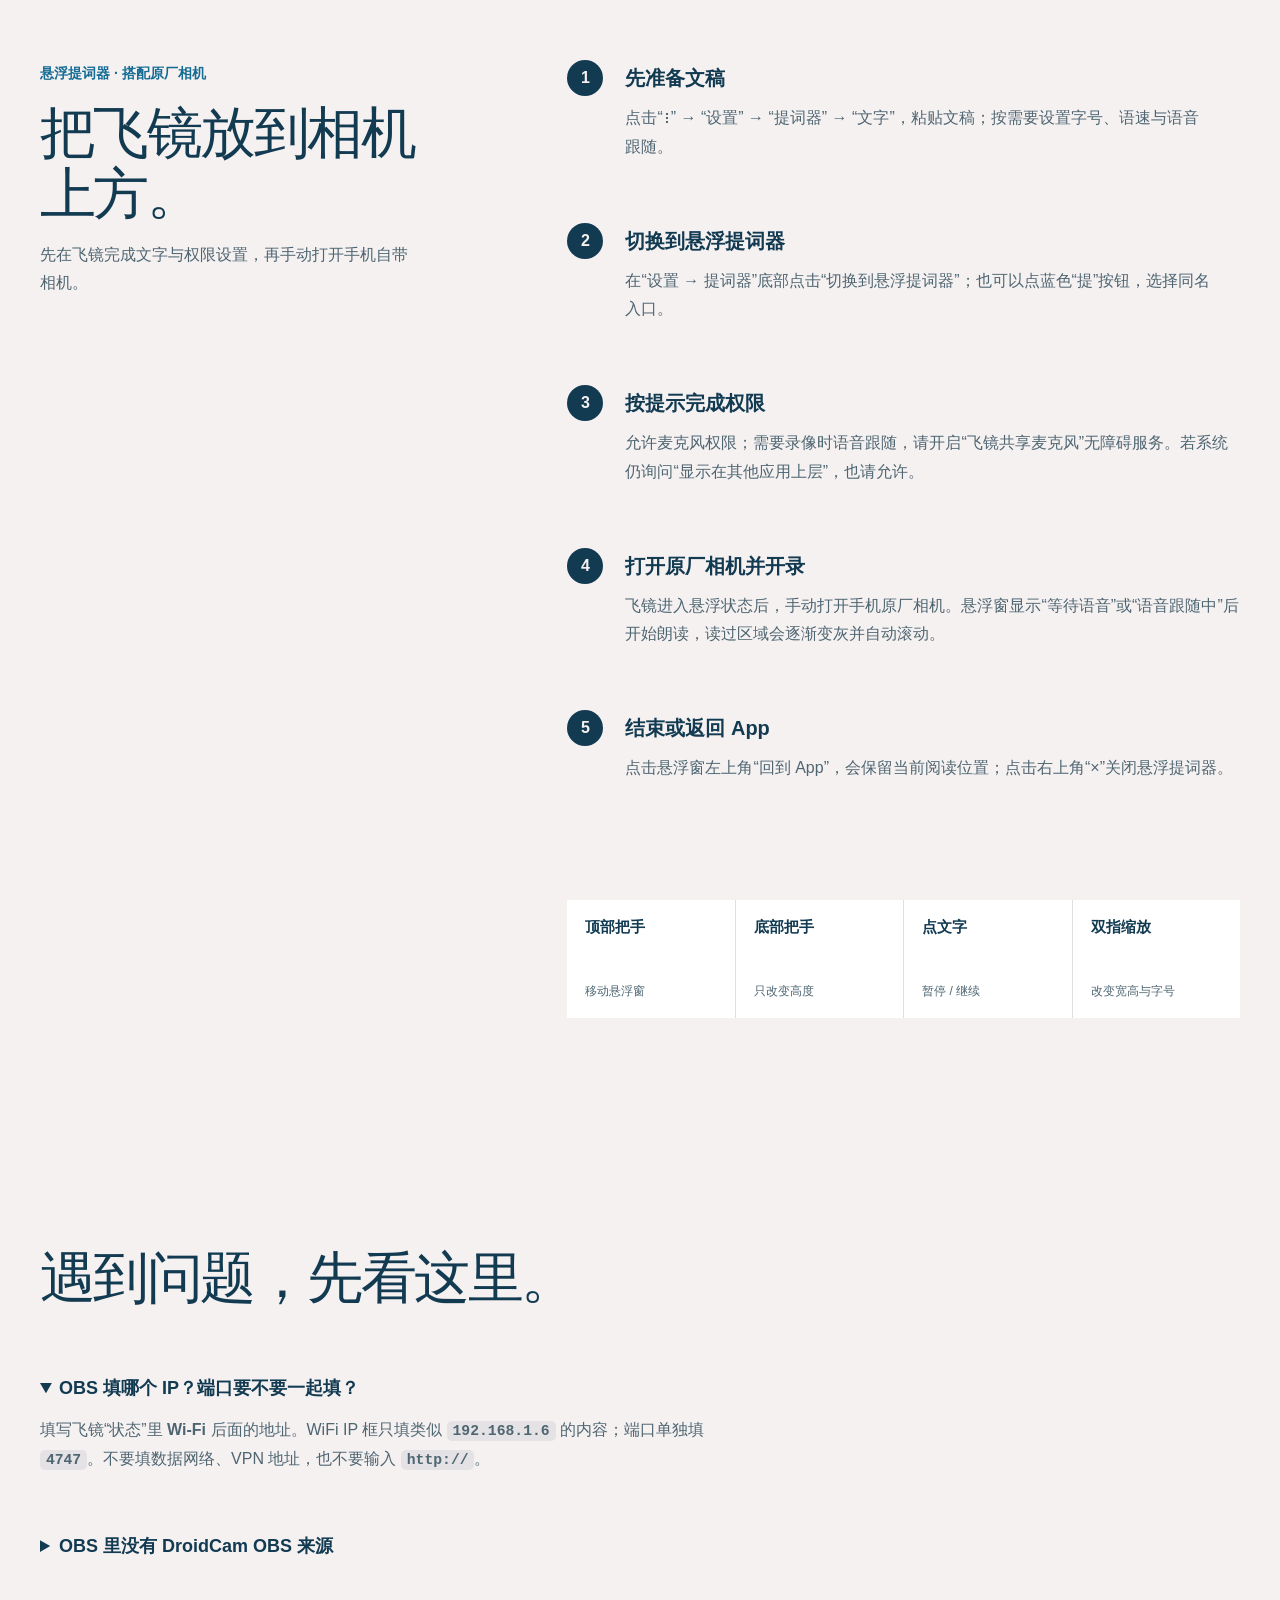
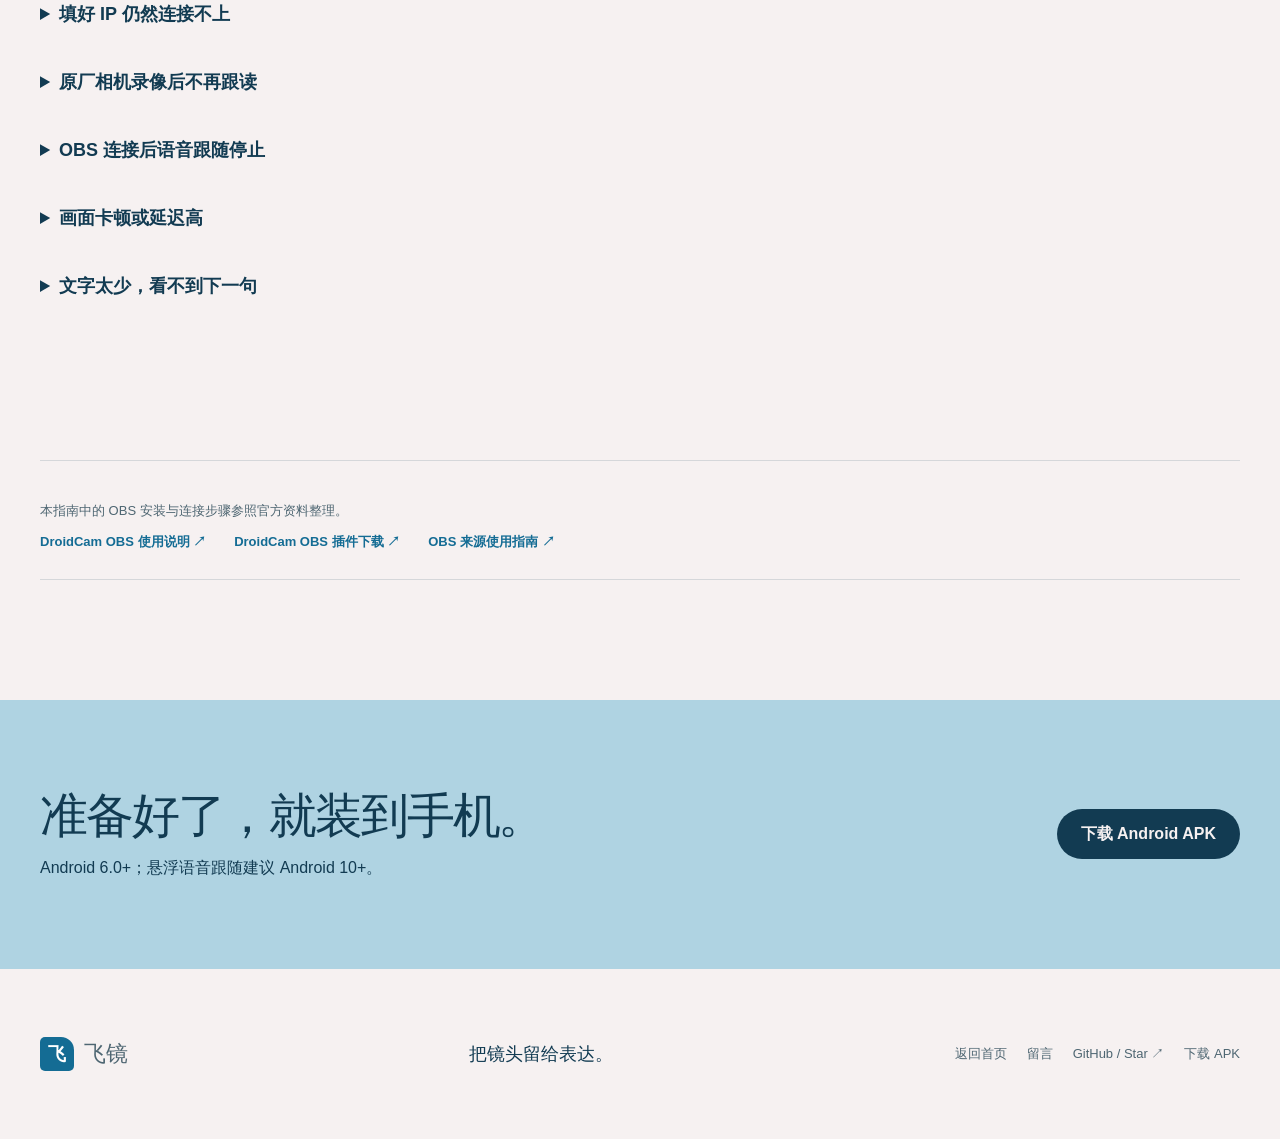
==== commit 6ebd7cb6: "Add GitHub Star links and website feedback section" ====
--- a/guide.html
+++ b/guide.html
@@ -16,7 +16,7 @@
   <header class="site-header">
     <nav class="nav-wrap" aria-label="主导航">
       <a class="brand" href="index.html"><span class="brand-mark" aria-hidden="true">飞</span><span>飞镜</span></a>
-      <div class="nav-links"><a href="index.html#modes">功能</a><a class="is-current" href="guide.html">使用指南</a><a class="nav-download" id="navDownload" href="#download">下载 APK</a></div>
+      <div class="nav-links"><a href="index.html#modes">功能</a><a class="is-current" href="guide.html">使用指南</a><a class="github-link" data-repository-link href="https://github.com/blackjuly/FlyLens" target="_blank" rel="noopener noreferrer">GitHub · Star ↗</a><a class="nav-download" id="navDownload" href="#download">下载 APK</a></div>
     </nav>
   </header>
 
@@ -137,7 +137,7 @@
     <section class="guide-download" id="download"><div class="section-wide"><div><h2>准备好了，就装到手机。</h2><p>Android 6.0+；悬浮语音跟随建议 Android 10+。</p></div><a class="dark-button" id="downloadButton" href="#download">下载 Android APK</a></div></section>
   </main>
 
-  <footer class="section-wide"><a class="brand" href="index.html"><span class="brand-mark" aria-hidden="true">飞</span><span>飞镜</span></a><p>把镜头留给表达。</p><nav><a href="index.html">返回首页</a><a id="footerDownload" href="#download">下载 APK</a></nav></footer>
+  <footer class="section-wide"><a class="brand" href="index.html"><span class="brand-mark" aria-hidden="true">飞</span><span>飞镜</span></a><p>把镜头留给表达。</p><nav aria-label="页脚导航"><a href="index.html">返回首页</a><a href="index.html#comments">留言</a><a data-repository-link href="https://github.com/blackjuly/FlyLens" target="_blank" rel="noopener noreferrer">GitHub / Star ↗</a><a id="footerDownload" href="#download">下载 APK</a></nav></footer>
   <div class="toast" id="toast" role="status" aria-live="polite"></div>
 </body>
 </html>
--- a/assets/styles.css
+++ b/assets/styles.css
@@ -22,6 +22,12 @@
 .accessibility-band .dark-button,.guide-download .dark-button{color:var(--ink)}
 h1{font-size:clamp(52px,5.3vw,76px)}
 .stage-copy strong{max-width:210px;font-size:17px;word-break:break-all}
+.download-count{margin:14px 0 0;color:var(--muted);font-size:14px;font-weight:700}.download-count[hidden]{display:none}.download-ticket .download-count{margin:0;color:var(--blue-dark)}
+
+.nav-links .github-link{color:var(--accent);font-weight:700;white-space:nowrap}footer nav{flex-wrap:wrap;gap:14px 20px}footer{grid-template-columns:auto 1fr auto}.community-section{padding:130px 0;display:grid;grid-template-columns:.85fr 1.15fr;gap:7vw;scroll-margin-top:84px}.community-intro>p{max-width:390px;margin:28px 0;line-height:1.8;color:var(--muted)}.community-intro .repository-address{margin-top:16px;font-size:14px;overflow-wrap:anywhere}.repository-address a{text-decoration:none}.comment-panel{min-width:0;padding:30px;background:var(--surface)}.comment-heading{display:flex;flex-wrap:wrap;align-items:center;justify-content:space-between;gap:18px}.comment-heading h3{margin:0;font-size:24px}.comment-heading .dark-button{padding:0 20px;font-size:14px}.comment-note,.comment-status{color:var(--muted);font-size:14px;line-height:1.8}.comment-note{margin:24px 0}.comment-status{padding:22px;background:var(--raised)}.comment-list{display:grid;gap:16px}.visitor-comment{min-width:0;padding:22px;background:var(--raised)}.visitor-comment-meta{display:flex;flex-wrap:wrap;align-items:center;gap:8px 14px;font-size:14px;overflow-wrap:anywhere}.visitor-comment-meta time{color:var(--muted)}.visitor-comment-meta a{color:var(--accent);margin-left:auto;text-decoration:none}.visitor-comment>p{margin:18px 0 0;font-size:16px;line-height:1.8;white-space:pre-wrap;overflow-wrap:anywhere}.comment-actions{display:flex;flex-wrap:wrap;align-items:center;gap:12px 20px;margin-top:24px;font-size:14px}.comment-actions button{min-height:44px;padding:0 16px;background:var(--raised);color:var(--paper);border:0;cursor:pointer}.comment-actions button:disabled{cursor:wait;opacity:.6}.comment-actions button:hover{background:var(--blue)}.comment-actions a{color:var(--accent);text-decoration:none}.comment-actions [hidden]{display:none}
+@media(max-width:900px){.community-section{grid-template-columns:1fr;gap:40px}footer{grid-template-columns:auto 1fr}footer nav{grid-column:1/-1;justify-content:flex-start}}
+@media(max-width:620px){.nav-links{gap:12px}.nav-links .github-link{font-size:12px}.nav-links .nav-download{padding-inline:12px}.community-section{padding:80px 0}.community-intro h2{font-size:42px}.comment-panel{padding:22px 18px}.visitor-comment{padding:18px}.visitor-comment-meta a{margin-left:0}footer{grid-template-columns:1fr}}
+@media(max-width:360px){.nav-links{gap:8px}.nav-links a{font-size:12px}.nav-links .github-link{font-size:11px}.nav-links .nav-download{padding-inline:10px}.brand{gap:6px;font-size:18px}.brand-mark{width:28px;height:28px}}
 
 /* Detailed guide */
 .guide-page code{padding:.12em .4em;border-radius:5px;background:rgba(18,59,82,.08);font:600 .92em ui-monospace,SFMono-Regular,Consolas,monospace}.guide-page em{font-style:normal;font-weight:700;color:var(--paper)}
@@ -32,6 +38,7 @@
 .overlay-controls{grid-column:2;display:grid;grid-template-columns:repeat(4,1fr);gap:1px;margin-top:-10px;background:rgba(18,59,82,.1)}.overlay-controls div{min-height:118px;padding:18px;display:flex;flex-direction:column;justify-content:space-between;background:var(--surface)}.overlay-controls strong{font-size:15px}.overlay-controls span{color:var(--muted);font-size:12px;line-height:1.5}
 .official-reference{margin-bottom:120px;padding:28px 0;border-top:1px solid rgba(18,59,82,.14);border-bottom:1px solid rgba(18,59,82,.14)}.official-reference p{color:var(--muted);font-size:13px}.official-reference>div{display:flex;flex-wrap:wrap;gap:12px 28px}.official-reference a{color:var(--accent);font-size:13px;font-weight:700;text-decoration:none}
 .guide-shot{margin:24px 0 0;background:var(--surface);overflow:hidden}.guide-shot img{width:100%;display:block;object-fit:cover}.guide-shot figcaption{padding:18px 20px 20px;display:grid;gap:6px}.guide-shot figcaption strong{font-size:15px}.guide-shot figcaption span{color:var(--muted);font-size:13px;line-height:1.65}.shot-status{max-width:500px}.shot-status img{aspect-ratio:4/3;object-position:top}.shot-sequence{grid-column:2;display:grid;grid-template-columns:1fr 1fr;gap:20px;margin-top:28px}.shot-sequence .guide-shot{margin:0}.shot-menu img{aspect-ratio:4/5;object-position:bottom}.shot-result{grid-column:1/-1}.shot-result img{aspect-ratio:16/9;object-position:top}.accessibility-shots{grid-column:1/-1;display:grid;grid-template-columns:1fr 1fr;gap:20px;margin-top:24px}.accessibility-shots .guide-shot{margin:0;background:rgba(255,255,255,.76);color:var(--blue-dark)}.accessibility-shots figcaption span{color:#516b78}.shot-dialog img,.shot-list img{aspect-ratio:4/5;object-position:bottom}
+.obs-shot-sequence{grid-column:2;display:grid;grid-template-columns:1fr 1fr;gap:20px;margin-top:34px}.obs-shot-sequence .guide-shot{margin:0}.obs-shot-sequence b{color:var(--accent)}.shot-obs-add img,.shot-obs-created img{aspect-ratio:16/9;object-position:center}.shot-obs-properties{grid-column:1/-1}.shot-obs-properties img{aspect-ratio:4/5;object-position:top}
 .guide-bridge{margin-bottom:150px;padding:74px 7vw;background:var(--blue);color:var(--blue-dark);border-radius:18px}.guide-bridge>p{margin:0 0 20px;font-size:13px;font-weight:800}.guide-bridge h2{max-width:900px;margin-bottom:38px}.guide-bridge .dark-button{background:var(--blue-dark);color:var(--ink)}
-@media(max-width:900px){.mode-paths,.choice-note>.section-wide,.usb-guide{grid-template-columns:1fr}.gesture-list,.overlay-controls,.shot-sequence{grid-column:1}.usb-guide{gap:55px}.overlay-controls{grid-template-columns:1fr 1fr}}
-@media(max-width:620px){.guide-jump{grid-template-columns:1fr 1fr}.mode-decision{padding:10px 0 90px}.mode-paths{grid-template-columns:1fr;margin-top:38px}.mode-paths article{min-height:260px;padding:26px}.mode-paths h3{margin-top:34px}.choice-note{padding:72px 0}.choice-note>.section-wide{gap:42px}.usb-guide{padding:90px 0}.gesture-list,.overlay-controls{grid-template-columns:1fr 1fr}.obs-settings-example>div{grid-template-columns:96px 1fr}.phone-status-example{padding:16px}.official-reference{margin-bottom:90px}.official-reference>div{display:grid}.guide-bridge{margin-bottom:90px;padding:46px 24px}.guide-bridge h2{font-size:36px}.shot-sequence,.accessibility-shots{grid-template-columns:1fr}.shot-result{grid-column:1}.shot-menu img,.shot-dialog img,.shot-list img{aspect-ratio:5/6}}
+@media(max-width:900px){.mode-paths,.choice-note>.section-wide,.usb-guide{grid-template-columns:1fr}.gesture-list,.overlay-controls,.shot-sequence,.obs-shot-sequence{grid-column:1}.usb-guide{gap:55px}.overlay-controls{grid-template-columns:1fr 1fr}}
+@media(max-width:620px){.guide-jump{grid-template-columns:1fr 1fr}.mode-decision{padding:10px 0 90px}.mode-paths{grid-template-columns:1fr;margin-top:38px}.mode-paths article{min-height:260px;padding:26px}.mode-paths h3{margin-top:34px}.choice-note{padding:72px 0}.choice-note>.section-wide{gap:42px}.usb-guide{padding:90px 0}.gesture-list,.overlay-controls{grid-template-columns:1fr 1fr}.obs-settings-example>div{grid-template-columns:96px 1fr}.phone-status-example{padding:16px}.official-reference{margin-bottom:90px}.official-reference>div{display:grid}.guide-bridge{margin-bottom:90px;padding:46px 24px}.guide-bridge h2{font-size:36px}.shot-sequence,.accessibility-shots,.obs-shot-sequence{grid-template-columns:1fr}.shot-result,.shot-obs-properties{grid-column:1}.shot-menu img,.shot-dialog img,.shot-list img{aspect-ratio:5/6}.shot-obs-properties img{aspect-ratio:4/5}}
